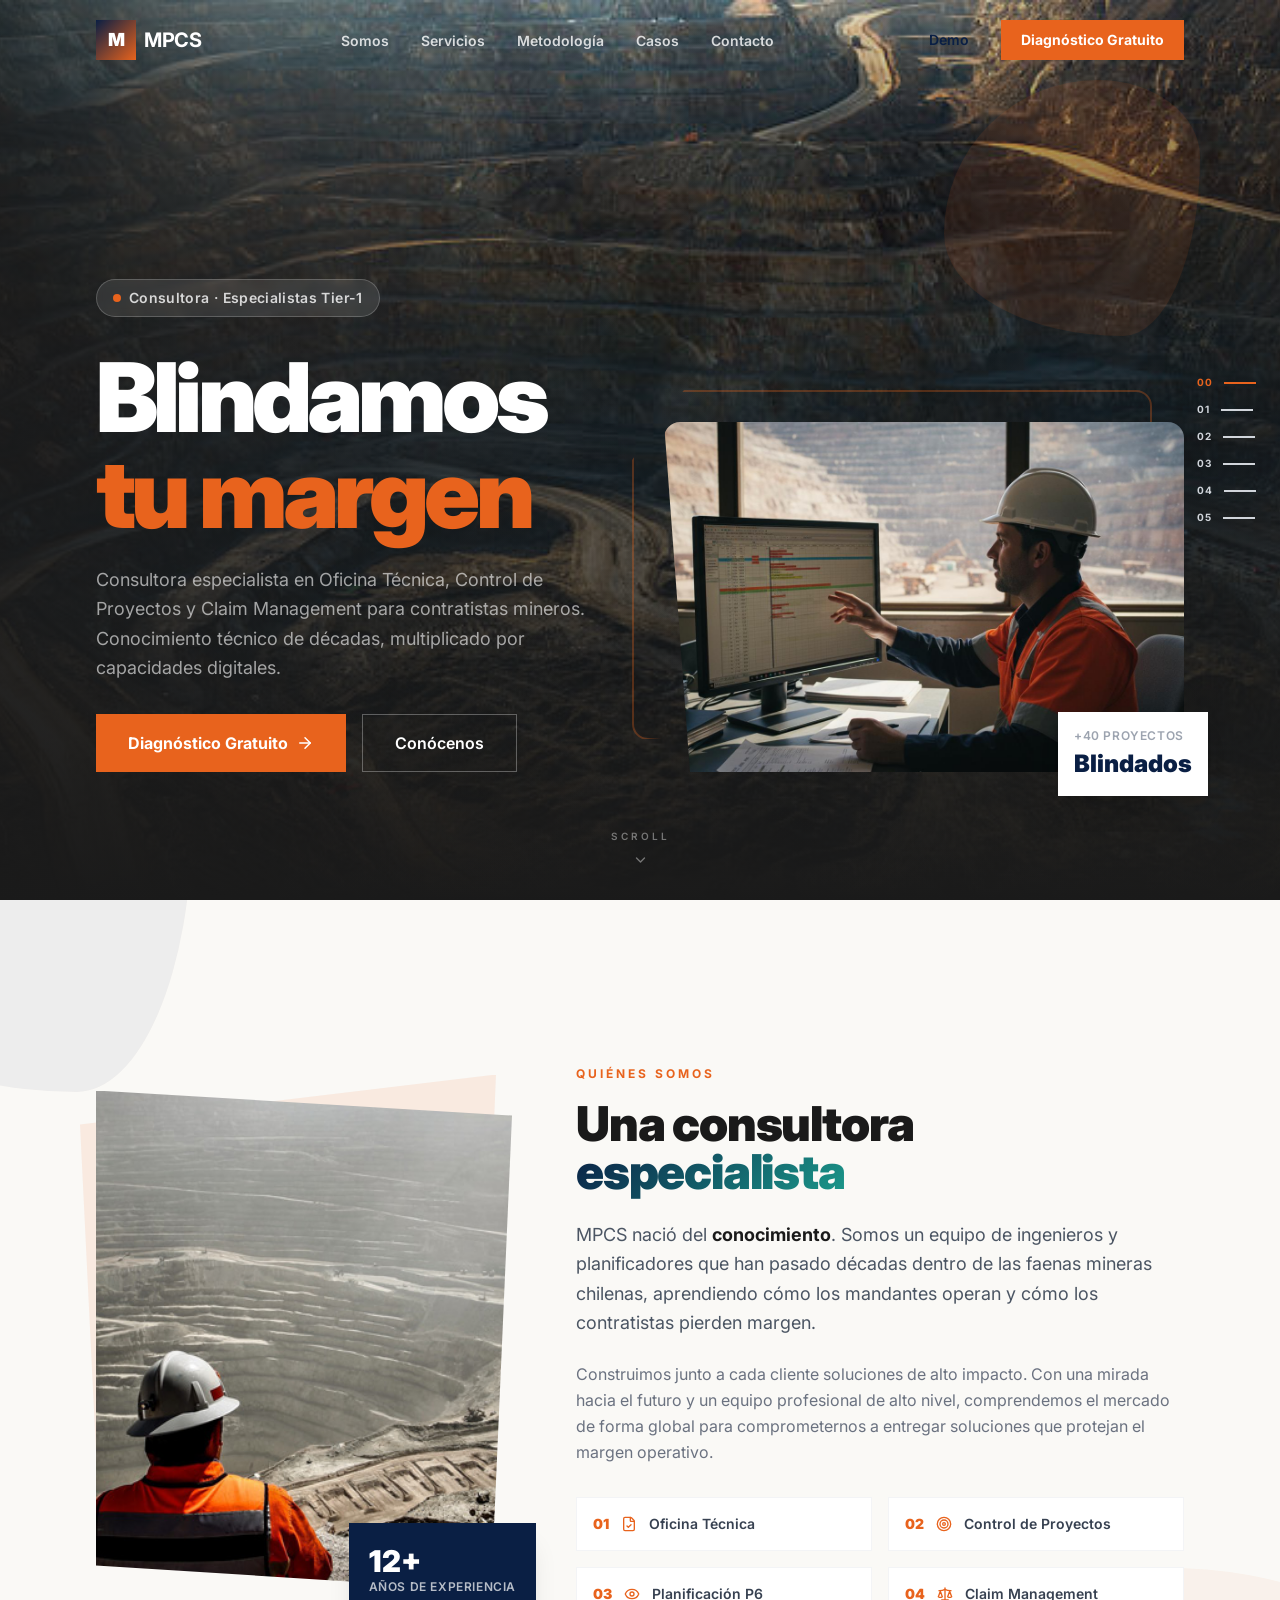
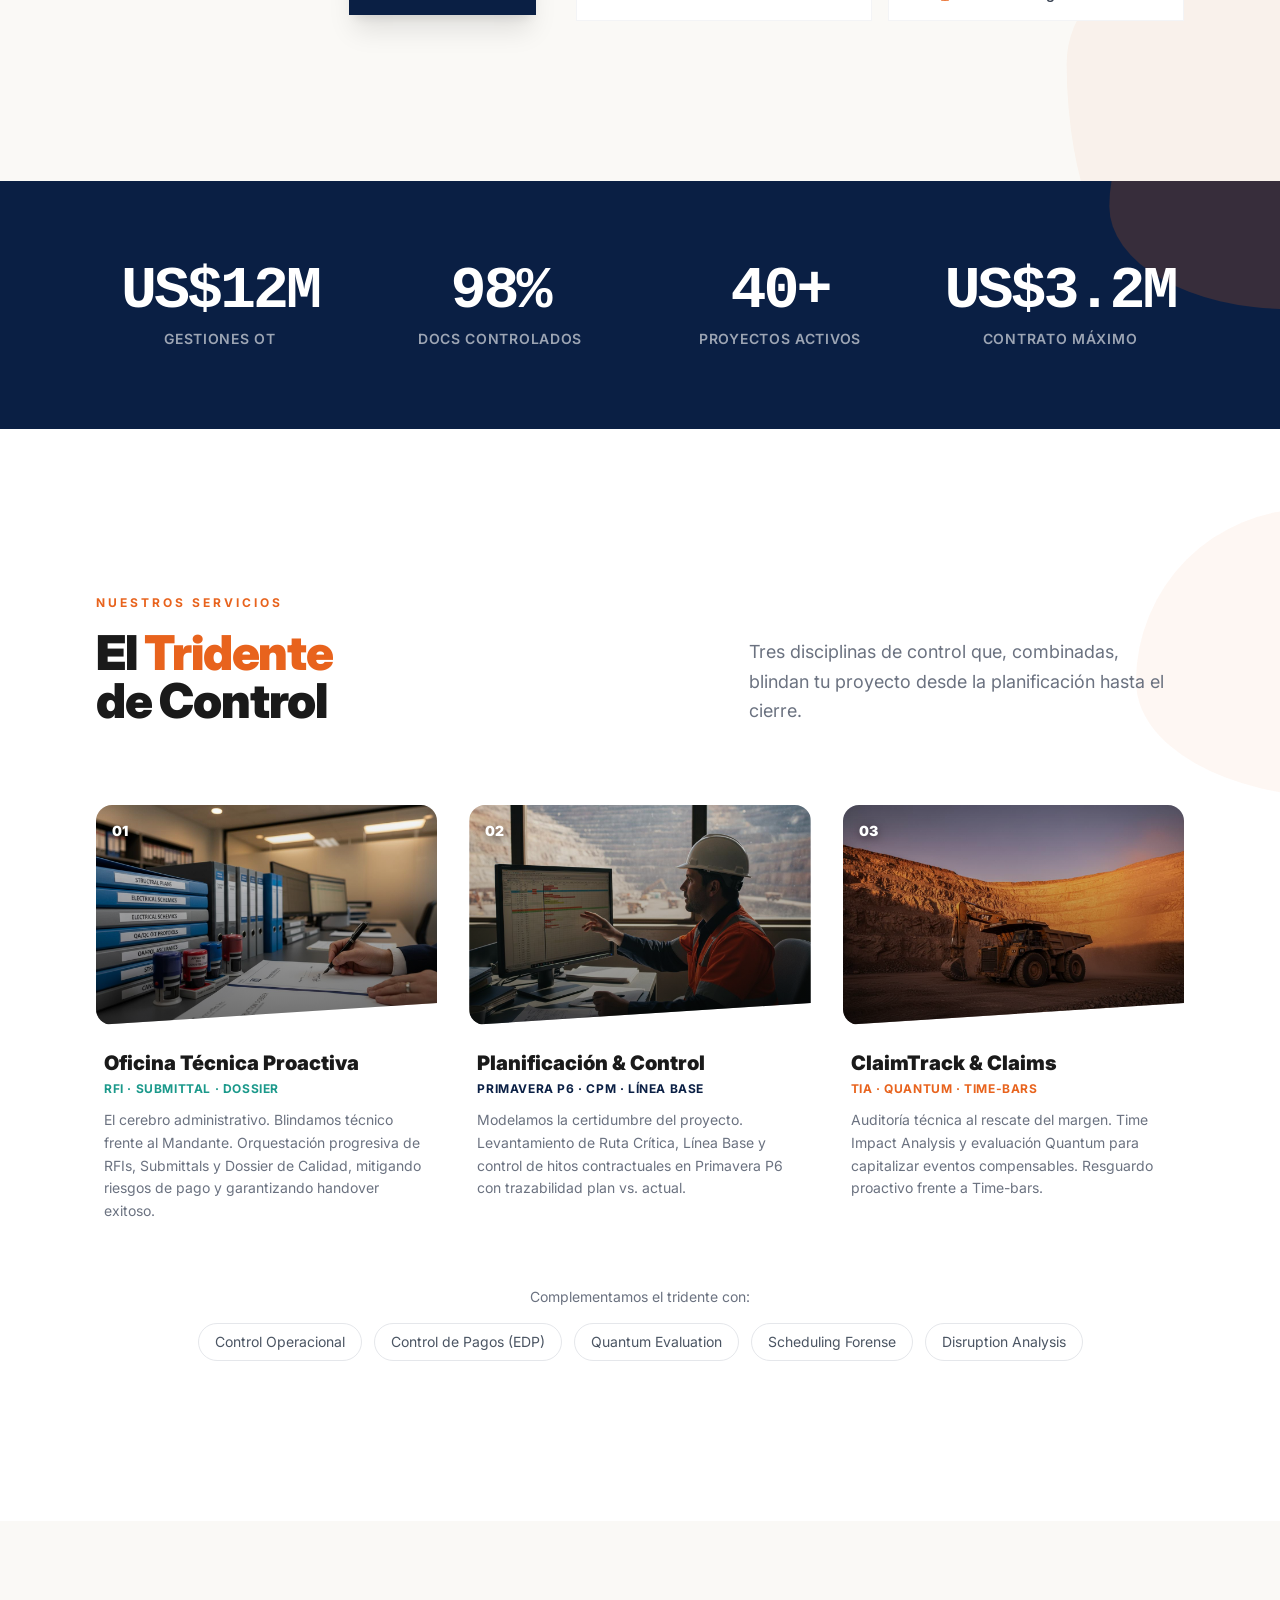
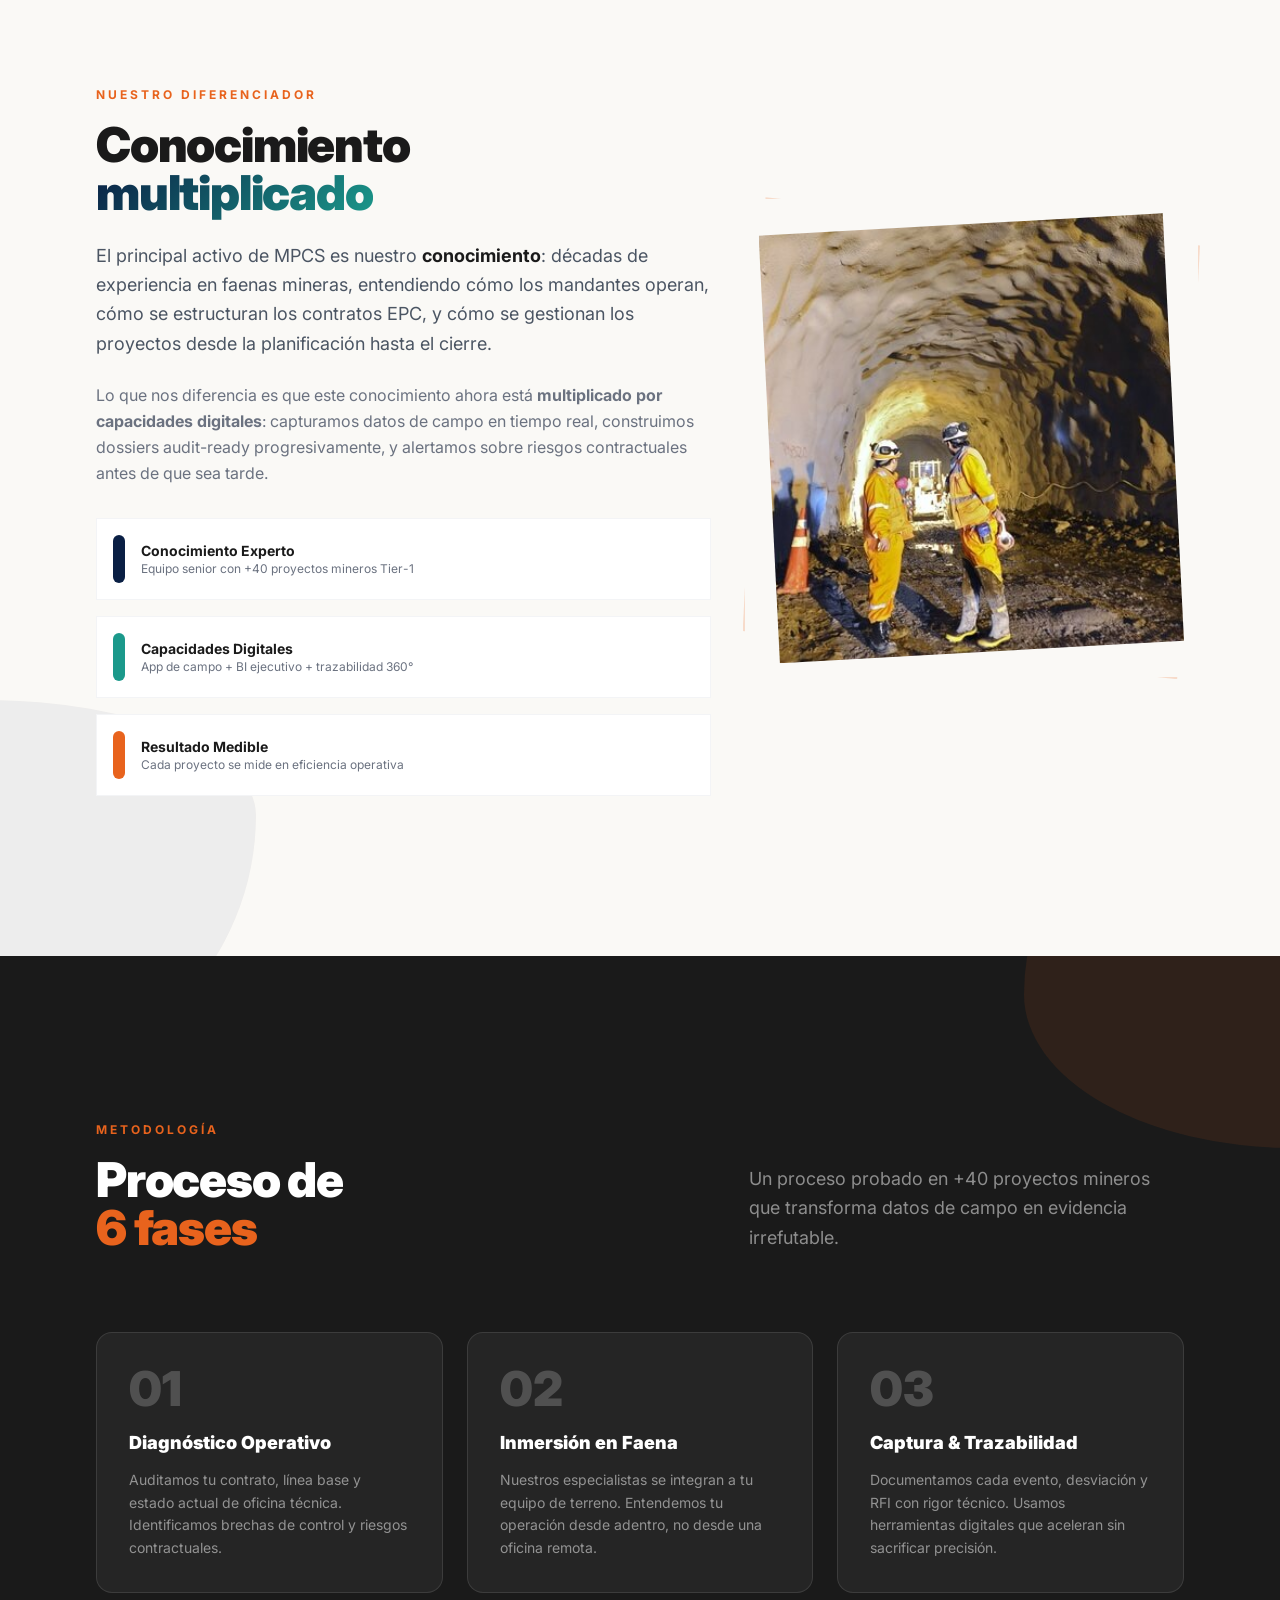
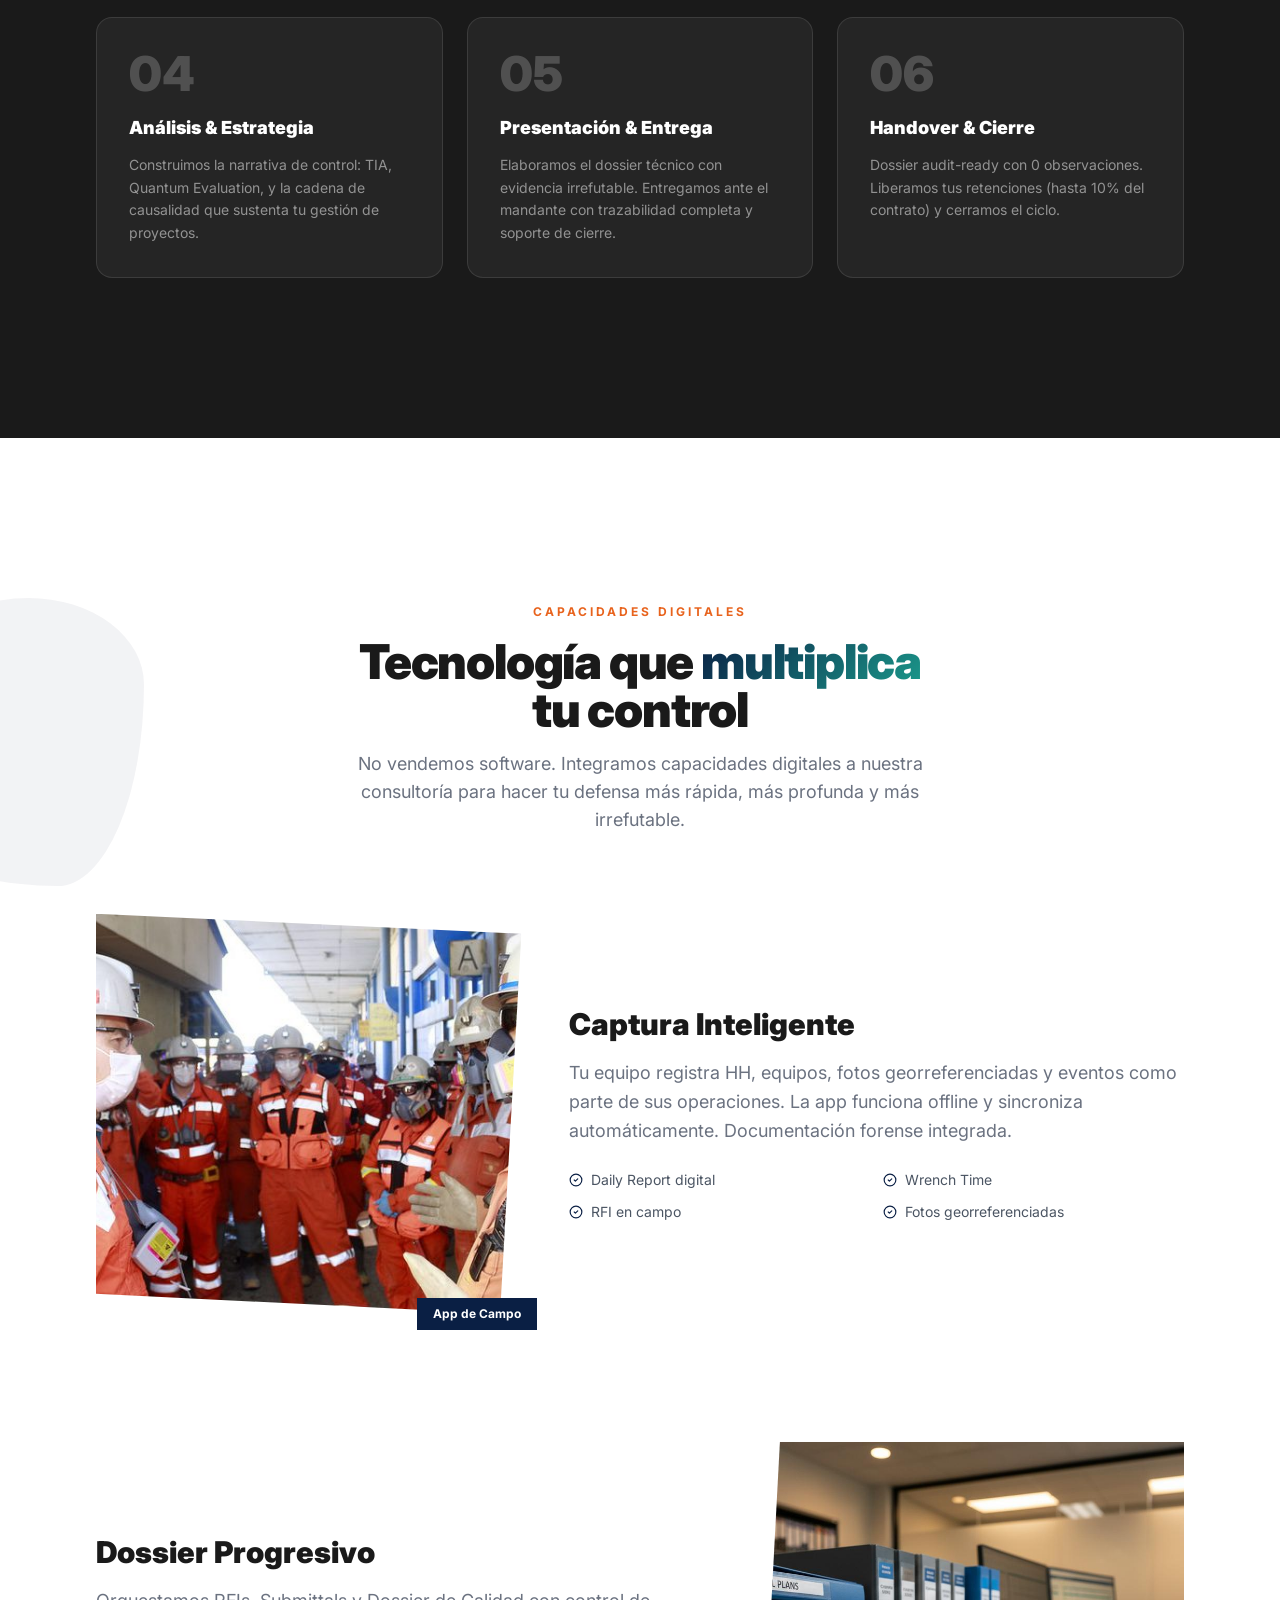
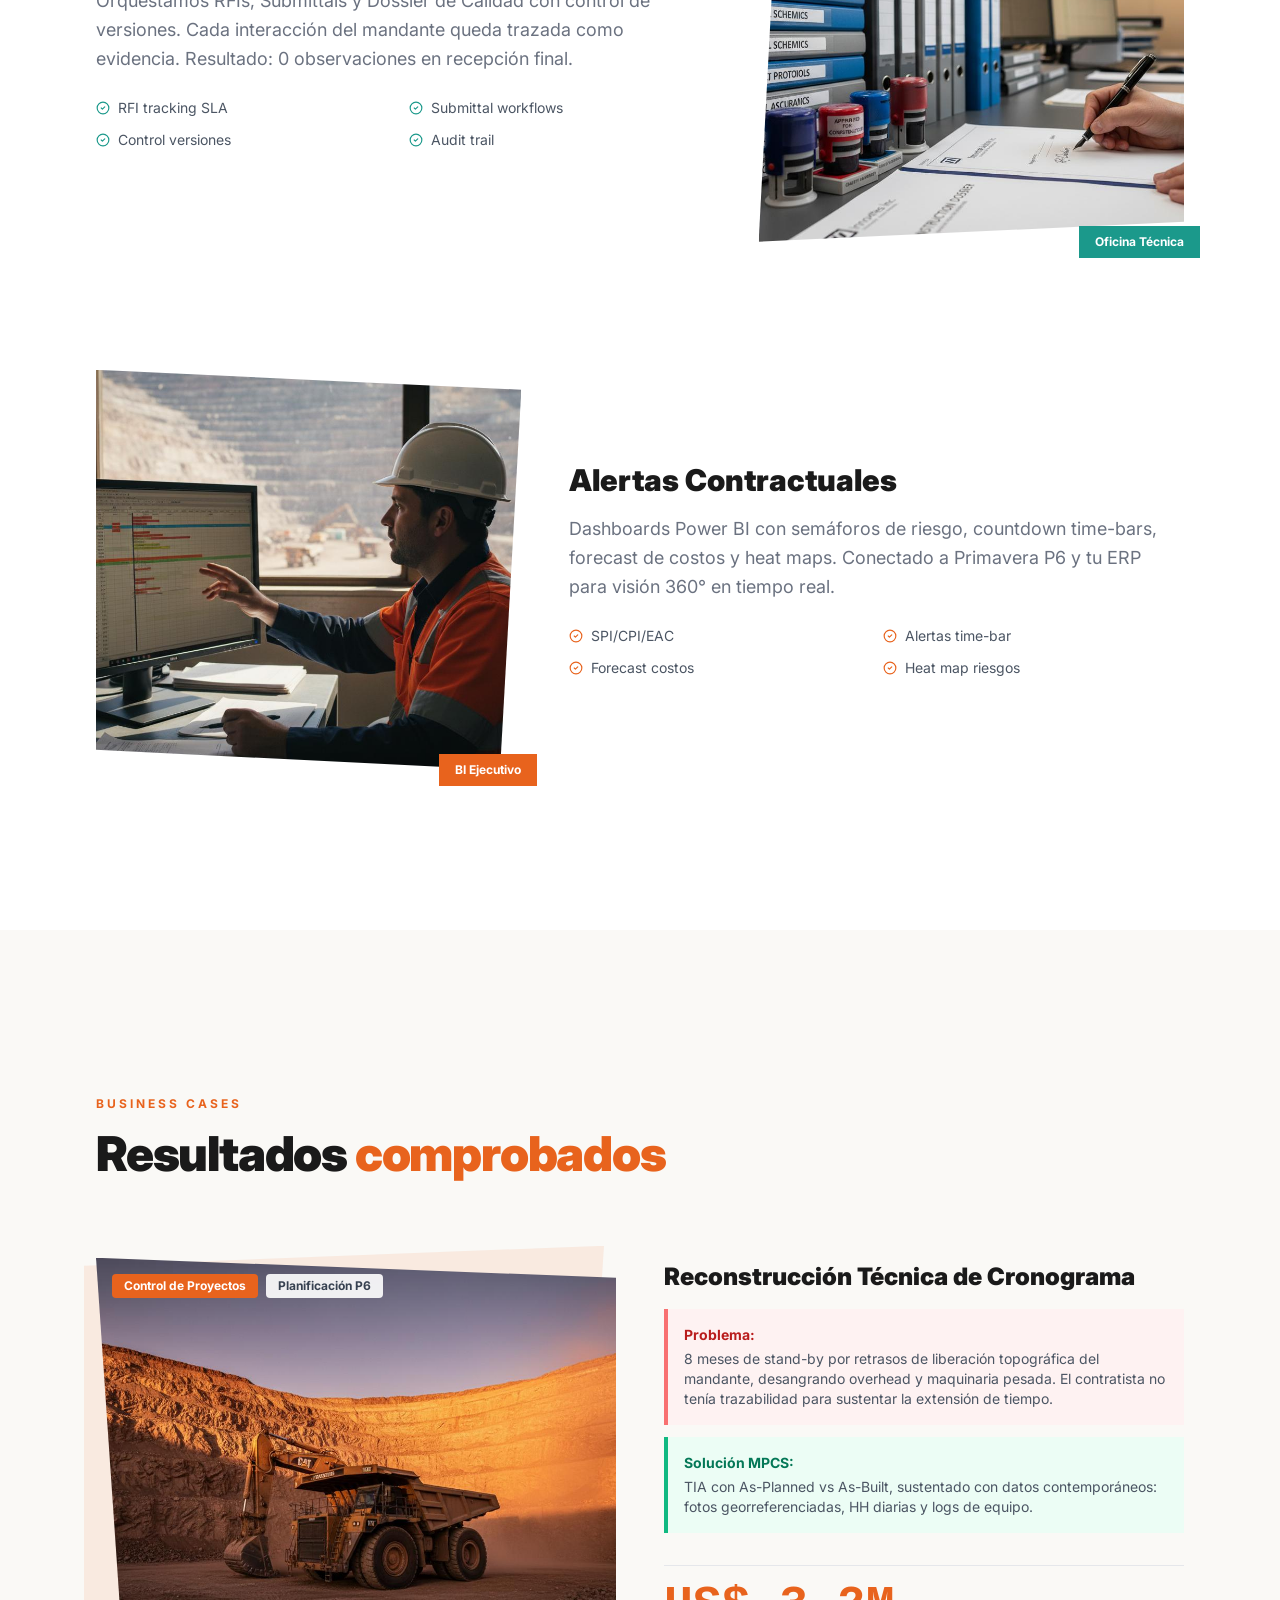
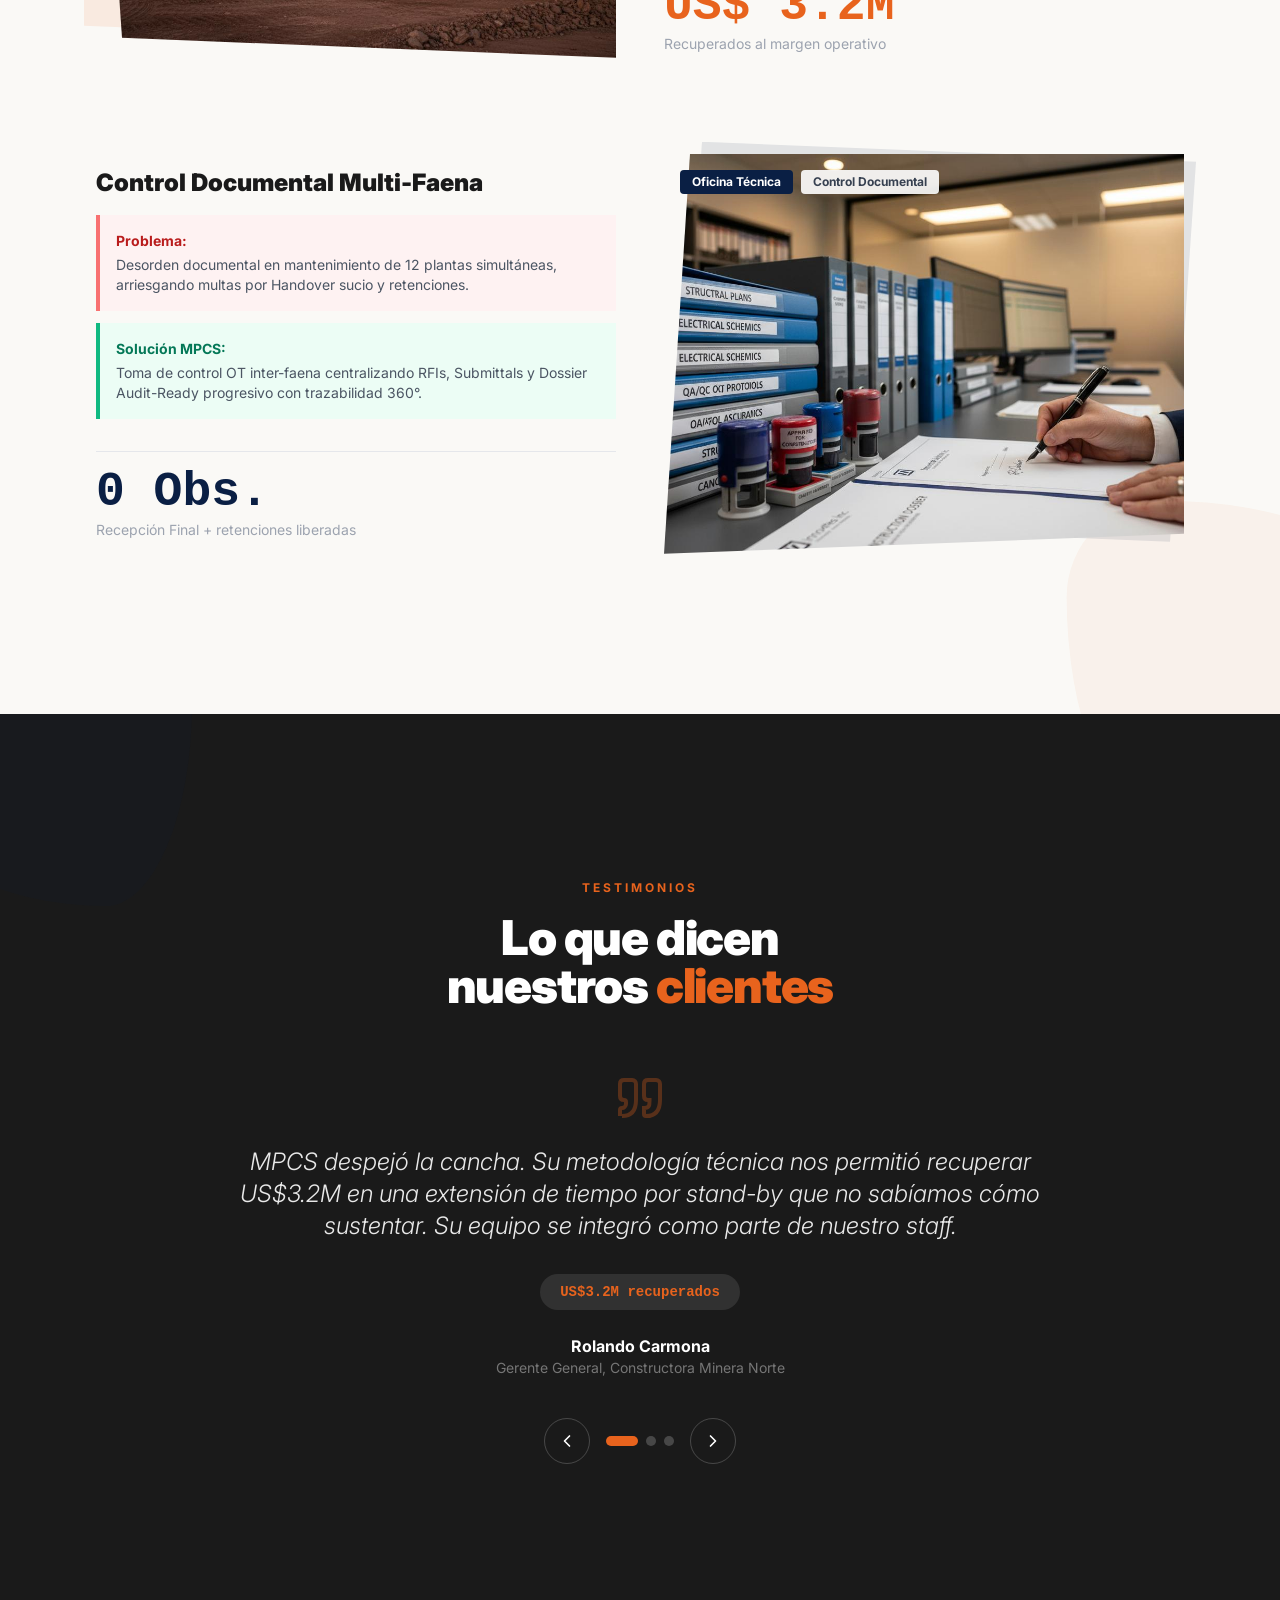
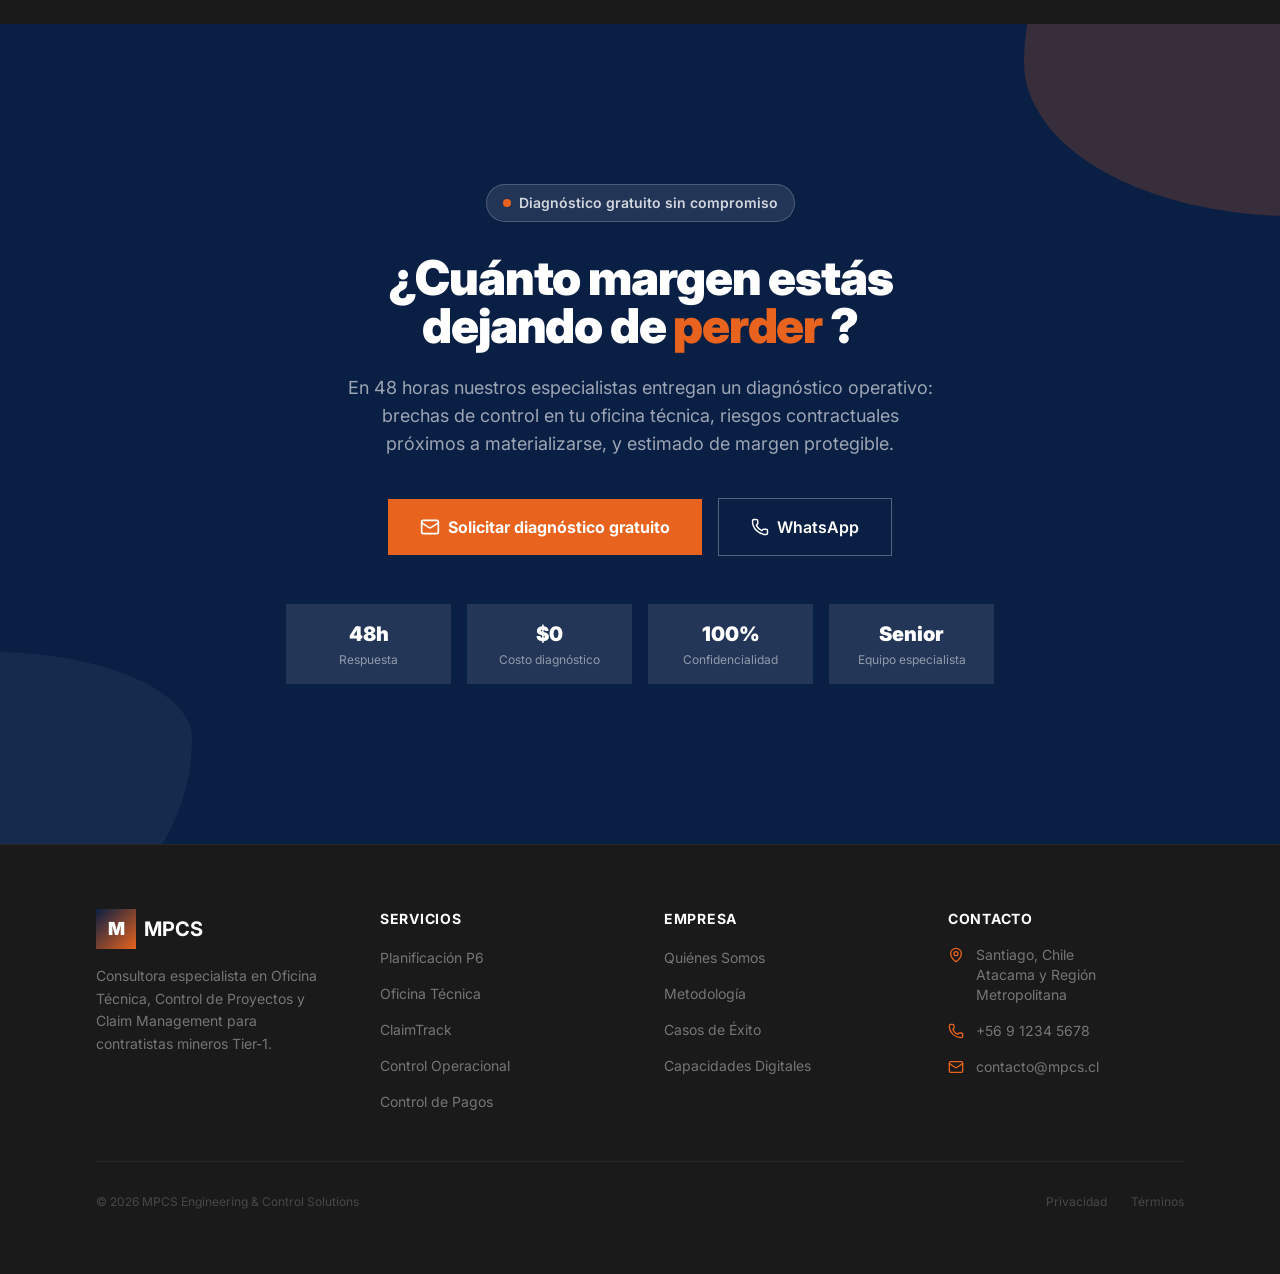
==== index.html @ 9ea853d4 "Add files via upload" ====
<!doctype html>
<html lang="es">
  <head>
    <meta charset="UTF-8" />
    <meta name="viewport" content="width=device-width, initial-scale=1.0" />
    <meta name="description" content="MPCS — Consultora especialista en Oficina Técnica, Control de Proyectos y Claim Management para contratistas mineros Tier-1 en Chile. Blindamos tu margen operacional con conocimiento técnico y capacidades digitales." />
    <meta name="keywords" content="oficina técnica, control de proyectos, planificación P6, claim management, minería, contratos, Chile, MPCS, gestión documental, SaaS minería" />
    <meta name="author" content="MPCS Engineering & Control Solutions" />
    <meta property="og:title" content="MPCS | Oficina Técnica & Control de Proyectos" />
    <meta property="og:description" content="La primera plataforma que combina app de campo + BI ejecutivo + consultoría técnica para blindar el margen operacional de contratistas mineros." />
    <meta property="og:type" content="website" />
    <title>MPCS | Oficina Técnica & Control de Proyectos — Claim Management</title>
    <link rel="preconnect" href="https://fonts.googleapis.com">
    <link rel="preconnect" href="https://fonts.gstatic.com" crossorigin>
    <link href="https://fonts.googleapis.com/css2?family=Inter:wght@300;400;500;600;700;800;900&family=JetBrains+Mono:wght@400;500;600&display=swap" rel="stylesheet">
    <script type="module" crossorigin src="/assets/index-BzCegVDy.js"></script>
    <link rel="stylesheet" crossorigin href="/assets/index-CCCATLmO.css">
  </head>
  <body>
    <div id="root"></div>
  </body>
</html>
---- assets/index-CCCATLmO.css ----
*,:before,:after{--tw-border-spacing-x: 0;--tw-border-spacing-y: 0;--tw-translate-x: 0;--tw-translate-y: 0;--tw-rotate: 0;--tw-skew-x: 0;--tw-skew-y: 0;--tw-scale-x: 1;--tw-scale-y: 1;--tw-pan-x: ;--tw-pan-y: ;--tw-pinch-zoom: ;--tw-scroll-snap-strictness: proximity;--tw-gradient-from-position: ;--tw-gradient-via-position: ;--tw-gradient-to-position: ;--tw-ordinal: ;--tw-slashed-zero: ;--tw-numeric-figure: ;--tw-numeric-spacing: ;--tw-numeric-fraction: ;--tw-ring-inset: ;--tw-ring-offset-width: 0px;--tw-ring-offset-color: #fff;--tw-ring-color: rgb(59 130 246 / .5);--tw-ring-offset-shadow: 0 0 #0000;--tw-ring-shadow: 0 0 #0000;--tw-shadow: 0 0 #0000;--tw-shadow-colored: 0 0 #0000;--tw-blur: ;--tw-brightness: ;--tw-contrast: ;--tw-grayscale: ;--tw-hue-rotate: ;--tw-invert: ;--tw-saturate: ;--tw-sepia: ;--tw-drop-shadow: ;--tw-backdrop-blur: ;--tw-backdrop-brightness: ;--tw-backdrop-contrast: ;--tw-backdrop-grayscale: ;--tw-backdrop-hue-rotate: ;--tw-backdrop-invert: ;--tw-backdrop-opacity: ;--tw-backdrop-saturate: ;--tw-backdrop-sepia: ;--tw-contain-size: ;--tw-contain-layout: ;--tw-contain-paint: ;--tw-contain-style: }::backdrop{--tw-border-spacing-x: 0;--tw-border-spacing-y: 0;--tw-translate-x: 0;--tw-translate-y: 0;--tw-rotate: 0;--tw-skew-x: 0;--tw-skew-y: 0;--tw-scale-x: 1;--tw-scale-y: 1;--tw-pan-x: ;--tw-pan-y: ;--tw-pinch-zoom: ;--tw-scroll-snap-strictness: proximity;--tw-gradient-from-position: ;--tw-gradient-via-position: ;--tw-gradient-to-position: ;--tw-ordinal: ;--tw-slashed-zero: ;--tw-numeric-figure: ;--tw-numeric-spacing: ;--tw-numeric-fraction: ;--tw-ring-inset: ;--tw-ring-offset-width: 0px;--tw-ring-offset-color: #fff;--tw-ring-color: rgb(59 130 246 / .5);--tw-ring-offset-shadow: 0 0 #0000;--tw-ring-shadow: 0 0 #0000;--tw-shadow: 0 0 #0000;--tw-shadow-colored: 0 0 #0000;--tw-blur: ;--tw-brightness: ;--tw-contrast: ;--tw-grayscale: ;--tw-hue-rotate: ;--tw-invert: ;--tw-saturate: ;--tw-sepia: ;--tw-drop-shadow: ;--tw-backdrop-blur: ;--tw-backdrop-brightness: ;--tw-backdrop-contrast: ;--tw-backdrop-grayscale: ;--tw-backdrop-hue-rotate: ;--tw-backdrop-invert: ;--tw-backdrop-opacity: ;--tw-backdrop-saturate: ;--tw-backdrop-sepia: ;--tw-contain-size: ;--tw-contain-layout: ;--tw-contain-paint: ;--tw-contain-style: }*,:before,:after{box-sizing:border-box;border-width:0;border-style:solid;border-color:#e5e7eb}:before,:after{--tw-content: ""}html,:host{line-height:1.5;-webkit-text-size-adjust:100%;-moz-tab-size:4;-o-tab-size:4;tab-size:4;font-family:ui-sans-serif,system-ui,sans-serif,"Apple Color Emoji","Segoe UI Emoji",Segoe UI Symbol,"Noto Color Emoji";font-feature-settings:normal;font-variation-settings:normal;-webkit-tap-highlight-color:transparent}body{margin:0;line-height:inherit}hr{height:0;color:inherit;border-top-width:1px}abbr:where([title]){-webkit-text-decoration:underline dotted;text-decoration:underline dotted}h1,h2,h3,h4,h5,h6{font-size:inherit;font-weight:inherit}a{color:inherit;text-decoration:inherit}b,strong{font-weight:bolder}code,kbd,samp,pre{font-family:ui-monospace,SFMono-Regular,Menlo,Monaco,Consolas,Liberation Mono,Courier New,monospace;font-feature-settings:normal;font-variation-settings:normal;font-size:1em}small{font-size:80%}sub,sup{font-size:75%;line-height:0;position:relative;vertical-align:baseline}sub{bottom:-.25em}sup{top:-.5em}table{text-indent:0;border-color:inherit;border-collapse:collapse}button,input,optgroup,select,textarea{font-family:inherit;font-feature-settings:inherit;font-variation-settings:inherit;font-size:100%;font-weight:inherit;line-height:inherit;letter-spacing:inherit;color:inherit;margin:0;padding:0}button,select{text-transform:none}button,input:where([type=button]),input:where([type=reset]),input:where([type=submit]){-webkit-appearance:button;background-color:transparent;background-image:none}:-moz-focusring{outline:auto}:-moz-ui-invalid{box-shadow:none}progress{vertical-align:baseline}::-webkit-inner-spin-button,::-webkit-outer-spin-button{height:auto}[type=search]{-webkit-appearance:textfield;outline-offset:-2px}::-webkit-search-decoration{-webkit-appearance:none}::-webkit-file-upload-button{-webkit-appearance:button;font:inherit}summary{display:list-item}blockquote,dl,dd,h1,h2,h3,h4,h5,h6,hr,figure,p,pre{margin:0}fieldset{margin:0;padding:0}legend{padding:0}ol,ul,menu{list-style:none;margin:0;padding:0}dialog{padding:0}textarea{resize:vertical}input::-moz-placeholder,textarea::-moz-placeholder{opacity:1;color:#9ca3af}input::placeholder,textarea::placeholder{opacity:1;color:#9ca3af}button,[role=button]{cursor:pointer}:disabled{cursor:default}img,svg,video,canvas,audio,iframe,embed,object{display:block;vertical-align:middle}img,video{max-width:100%;height:auto}[hidden]:where(:not([hidden=until-found])){display:none}:root{--mpcs-blue: #0A1F44;--mpcs-orange: #E8631D;--mpcs-teal: #1B998B;--mpcs-dark: #1a1a1a;--mpcs-gray: #F5F5F0;--mpcs-warm: #FAF9F6}html{scroll-behavior:smooth}body{font-family:Inter,system-ui,-apple-system,sans-serif;-webkit-font-smoothing:antialiased;-moz-osx-font-smoothing:grayscale;overflow-x:hidden;background:var(--mpcs-warm);color:var(--mpcs-dark)}::-moz-selection{background-color:var(--mpcs-orange);color:#fff}::selection{background-color:var(--mpcs-orange);color:#fff}.text-gradient-mpcs{background:linear-gradient(135deg,var(--mpcs-blue) 0%,var(--mpcs-teal) 100%);-webkit-background-clip:text;-webkit-text-fill-color:transparent;background-clip:text}.section-padding{padding-left:1.5rem;padding-right:1.5rem}@media(min-width:640px){.section-padding{padding-left:2.5rem;padding-right:2.5rem}}@media(min-width:1024px){.section-padding{padding-left:4rem;padding-right:4rem}}@media(min-width:1280px){.section-padding{padding-left:6rem;padding-right:6rem}}.heading-vantaz{font-size:3rem;font-weight:900;line-height:.9;letter-spacing:-.05em}@media(min-width:640px){.heading-vantaz{font-size:3.75rem;line-height:1}}@media(min-width:768px){.heading-vantaz{font-size:4.5rem;line-height:1}}@media(min-width:1024px){.heading-vantaz{font-size:6rem;line-height:1}}.heading-section{font-size:1.875rem;line-height:2.25rem;font-weight:900;line-height:1;letter-spacing:-.025em}@media(min-width:640px){.heading-section{font-size:2.25rem;line-height:2.5rem}}@media(min-width:768px){.heading-section{font-size:3rem;line-height:1}}.label-vantaz{font-size:.75rem;line-height:1rem;font-weight:700;text-transform:uppercase;letter-spacing:.25em}.shape-blob{border-radius:60% 40% 30% 70%/60% 30% 70% 40%}.shape-blob-2{border-radius:30% 70% 70% 30%/30% 30% 70% 70%}.sr-only{position:absolute;width:1px;height:1px;padding:0;margin:-1px;overflow:hidden;clip:rect(0,0,0,0);white-space:nowrap;border-width:0}.pointer-events-none{pointer-events:none}.visible{visibility:visible}.invisible{visibility:hidden}.fixed{position:fixed}.absolute{position:absolute}.relative{position:relative}.-inset-3{inset:-.75rem}.-inset-4{inset:-1rem}.inset-0{inset:0}.inset-x-0{left:0;right:0}.inset-y-0{top:0;bottom:0}.-bottom-12{bottom:-3rem}.-bottom-4{bottom:-1rem}.-bottom-6{bottom:-1.5rem}.-left-12{left:-3rem}.-left-3{left:-.75rem}.-left-4{left:-1rem}.-left-8{left:-2rem}.-right-12{right:-3rem}.-right-3{right:-.75rem}.-right-4{right:-1rem}.-right-6{right:-1.5rem}.-top-12{top:-3rem}.-top-3{top:-.75rem}.-top-4{top:-1rem}.-top-8{top:-2rem}.bottom-0{bottom:0}.bottom-40{bottom:10rem}.bottom-8{bottom:2rem}.left-0{left:0}.left-1\/2{left:50%}.left-2{left:.5rem}.left-4{left:1rem}.left-\[50\%\]{left:50%}.right-0{right:0}.right-1{right:.25rem}.right-2{right:.5rem}.right-20{right:5rem}.right-3{right:.75rem}.right-4{right:1rem}.right-40{right:10rem}.right-6{right:1.5rem}.right-8{right:2rem}.top-0{top:0}.top-1\.5{top:.375rem}.top-1\/2{top:50%}.top-20{top:5rem}.top-3\.5{top:.875rem}.top-4{top:1rem}.top-40{top:10rem}.top-\[1px\]{top:1px}.top-\[50\%\]{top:50%}.top-\[60\%\]{top:60%}.top-full{top:100%}.isolate{isolation:isolate}.z-0{z-index:0}.z-10{z-index:10}.z-20{z-index:20}.z-40{z-index:40}.z-50{z-index:50}.z-\[1\]{z-index:1}.order-1{order:1}.order-2{order:2}.order-first{order:-9999}.order-last{order:9999}.col-start-2{grid-column-start:2}.row-span-2{grid-row:span 2 / span 2}.row-start-1{grid-row-start:1}.\!m-0{margin:0!important}.-mx-1{margin-left:-.25rem;margin-right:-.25rem}.-my-2{margin-top:-.5rem;margin-bottom:-.5rem}.mx-2{margin-left:.5rem;margin-right:.5rem}.mx-3\.5{margin-left:.875rem;margin-right:.875rem}.mx-auto{margin-left:auto;margin-right:auto}.my-0{margin-top:0;margin-bottom:0}.my-0\.5{margin-top:.125rem;margin-bottom:.125rem}.my-1{margin-top:.25rem;margin-bottom:.25rem}.-ml-4{margin-left:-1rem}.-mt-4{margin-top:-1rem}.mb-1{margin-bottom:.25rem}.mb-10{margin-bottom:2.5rem}.mb-12{margin-bottom:3rem}.mb-16{margin-bottom:4rem}.mb-2{margin-bottom:.5rem}.mb-20{margin-bottom:5rem}.mb-3{margin-bottom:.75rem}.mb-4{margin-bottom:1rem}.mb-6{margin-bottom:1.5rem}.mb-8{margin-bottom:2rem}.ml-1{margin-left:.25rem}.ml-4{margin-left:1rem}.ml-auto{margin-left:auto}.mt-0\.5{margin-top:.125rem}.mt-1{margin-top:.25rem}.mt-1\.5{margin-top:.375rem}.mt-10{margin-top:2.5rem}.mt-16{margin-top:4rem}.mt-2{margin-top:.5rem}.mt-4{margin-top:1rem}.mt-auto{margin-top:auto}.line-clamp-1{overflow:hidden;display:-webkit-box;-webkit-box-orient:vertical;-webkit-line-clamp:1}.line-clamp-2{overflow:hidden;display:-webkit-box;-webkit-box-orient:vertical;-webkit-line-clamp:2}.block{display:block}.flex{display:flex}.inline-flex{display:inline-flex}.table{display:table}.table-caption{display:table-caption}.table-cell{display:table-cell}.table-row{display:table-row}.grid{display:grid}.hidden{display:none}.aspect-square{aspect-ratio:1 / 1}.aspect-video{aspect-ratio:16 / 9}.size-10{width:2.5rem;height:2.5rem}.size-2{width:.5rem;height:.5rem}.size-2\.5{width:.625rem;height:.625rem}.size-3{width:.75rem;height:.75rem}.size-3\.5{width:.875rem;height:.875rem}.size-4{width:1rem;height:1rem}.size-6{width:1.5rem;height:1.5rem}.size-7{width:1.75rem;height:1.75rem}.size-8{width:2rem;height:2rem}.size-9{width:2.25rem;height:2.25rem}.size-auto{width:auto;height:auto}.size-full{width:100%;height:100%}.h-1{height:.25rem}.h-1\.5{height:.375rem}.h-10{height:2.5rem}.h-12{height:3rem}.h-2{height:.5rem}.h-2\.5{height:.625rem}.h-4{height:1rem}.h-48{height:12rem}.h-5{height:1.25rem}.h-6{height:1.5rem}.h-64{height:16rem}.h-7{height:1.75rem}.h-72{height:18rem}.h-8{height:2rem}.h-80{height:20rem}.h-9{height:2.25rem}.h-96{height:24rem}.h-\[1\.15rem\]{height:1.15rem}.h-\[220px\]{height:220px}.h-\[2px\]{height:2px}.h-\[350px\]{height:350px}.h-\[400px\]{height:400px}.h-\[450px\]{height:450px}.h-\[500px\]{height:500px}.h-\[calc\(100\%-1px\)\]{height:calc(100% - 1px)}.h-\[var\(--radix-navigation-menu-viewport-height\)\]{height:var(--radix-navigation-menu-viewport-height)}.h-\[var\(--radix-select-trigger-height\)\]{height:var(--radix-select-trigger-height)}.h-auto{height:auto}.h-full{height:100%}.h-px{height:1px}.h-svh{height:100svh}.max-h-\[300px\]{max-height:300px}.min-h-0{min-height:0px}.min-h-16{min-height:4rem}.min-h-4{min-height:1rem}.min-h-screen{min-height:100vh}.min-h-svh{min-height:100svh}.w-0{width:0px}.w-1{width:.25rem}.w-1\/3{width:33.333333%}.w-10{width:2.5rem}.w-12{width:3rem}.w-2{width:.5rem}.w-2\.5{width:.625rem}.w-3{width:.75rem}.w-3\/4{width:75%}.w-4{width:1rem}.w-48{width:12rem}.w-5{width:1.25rem}.w-64{width:16rem}.w-72{width:18rem}.w-8{width:2rem}.w-80{width:20rem}.w-9{width:2.25rem}.w-96{width:24rem}.w-\[100px\]{width:100px}.w-auto{width:auto}.w-fit{width:-moz-fit-content;width:fit-content}.w-full{width:100%}.w-max{width:-moz-max-content;width:max-content}.w-px{width:1px}.min-w-0{min-width:0px}.min-w-10{min-width:2.5rem}.min-w-5{min-width:1.25rem}.min-w-8{min-width:2rem}.min-w-9{min-width:2.25rem}.min-w-\[12rem\]{min-width:12rem}.min-w-\[8rem\]{min-width:8rem}.min-w-\[var\(--radix-select-trigger-width\)\]{min-width:var(--radix-select-trigger-width)}.max-w-\[1000px\]{max-width:1000px}.max-w-\[1400px\]{max-width:1400px}.max-w-\[200px\]{max-width:200px}.max-w-\[500px\]{max-width:500px}.max-w-\[600px\]{max-width:600px}.max-w-\[800px\]{max-width:800px}.max-w-\[900px\]{max-width:900px}.max-w-\[calc\(100\%-2rem\)\]{max-width:calc(100% - 2rem)}.max-w-max{max-width:-moz-max-content;max-width:max-content}.max-w-sm{max-width:24rem}.flex-1{flex:1 1 0%}.shrink-0{flex-shrink:0}.grow{flex-grow:1}.grow-0{flex-grow:0}.basis-full{flex-basis:100%}.caption-bottom{caption-side:bottom}.border-collapse{border-collapse:collapse}.-translate-x-1\/2{--tw-translate-x: -50%;transform:translate(var(--tw-translate-x),var(--tw-translate-y)) rotate(var(--tw-rotate)) skew(var(--tw-skew-x)) skewY(var(--tw-skew-y)) scaleX(var(--tw-scale-x)) scaleY(var(--tw-scale-y))}.-translate-x-1\/3{--tw-translate-x: -33.333333%;transform:translate(var(--tw-translate-x),var(--tw-translate-y)) rotate(var(--tw-rotate)) skew(var(--tw-skew-x)) skewY(var(--tw-skew-y)) scaleX(var(--tw-scale-x)) scaleY(var(--tw-scale-y))}.-translate-x-px{--tw-translate-x: -1px;transform:translate(var(--tw-translate-x),var(--tw-translate-y)) rotate(var(--tw-rotate)) skew(var(--tw-skew-x)) skewY(var(--tw-skew-y)) scaleX(var(--tw-scale-x)) scaleY(var(--tw-scale-y))}.-translate-y-1\/2{--tw-translate-y: -50%;transform:translate(var(--tw-translate-x),var(--tw-translate-y)) rotate(var(--tw-rotate)) skew(var(--tw-skew-x)) skewY(var(--tw-skew-y)) scaleX(var(--tw-scale-x)) scaleY(var(--tw-scale-y))}.-translate-y-1\/3{--tw-translate-y: -33.333333%;transform:translate(var(--tw-translate-x),var(--tw-translate-y)) rotate(var(--tw-rotate)) skew(var(--tw-skew-x)) skewY(var(--tw-skew-y)) scaleX(var(--tw-scale-x)) scaleY(var(--tw-scale-y))}.translate-x-1\/2{--tw-translate-x: 50%;transform:translate(var(--tw-translate-x),var(--tw-translate-y)) rotate(var(--tw-rotate)) skew(var(--tw-skew-x)) skewY(var(--tw-skew-y)) scaleX(var(--tw-scale-x)) scaleY(var(--tw-scale-y))}.translate-x-1\/3{--tw-translate-x: 33.333333%;transform:translate(var(--tw-translate-x),var(--tw-translate-y)) rotate(var(--tw-rotate)) skew(var(--tw-skew-x)) skewY(var(--tw-skew-y)) scaleX(var(--tw-scale-x)) scaleY(var(--tw-scale-y))}.translate-x-\[-50\%\]{--tw-translate-x: -50%;transform:translate(var(--tw-translate-x),var(--tw-translate-y)) rotate(var(--tw-rotate)) skew(var(--tw-skew-x)) skewY(var(--tw-skew-y)) scaleX(var(--tw-scale-x)) scaleY(var(--tw-scale-y))}.translate-x-px{--tw-translate-x: 1px;transform:translate(var(--tw-translate-x),var(--tw-translate-y)) rotate(var(--tw-rotate)) skew(var(--tw-skew-x)) skewY(var(--tw-skew-y)) scaleX(var(--tw-scale-x)) scaleY(var(--tw-scale-y))}.translate-y-0\.5{--tw-translate-y: .125rem;transform:translate(var(--tw-translate-x),var(--tw-translate-y)) rotate(var(--tw-rotate)) skew(var(--tw-skew-x)) skewY(var(--tw-skew-y)) scaleX(var(--tw-scale-x)) scaleY(var(--tw-scale-y))}.translate-y-1\/3{--tw-translate-y: 33.333333%;transform:translate(var(--tw-translate-x),var(--tw-translate-y)) rotate(var(--tw-rotate)) skew(var(--tw-skew-x)) skewY(var(--tw-skew-y)) scaleX(var(--tw-scale-x)) scaleY(var(--tw-scale-y))}.translate-y-\[-50\%\]{--tw-translate-y: -50%;transform:translate(var(--tw-translate-x),var(--tw-translate-y)) rotate(var(--tw-rotate)) skew(var(--tw-skew-x)) skewY(var(--tw-skew-y)) scaleX(var(--tw-scale-x)) scaleY(var(--tw-scale-y))}.translate-y-\[calc\(-50\%_-_2px\)\]{--tw-translate-y: calc(-50% - 2px) ;transform:translate(var(--tw-translate-x),var(--tw-translate-y)) rotate(var(--tw-rotate)) skew(var(--tw-skew-x)) skewY(var(--tw-skew-y)) scaleX(var(--tw-scale-x)) scaleY(var(--tw-scale-y))}.rotate-45{--tw-rotate: 45deg;transform:translate(var(--tw-translate-x),var(--tw-translate-y)) rotate(var(--tw-rotate)) skew(var(--tw-skew-x)) skewY(var(--tw-skew-y)) scaleX(var(--tw-scale-x)) scaleY(var(--tw-scale-y))}.rotate-90{--tw-rotate: 90deg;transform:translate(var(--tw-translate-x),var(--tw-translate-y)) rotate(var(--tw-rotate)) skew(var(--tw-skew-x)) skewY(var(--tw-skew-y)) scaleX(var(--tw-scale-x)) scaleY(var(--tw-scale-y))}.transform{transform:translate(var(--tw-translate-x),var(--tw-translate-y)) rotate(var(--tw-rotate)) skew(var(--tw-skew-x)) skewY(var(--tw-skew-y)) scaleX(var(--tw-scale-x)) scaleY(var(--tw-scale-y))}@keyframes bounce{0%,to{transform:translateY(-25%);animation-timing-function:cubic-bezier(.8,0,1,1)}50%{transform:none;animation-timing-function:cubic-bezier(0,0,.2,1)}}.animate-bounce{animation:bounce 1s infinite}@keyframes caret-blink{0%,70%,to{opacity:1}20%,50%{opacity:0}}.animate-caret-blink{animation:caret-blink 1.25s ease-out infinite}@keyframes pulse{50%{opacity:.5}}.animate-pulse{animation:pulse 2s cubic-bezier(.4,0,.6,1) infinite}@keyframes spin{to{transform:rotate(360deg)}}.animate-spin{animation:spin 1s linear infinite}.cursor-default{cursor:default}.cursor-text{cursor:text}.touch-none{touch-action:none}.select-none{-webkit-user-select:none;-moz-user-select:none;user-select:none}.resize-none{resize:none}.scroll-my-1{scroll-margin-top:.25rem;scroll-margin-bottom:.25rem}.scroll-py-1{scroll-padding-top:.25rem;scroll-padding-bottom:.25rem}.list-disc{list-style-type:disc}.list-none{list-style-type:none}.auto-rows-min{grid-auto-rows:min-content}.grid-cols-2{grid-template-columns:repeat(2,minmax(0,1fr))}.grid-cols-\[0_1fr\]{grid-template-columns:0 1fr}.grid-rows-\[auto_auto\]{grid-template-rows:auto auto}.flex-row{flex-direction:row}.flex-col{flex-direction:column}.flex-col-reverse{flex-direction:column-reverse}.flex-wrap{flex-wrap:wrap}.place-content-center{place-content:center}.items-start{align-items:flex-start}.items-end{align-items:flex-end}.items-center{align-items:center}.items-stretch{align-items:stretch}.justify-start{justify-content:flex-start}.justify-center{justify-content:center}.justify-between{justify-content:space-between}.justify-items-start{justify-items:start}.gap-0\.5{gap:.125rem}.gap-1{gap:.25rem}.gap-1\.5{gap:.375rem}.gap-12{gap:3rem}.gap-2{gap:.5rem}.gap-2\.5{gap:.625rem}.gap-3{gap:.75rem}.gap-4{gap:1rem}.gap-6{gap:1.5rem}.gap-7{gap:1.75rem}.gap-8{gap:2rem}.gap-\[--spacing\(var\(--gap\)\)\]{gap:var(--spacing(var(--gap)))}.gap-y-0\.5{row-gap:.125rem}.space-y-24>:not([hidden])~:not([hidden]){--tw-space-y-reverse: 0;margin-top:calc(6rem * calc(1 - var(--tw-space-y-reverse)));margin-bottom:calc(6rem * var(--tw-space-y-reverse))}.space-y-3>:not([hidden])~:not([hidden]){--tw-space-y-reverse: 0;margin-top:calc(.75rem * calc(1 - var(--tw-space-y-reverse)));margin-bottom:calc(.75rem * var(--tw-space-y-reverse))}.space-y-32>:not([hidden])~:not([hidden]){--tw-space-y-reverse: 0;margin-top:calc(8rem * calc(1 - var(--tw-space-y-reverse)));margin-bottom:calc(8rem * var(--tw-space-y-reverse))}.space-y-4>:not([hidden])~:not([hidden]){--tw-space-y-reverse: 0;margin-top:calc(1rem * calc(1 - var(--tw-space-y-reverse)));margin-bottom:calc(1rem * var(--tw-space-y-reverse))}.self-start{align-self:flex-start}.self-stretch{align-self:stretch}.justify-self-end{justify-self:end}.overflow-auto{overflow:auto}.overflow-hidden{overflow:hidden}.overflow-x-auto{overflow-x:auto}.overflow-y-auto{overflow-y:auto}.overflow-x-hidden{overflow-x:hidden}.whitespace-nowrap{white-space:nowrap}.text-balance{text-wrap:balance}.break-words{overflow-wrap:break-word}.rounded{border-radius:.25rem}.rounded-2xl{border-radius:1rem}.rounded-\[2px\]{border-radius:2px}.rounded-\[4px\]{border-radius:4px}.rounded-\[calc\(var\(--radius\)-5px\)\]{border-radius:calc(var(--radius) - 5px)}.rounded-\[inherit\]{border-radius:inherit}.rounded-full{border-radius:9999px}.rounded-lg{border-radius:var(--radius)}.rounded-md{border-radius:calc(var(--radius) - 2px)}.rounded-none{border-radius:0}.rounded-sm{border-radius:calc(var(--radius) - 4px)}.rounded-xl{border-radius:calc(var(--radius) + 4px)}.rounded-xs{border-radius:calc(var(--radius) - 6px)}.rounded-l-md{border-top-left-radius:calc(var(--radius) - 2px);border-bottom-left-radius:calc(var(--radius) - 2px)}.rounded-r-md{border-top-right-radius:calc(var(--radius) - 2px);border-bottom-right-radius:calc(var(--radius) - 2px)}.rounded-t-2xl{border-top-left-radius:1rem;border-top-right-radius:1rem}.rounded-tl-sm{border-top-left-radius:calc(var(--radius) - 4px)}.border{border-width:1px}.border-0{border-width:0px}.border-2{border-width:2px}.border-\[1\.5px\]{border-width:1.5px}.border-y{border-top-width:1px;border-bottom-width:1px}.border-b{border-bottom-width:1px}.border-l{border-left-width:1px}.border-l-4{border-left-width:4px}.border-r{border-right-width:1px}.border-t{border-top-width:1px}.border-dashed{border-style:dashed}.border-\[\#E8631D\]\/20{border-color:#e8631d33}.border-\[\#E8631D\]\/30{border-color:#e8631d4d}.border-border{border-color:hsl(var(--border))}.border-border\/50{border-color:hsl(var(--border) / .5)}.border-emerald-500{--tw-border-opacity: 1;border-color:rgb(16 185 129 / var(--tw-border-opacity, 1))}.border-gray-100{--tw-border-opacity: 1;border-color:rgb(243 244 246 / var(--tw-border-opacity, 1))}.border-gray-200{--tw-border-opacity: 1;border-color:rgb(229 231 235 / var(--tw-border-opacity, 1))}.border-input{border-color:hsl(var(--input))}.border-primary{border-color:hsl(var(--primary))}.border-red-400{--tw-border-opacity: 1;border-color:rgb(248 113 113 / var(--tw-border-opacity, 1))}.border-sidebar-border{border-color:hsl(var(--sidebar-border))}.border-transparent{border-color:transparent}.border-white\/10{border-color:#ffffff1a}.border-white\/20{border-color:#fff3}.border-white\/30{border-color:#ffffff4d}.border-white\/5{border-color:#ffffff0d}.border-l-transparent{border-left-color:transparent}.border-t-transparent{border-top-color:transparent}.bg-\[\#0A1F44\]{--tw-bg-opacity: 1;background-color:rgb(10 31 68 / var(--tw-bg-opacity, 1))}.bg-\[\#0A1F44\]\/10{background-color:#0a1f441a}.bg-\[\#0A1F44\]\/5{background-color:#0a1f440d}.bg-\[\#1a1a1a\]{--tw-bg-opacity: 1;background-color:rgb(26 26 26 / var(--tw-bg-opacity, 1))}.bg-\[\#E8631D\]{--tw-bg-opacity: 1;background-color:rgb(232 99 29 / var(--tw-bg-opacity, 1))}.bg-\[\#E8631D\]\/10{background-color:#e8631d1a}.bg-\[\#E8631D\]\/20{background-color:#e8631d33}.bg-\[\#E8631D\]\/5{background-color:#e8631d0d}.bg-\[\#FAF9F6\]{--tw-bg-opacity: 1;background-color:rgb(250 249 246 / var(--tw-bg-opacity, 1))}.bg-accent{background-color:hsl(var(--accent))}.bg-background{background-color:hsl(var(--background))}.bg-black\/50{background-color:#00000080}.bg-border{background-color:hsl(var(--border))}.bg-card{background-color:hsl(var(--card))}.bg-destructive{--tw-bg-opacity: 1;background-color:hsl(var(--destructive) / var(--tw-bg-opacity, 1))}.bg-emerald-50{--tw-bg-opacity: 1;background-color:rgb(236 253 245 / var(--tw-bg-opacity, 1))}.bg-foreground{background-color:hsl(var(--foreground))}.bg-gray-300{--tw-bg-opacity: 1;background-color:rgb(209 213 219 / var(--tw-bg-opacity, 1))}.bg-input{background-color:hsl(var(--input))}.bg-muted{background-color:hsl(var(--muted))}.bg-muted\/50{background-color:hsl(var(--muted) / .5)}.bg-popover{background-color:hsl(var(--popover))}.bg-primary{background-color:hsl(var(--primary))}.bg-primary\/20{background-color:hsl(var(--primary) / .2)}.bg-red-50{--tw-bg-opacity: 1;background-color:rgb(254 242 242 / var(--tw-bg-opacity, 1))}.bg-secondary{background-color:hsl(var(--secondary))}.bg-sidebar{background-color:hsl(var(--sidebar-background))}.bg-sidebar-border{background-color:hsl(var(--sidebar-border))}.bg-transparent{background-color:transparent}.bg-white{--tw-bg-opacity: 1;background-color:rgb(255 255 255 / var(--tw-bg-opacity, 1))}.bg-white\/10{background-color:#ffffff1a}.bg-white\/20{background-color:#fff3}.bg-white\/5{background-color:#ffffff0d}.bg-white\/90{background-color:#ffffffe6}.bg-white\/95{background-color:#fffffff2}.bg-gradient-to-r{background-image:linear-gradient(to right,var(--tw-gradient-stops))}.bg-gradient-to-t{background-image:linear-gradient(to top,var(--tw-gradient-stops))}.from-\[\#1a1a1a\]{--tw-gradient-from: #1a1a1a var(--tw-gradient-from-position);--tw-gradient-to: rgb(26 26 26 / 0) var(--tw-gradient-to-position);--tw-gradient-stops: var(--tw-gradient-from), var(--tw-gradient-to)}.from-\[\#1a1a1a\]\/80{--tw-gradient-from: rgb(26 26 26 / .8) var(--tw-gradient-from-position);--tw-gradient-to: rgb(26 26 26 / 0) var(--tw-gradient-to-position);--tw-gradient-stops: var(--tw-gradient-from), var(--tw-gradient-to)}.from-black\/50{--tw-gradient-from: rgb(0 0 0 / .5) var(--tw-gradient-from-position);--tw-gradient-to: rgb(0 0 0 / 0) var(--tw-gradient-to-position);--tw-gradient-stops: var(--tw-gradient-from), var(--tw-gradient-to)}.via-\[\#1a1a1a\]\/60{--tw-gradient-to: rgb(26 26 26 / 0) var(--tw-gradient-to-position);--tw-gradient-stops: var(--tw-gradient-from), rgb(26 26 26 / .6) var(--tw-gradient-via-position), var(--tw-gradient-to)}.via-transparent{--tw-gradient-to: rgb(0 0 0 / 0) var(--tw-gradient-to-position);--tw-gradient-stops: var(--tw-gradient-from), transparent var(--tw-gradient-via-position), var(--tw-gradient-to)}.to-\[\#1a1a1a\]\/40{--tw-gradient-to: rgb(26 26 26 / .4) var(--tw-gradient-to-position)}.to-transparent{--tw-gradient-to: transparent var(--tw-gradient-to-position)}.fill-current{fill:currentColor}.fill-foreground{fill:hsl(var(--foreground))}.fill-primary{fill:hsl(var(--primary))}.object-cover{-o-object-fit:cover;object-fit:cover}.p-0{padding:0}.p-1{padding:.25rem}.p-2{padding:.5rem}.p-3{padding:.75rem}.p-4{padding:1rem}.p-5{padding:1.25rem}.p-6{padding:1.5rem}.p-8{padding:2rem}.p-\[3px\]{padding:3px}.p-px{padding:1px}.px-1{padding-left:.25rem;padding-right:.25rem}.px-1\.5{padding-left:.375rem;padding-right:.375rem}.px-2{padding-left:.5rem;padding-right:.5rem}.px-2\.5{padding-left:.625rem;padding-right:.625rem}.px-3{padding-left:.75rem;padding-right:.75rem}.px-4{padding-left:1rem;padding-right:1rem}.px-5{padding-left:1.25rem;padding-right:1.25rem}.px-6{padding-left:1.5rem;padding-right:1.5rem}.px-8{padding-left:2rem;padding-right:2rem}.py-0\.5{padding-top:.125rem;padding-bottom:.125rem}.py-1{padding-top:.25rem;padding-bottom:.25rem}.py-1\.5{padding-top:.375rem;padding-bottom:.375rem}.py-16{padding-top:4rem;padding-bottom:4rem}.py-2{padding-top:.5rem;padding-bottom:.5rem}.py-2\.5{padding-top:.625rem;padding-bottom:.625rem}.py-20{padding-top:5rem;padding-bottom:5rem}.py-24{padding-top:6rem;padding-bottom:6rem}.py-3{padding-top:.75rem;padding-bottom:.75rem}.py-4{padding-top:1rem;padding-bottom:1rem}.py-5{padding-top:1.25rem;padding-bottom:1.25rem}.py-6{padding-top:1.5rem;padding-bottom:1.5rem}.pb-24{padding-bottom:6rem}.pb-3{padding-bottom:.75rem}.pb-4{padding-bottom:1rem}.pl-2{padding-left:.5rem}.pl-3{padding-left:.75rem}.pl-4{padding-left:1rem}.pl-8{padding-left:2rem}.pr-1{padding-right:.25rem}.pr-2{padding-right:.5rem}.pr-2\.5{padding-right:.625rem}.pr-3{padding-right:.75rem}.pr-8{padding-right:2rem}.pt-0{padding-top:0}.pt-3{padding-top:.75rem}.pt-4{padding-top:1rem}.pt-8{padding-top:2rem}.text-left{text-align:left}.text-center{text-align:center}.align-middle{vertical-align:middle}.font-mono{font-family:ui-monospace,SFMono-Regular,Menlo,Monaco,Consolas,Liberation Mono,Courier New,monospace}.font-sans{font-family:ui-sans-serif,system-ui,sans-serif,"Apple Color Emoji","Segoe UI Emoji",Segoe UI Symbol,"Noto Color Emoji"}.text-2xl{font-size:1.5rem;line-height:2rem}.text-3xl{font-size:1.875rem;line-height:2.25rem}.text-4xl{font-size:2.25rem;line-height:2.5rem}.text-5xl{font-size:3rem;line-height:1}.text-\[0\.8rem\]{font-size:.8rem}.text-\[10px\]{font-size:10px}.text-base{font-size:1rem;line-height:1.5rem}.text-lg{font-size:1.125rem;line-height:1.75rem}.text-sm{font-size:.875rem;line-height:1.25rem}.text-sm\/relaxed{font-size:.875rem;line-height:1.625}.text-xl{font-size:1.25rem;line-height:1.75rem}.text-xs{font-size:.75rem;line-height:1rem}.font-black{font-weight:900}.font-bold{font-weight:700}.font-light{font-weight:300}.font-medium{font-weight:500}.font-normal{font-weight:400}.font-semibold{font-weight:600}.uppercase{text-transform:uppercase}.italic{font-style:italic}.tabular-nums{--tw-numeric-spacing: tabular-nums;font-variant-numeric:var(--tw-ordinal) var(--tw-slashed-zero) var(--tw-numeric-figure) var(--tw-numeric-spacing) var(--tw-numeric-fraction)}.leading-none{line-height:1}.leading-normal{line-height:1.5}.leading-relaxed{line-height:1.625}.leading-snug{line-height:1.375}.tracking-\[0\.3em\]{letter-spacing:.3em}.tracking-tight{letter-spacing:-.025em}.tracking-tighter{letter-spacing:-.05em}.tracking-wide{letter-spacing:.025em}.tracking-wider{letter-spacing:.05em}.tracking-widest{letter-spacing:.1em}.text-\[\#0A1F44\]{--tw-text-opacity: 1;color:rgb(10 31 68 / var(--tw-text-opacity, 1))}.text-\[\#1a1a1a\]{--tw-text-opacity: 1;color:rgb(26 26 26 / var(--tw-text-opacity, 1))}.text-\[\#E8631D\]{--tw-text-opacity: 1;color:rgb(232 99 29 / var(--tw-text-opacity, 1))}.text-\[\#E8631D\]\/30{color:#e8631d4d}.text-accent-foreground{color:hsl(var(--accent-foreground))}.text-background{color:hsl(var(--background))}.text-card-foreground{color:hsl(var(--card-foreground))}.text-current{color:currentColor}.text-destructive{--tw-text-opacity: 1;color:hsl(var(--destructive) / var(--tw-text-opacity, 1))}.text-emerald-700{--tw-text-opacity: 1;color:rgb(4 120 87 / var(--tw-text-opacity, 1))}.text-foreground{color:hsl(var(--foreground))}.text-gray-300{--tw-text-opacity: 1;color:rgb(209 213 219 / var(--tw-text-opacity, 1))}.text-gray-400{--tw-text-opacity: 1;color:rgb(156 163 175 / var(--tw-text-opacity, 1))}.text-gray-500{--tw-text-opacity: 1;color:rgb(107 114 128 / var(--tw-text-opacity, 1))}.text-gray-600{--tw-text-opacity: 1;color:rgb(75 85 99 / var(--tw-text-opacity, 1))}.text-gray-700{--tw-text-opacity: 1;color:rgb(55 65 81 / var(--tw-text-opacity, 1))}.text-gray-800{--tw-text-opacity: 1;color:rgb(31 41 55 / var(--tw-text-opacity, 1))}.text-muted-foreground{color:hsl(var(--muted-foreground))}.text-popover-foreground{color:hsl(var(--popover-foreground))}.text-primary{color:hsl(var(--primary))}.text-primary-foreground{color:hsl(var(--primary-foreground))}.text-red-700{--tw-text-opacity: 1;color:rgb(185 28 28 / var(--tw-text-opacity, 1))}.text-secondary-foreground{color:hsl(var(--secondary-foreground))}.text-sidebar-foreground{color:hsl(var(--sidebar-foreground))}.text-sidebar-foreground\/70{color:hsl(var(--sidebar-foreground) / .7)}.text-white{--tw-text-opacity: 1;color:rgb(255 255 255 / var(--tw-text-opacity, 1))}.text-white\/20{color:#fff3}.text-white\/40{color:#fff6}.text-white\/50{color:#ffffff80}.text-white\/60{color:#fff9}.text-white\/80{color:#fffc}.text-white\/90{color:#ffffffe6}.underline-offset-4{text-underline-offset:4px}.opacity-0{opacity:0}.opacity-50{opacity:.5}.opacity-70{opacity:.7}.shadow{--tw-shadow: 0 1px 3px 0 rgb(0 0 0 / .1), 0 1px 2px -1px rgb(0 0 0 / .1);--tw-shadow-colored: 0 1px 3px 0 var(--tw-shadow-color), 0 1px 2px -1px var(--tw-shadow-color);box-shadow:var(--tw-ring-offset-shadow, 0 0 #0000),var(--tw-ring-shadow, 0 0 #0000),var(--tw-shadow)}.shadow-2xl{--tw-shadow: 0 25px 50px -12px rgb(0 0 0 / .25);--tw-shadow-colored: 0 25px 50px -12px var(--tw-shadow-color);box-shadow:var(--tw-ring-offset-shadow, 0 0 #0000),var(--tw-ring-shadow, 0 0 #0000),var(--tw-shadow)}.shadow-\[0_0_0_1px_hsl\(var\(--sidebar-border\)\)\]{--tw-shadow: 0 0 0 1px hsl(var(--sidebar-border));--tw-shadow-colored: 0 0 0 1px var(--tw-shadow-color);box-shadow:var(--tw-ring-offset-shadow, 0 0 #0000),var(--tw-ring-shadow, 0 0 #0000),var(--tw-shadow)}.shadow-lg{--tw-shadow: 0 10px 15px -3px rgb(0 0 0 / .1), 0 4px 6px -4px rgb(0 0 0 / .1);--tw-shadow-colored: 0 10px 15px -3px var(--tw-shadow-color), 0 4px 6px -4px var(--tw-shadow-color);box-shadow:var(--tw-ring-offset-shadow, 0 0 #0000),var(--tw-ring-shadow, 0 0 #0000),var(--tw-shadow)}.shadow-md{--tw-shadow: 0 4px 6px -1px rgb(0 0 0 / .1), 0 2px 4px -2px rgb(0 0 0 / .1);--tw-shadow-colored: 0 4px 6px -1px var(--tw-shadow-color), 0 2px 4px -2px var(--tw-shadow-color);box-shadow:var(--tw-ring-offset-shadow, 0 0 #0000),var(--tw-ring-shadow, 0 0 #0000),var(--tw-shadow)}.shadow-none{--tw-shadow: 0 0 #0000;--tw-shadow-colored: 0 0 #0000;box-shadow:var(--tw-ring-offset-shadow, 0 0 #0000),var(--tw-ring-shadow, 0 0 #0000),var(--tw-shadow)}.shadow-sm{--tw-shadow: 0 1px 2px 0 rgb(0 0 0 / .05);--tw-shadow-colored: 0 1px 2px 0 var(--tw-shadow-color);box-shadow:var(--tw-ring-offset-shadow, 0 0 #0000),var(--tw-ring-shadow, 0 0 #0000),var(--tw-shadow)}.shadow-xl{--tw-shadow: 0 20px 25px -5px rgb(0 0 0 / .1), 0 8px 10px -6px rgb(0 0 0 / .1);--tw-shadow-colored: 0 20px 25px -5px var(--tw-shadow-color), 0 8px 10px -6px var(--tw-shadow-color);box-shadow:var(--tw-ring-offset-shadow, 0 0 #0000),var(--tw-ring-shadow, 0 0 #0000),var(--tw-shadow)}.shadow-xs{--tw-shadow: 0 1px 2px 0 rgb(0 0 0 / .05);--tw-shadow-colored: 0 1px 2px 0 var(--tw-shadow-color);box-shadow:var(--tw-ring-offset-shadow, 0 0 #0000),var(--tw-ring-shadow, 0 0 #0000),var(--tw-shadow)}.outline-none{outline:2px solid transparent;outline-offset:2px}.outline{outline-style:solid}.ring-0{--tw-ring-offset-shadow: var(--tw-ring-inset) 0 0 0 var(--tw-ring-offset-width) var(--tw-ring-offset-color);--tw-ring-shadow: var(--tw-ring-inset) 0 0 0 calc(0px + var(--tw-ring-offset-width)) var(--tw-ring-color);box-shadow:var(--tw-ring-offset-shadow),var(--tw-ring-shadow),var(--tw-shadow, 0 0 #0000)}.ring-ring\/50{--tw-ring-color: hsl(var(--ring) / .5)}.ring-sidebar-ring{--tw-ring-color: hsl(var(--sidebar-ring))}.ring-offset-background{--tw-ring-offset-color: hsl(var(--background))}.filter{filter:var(--tw-blur) var(--tw-brightness) var(--tw-contrast) var(--tw-grayscale) var(--tw-hue-rotate) var(--tw-invert) var(--tw-saturate) var(--tw-sepia) var(--tw-drop-shadow)}.backdrop-blur{--tw-backdrop-blur: blur(8px);-webkit-backdrop-filter:var(--tw-backdrop-blur) var(--tw-backdrop-brightness) var(--tw-backdrop-contrast) var(--tw-backdrop-grayscale) var(--tw-backdrop-hue-rotate) var(--tw-backdrop-invert) var(--tw-backdrop-opacity) var(--tw-backdrop-saturate) var(--tw-backdrop-sepia);backdrop-filter:var(--tw-backdrop-blur) var(--tw-backdrop-brightness) var(--tw-backdrop-contrast) var(--tw-backdrop-grayscale) var(--tw-backdrop-hue-rotate) var(--tw-backdrop-invert) var(--tw-backdrop-opacity) var(--tw-backdrop-saturate) var(--tw-backdrop-sepia)}.backdrop-blur-md{--tw-backdrop-blur: blur(12px);-webkit-backdrop-filter:var(--tw-backdrop-blur) var(--tw-backdrop-brightness) var(--tw-backdrop-contrast) var(--tw-backdrop-grayscale) var(--tw-backdrop-hue-rotate) var(--tw-backdrop-invert) var(--tw-backdrop-opacity) var(--tw-backdrop-saturate) var(--tw-backdrop-sepia);backdrop-filter:var(--tw-backdrop-blur) var(--tw-backdrop-brightness) var(--tw-backdrop-contrast) var(--tw-backdrop-grayscale) var(--tw-backdrop-hue-rotate) var(--tw-backdrop-invert) var(--tw-backdrop-opacity) var(--tw-backdrop-saturate) var(--tw-backdrop-sepia)}.backdrop-blur-sm{--tw-backdrop-blur: blur(4px);-webkit-backdrop-filter:var(--tw-backdrop-blur) var(--tw-backdrop-brightness) var(--tw-backdrop-contrast) var(--tw-backdrop-grayscale) var(--tw-backdrop-hue-rotate) var(--tw-backdrop-invert) var(--tw-backdrop-opacity) var(--tw-backdrop-saturate) var(--tw-backdrop-sepia);backdrop-filter:var(--tw-backdrop-blur) var(--tw-backdrop-brightness) var(--tw-backdrop-contrast) var(--tw-backdrop-grayscale) var(--tw-backdrop-hue-rotate) var(--tw-backdrop-invert) var(--tw-backdrop-opacity) var(--tw-backdrop-saturate) var(--tw-backdrop-sepia)}.transition{transition-property:color,background-color,border-color,text-decoration-color,fill,stroke,opacity,box-shadow,transform,filter,backdrop-filter;transition-timing-function:cubic-bezier(.4,0,.2,1);transition-duration:.15s}.transition-\[color\,box-shadow\]{transition-property:color,box-shadow;transition-timing-function:cubic-bezier(.4,0,.2,1);transition-duration:.15s}.transition-\[left\,right\,width\]{transition-property:left,right,width;transition-timing-function:cubic-bezier(.4,0,.2,1);transition-duration:.15s}.transition-\[margin\,opacity\]{transition-property:margin,opacity;transition-timing-function:cubic-bezier(.4,0,.2,1);transition-duration:.15s}.transition-\[width\,height\,padding\]{transition-property:width,height,padding;transition-timing-function:cubic-bezier(.4,0,.2,1);transition-duration:.15s}.transition-\[width\]{transition-property:width;transition-timing-function:cubic-bezier(.4,0,.2,1);transition-duration:.15s}.transition-all{transition-property:all;transition-timing-function:cubic-bezier(.4,0,.2,1);transition-duration:.15s}.transition-colors{transition-property:color,background-color,border-color,text-decoration-color,fill,stroke;transition-timing-function:cubic-bezier(.4,0,.2,1);transition-duration:.15s}.transition-none{transition-property:none}.transition-opacity{transition-property:opacity;transition-timing-function:cubic-bezier(.4,0,.2,1);transition-duration:.15s}.transition-shadow{transition-property:box-shadow;transition-timing-function:cubic-bezier(.4,0,.2,1);transition-duration:.15s}.transition-transform{transition-property:transform;transition-timing-function:cubic-bezier(.4,0,.2,1);transition-duration:.15s}.duration-100{transition-duration:.1s}.duration-1000{transition-duration:1s}.duration-200{transition-duration:.2s}.duration-300{transition-duration:.3s}.duration-500{transition-duration:.5s}.duration-700{transition-duration:.7s}.ease-in-out{transition-timing-function:cubic-bezier(.4,0,.2,1)}.ease-linear{transition-timing-function:linear}@keyframes enter{0%{opacity:var(--tw-enter-opacity, 1);transform:translate3d(var(--tw-enter-translate-x, 0),var(--tw-enter-translate-y, 0),0) scale3d(var(--tw-enter-scale, 1),var(--tw-enter-scale, 1),var(--tw-enter-scale, 1)) rotate(var(--tw-enter-rotate, 0))}}@keyframes exit{to{opacity:var(--tw-exit-opacity, 1);transform:translate3d(var(--tw-exit-translate-x, 0),var(--tw-exit-translate-y, 0),0) scale3d(var(--tw-exit-scale, 1),var(--tw-exit-scale, 1),var(--tw-exit-scale, 1)) rotate(var(--tw-exit-rotate, 0))}}.animate-in{animation-name:enter;animation-duration:.15s;--tw-enter-opacity: initial;--tw-enter-scale: initial;--tw-enter-rotate: initial;--tw-enter-translate-x: initial;--tw-enter-translate-y: initial}.fade-in-0{--tw-enter-opacity: 0}.zoom-in-95{--tw-enter-scale: .95}.duration-100{animation-duration:.1s}.duration-1000{animation-duration:1s}.duration-200{animation-duration:.2s}.duration-300{animation-duration:.3s}.duration-500{animation-duration:.5s}.duration-700{animation-duration:.7s}.ease-in-out{animation-timing-function:cubic-bezier(.4,0,.2,1)}.ease-linear{animation-timing-function:linear}.\[--cell-size\:--spacing\(8\)\]{--cell-size: var(--spacing(8))}.selection\:bg-primary *::-moz-selection{background-color:hsl(var(--primary))}.selection\:bg-primary *::selection{background-color:hsl(var(--primary))}.selection\:text-primary-foreground *::-moz-selection{color:hsl(var(--primary-foreground))}.selection\:text-primary-foreground *::selection{color:hsl(var(--primary-foreground))}.selection\:bg-primary::-moz-selection{background-color:hsl(var(--primary))}.selection\:bg-primary::selection{background-color:hsl(var(--primary))}.selection\:text-primary-foreground::-moz-selection{color:hsl(var(--primary-foreground))}.selection\:text-primary-foreground::selection{color:hsl(var(--primary-foreground))}.file\:inline-flex::file-selector-button{display:inline-flex}.file\:h-7::file-selector-button{height:1.75rem}.file\:border-0::file-selector-button{border-width:0px}.file\:bg-transparent::file-selector-button{background-color:transparent}.file\:text-sm::file-selector-button{font-size:.875rem;line-height:1.25rem}.file\:font-medium::file-selector-button{font-weight:500}.file\:text-foreground::file-selector-button{color:hsl(var(--foreground))}.placeholder\:text-muted-foreground::-moz-placeholder{color:hsl(var(--muted-foreground))}.placeholder\:text-muted-foreground::placeholder{color:hsl(var(--muted-foreground))}.after\:absolute:after{content:var(--tw-content);position:absolute}.after\:-inset-2:after{content:var(--tw-content);inset:-.5rem}.after\:inset-y-0:after{content:var(--tw-content);top:0;bottom:0}.after\:left-1\/2:after{content:var(--tw-content);left:50%}.after\:w-1:after{content:var(--tw-content);width:.25rem}.after\:w-\[2px\]:after{content:var(--tw-content);width:2px}.after\:-translate-x-1\/2:after{content:var(--tw-content);--tw-translate-x: -50%;transform:translate(var(--tw-translate-x),var(--tw-translate-y)) rotate(var(--tw-rotate)) skew(var(--tw-skew-x)) skewY(var(--tw-skew-y)) scaleX(var(--tw-scale-x)) scaleY(var(--tw-scale-y))}.first\:rounded-l-md:first-child{border-top-left-radius:calc(var(--radius) - 2px);border-bottom-left-radius:calc(var(--radius) - 2px)}.first\:border-l:first-child{border-left-width:1px}.last\:mt-0:last-child{margin-top:0}.last\:rounded-r-md:last-child{border-top-right-radius:calc(var(--radius) - 2px);border-bottom-right-radius:calc(var(--radius) - 2px)}.last\:border-b-0:last-child{border-bottom-width:0px}.hover\:scale-105:hover{--tw-scale-x: 1.05;--tw-scale-y: 1.05;transform:translate(var(--tw-translate-x),var(--tw-translate-y)) rotate(var(--tw-rotate)) skew(var(--tw-skew-x)) skewY(var(--tw-skew-y)) scaleX(var(--tw-scale-x)) scaleY(var(--tw-scale-y))}.hover\:border-\[\#0A1F44\]:hover{--tw-border-opacity: 1;border-color:rgb(10 31 68 / var(--tw-border-opacity, 1))}.hover\:border-\[\#E8631D\]\/30:hover{border-color:#e8631d4d}.hover\:bg-\[\#E8631D\]:hover{--tw-bg-opacity: 1;background-color:rgb(232 99 29 / var(--tw-bg-opacity, 1))}.hover\:bg-\[\#d45516\]:hover{--tw-bg-opacity: 1;background-color:rgb(212 85 22 / var(--tw-bg-opacity, 1))}.hover\:bg-accent:hover{background-color:hsl(var(--accent))}.hover\:bg-destructive\/90:hover{background-color:hsl(var(--destructive) / .9)}.hover\:bg-muted:hover{background-color:hsl(var(--muted))}.hover\:bg-muted\/50:hover{background-color:hsl(var(--muted) / .5)}.hover\:bg-primary\/90:hover{background-color:hsl(var(--primary) / .9)}.hover\:bg-secondary\/80:hover{background-color:hsl(var(--secondary) / .8)}.hover\:bg-sidebar-accent:hover{background-color:hsl(var(--sidebar-accent))}.hover\:bg-white\/10:hover{background-color:#ffffff1a}.hover\:bg-white\/40:hover{background-color:#fff6}.hover\:text-\[\#0A1F44\]:hover{--tw-text-opacity: 1;color:rgb(10 31 68 / var(--tw-text-opacity, 1))}.hover\:text-\[\#E8631D\]:hover{--tw-text-opacity: 1;color:rgb(232 99 29 / var(--tw-text-opacity, 1))}.hover\:text-accent-foreground:hover{color:hsl(var(--accent-foreground))}.hover\:text-foreground:hover{color:hsl(var(--foreground))}.hover\:text-muted-foreground:hover{color:hsl(var(--muted-foreground))}.hover\:text-sidebar-accent-foreground:hover{color:hsl(var(--sidebar-accent-foreground))}.hover\:text-white:hover{--tw-text-opacity: 1;color:rgb(255 255 255 / var(--tw-text-opacity, 1))}.hover\:text-white\/50:hover{color:#ffffff80}.hover\:underline:hover{text-decoration-line:underline}.hover\:opacity-100:hover{opacity:1}.hover\:shadow-\[0_0_0_1px_hsl\(var\(--sidebar-accent\)\)\]:hover{--tw-shadow: 0 0 0 1px hsl(var(--sidebar-accent));--tw-shadow-colored: 0 0 0 1px var(--tw-shadow-color);box-shadow:var(--tw-ring-offset-shadow, 0 0 #0000),var(--tw-ring-shadow, 0 0 #0000),var(--tw-shadow)}.hover\:shadow-lg:hover{--tw-shadow: 0 10px 15px -3px rgb(0 0 0 / .1), 0 4px 6px -4px rgb(0 0 0 / .1);--tw-shadow-colored: 0 10px 15px -3px var(--tw-shadow-color), 0 4px 6px -4px var(--tw-shadow-color);box-shadow:var(--tw-ring-offset-shadow, 0 0 #0000),var(--tw-ring-shadow, 0 0 #0000),var(--tw-shadow)}.hover\:shadow-md:hover{--tw-shadow: 0 4px 6px -1px rgb(0 0 0 / .1), 0 2px 4px -2px rgb(0 0 0 / .1);--tw-shadow-colored: 0 4px 6px -1px var(--tw-shadow-color), 0 2px 4px -2px var(--tw-shadow-color);box-shadow:var(--tw-ring-offset-shadow, 0 0 #0000),var(--tw-ring-shadow, 0 0 #0000),var(--tw-shadow)}.hover\:ring-4:hover{--tw-ring-offset-shadow: var(--tw-ring-inset) 0 0 0 var(--tw-ring-offset-width) var(--tw-ring-offset-color);--tw-ring-shadow: var(--tw-ring-inset) 0 0 0 calc(4px + var(--tw-ring-offset-width)) var(--tw-ring-color);box-shadow:var(--tw-ring-offset-shadow),var(--tw-ring-shadow),var(--tw-shadow, 0 0 #0000)}.hover\:after\:bg-sidebar-border:hover:after{content:var(--tw-content);background-color:hsl(var(--sidebar-border))}.focus\:z-10:focus{z-index:10}.focus\:bg-accent:focus{background-color:hsl(var(--accent))}.focus\:text-accent-foreground:focus{color:hsl(var(--accent-foreground))}.focus\:ring-2:focus{--tw-ring-offset-shadow: var(--tw-ring-inset) 0 0 0 var(--tw-ring-offset-width) var(--tw-ring-offset-color);--tw-ring-shadow: var(--tw-ring-inset) 0 0 0 calc(2px + var(--tw-ring-offset-width)) var(--tw-ring-color);box-shadow:var(--tw-ring-offset-shadow),var(--tw-ring-shadow),var(--tw-shadow, 0 0 #0000)}.focus\:ring-ring:focus{--tw-ring-color: hsl(var(--ring))}.focus\:ring-offset-2:focus{--tw-ring-offset-width: 2px}.focus-visible\:z-10:focus-visible{z-index:10}.focus-visible\:border-ring:focus-visible{border-color:hsl(var(--ring))}.focus-visible\:outline-1:focus-visible{outline-width:1px}.focus-visible\:outline-ring:focus-visible{outline-color:hsl(var(--ring))}.focus-visible\:ring-0:focus-visible{--tw-ring-offset-shadow: var(--tw-ring-inset) 0 0 0 var(--tw-ring-offset-width) var(--tw-ring-offset-color);--tw-ring-shadow: var(--tw-ring-inset) 0 0 0 calc(0px + var(--tw-ring-offset-width)) var(--tw-ring-color);box-shadow:var(--tw-ring-offset-shadow),var(--tw-ring-shadow),var(--tw-shadow, 0 0 #0000)}.focus-visible\:ring-1:focus-visible{--tw-ring-offset-shadow: var(--tw-ring-inset) 0 0 0 var(--tw-ring-offset-width) var(--tw-ring-offset-color);--tw-ring-shadow: var(--tw-ring-inset) 0 0 0 calc(1px + var(--tw-ring-offset-width)) var(--tw-ring-color);box-shadow:var(--tw-ring-offset-shadow),var(--tw-ring-shadow),var(--tw-shadow, 0 0 #0000)}.focus-visible\:ring-2:focus-visible{--tw-ring-offset-shadow: var(--tw-ring-inset) 0 0 0 var(--tw-ring-offset-width) var(--tw-ring-offset-color);--tw-ring-shadow: var(--tw-ring-inset) 0 0 0 calc(2px + var(--tw-ring-offset-width)) var(--tw-ring-color);box-shadow:var(--tw-ring-offset-shadow),var(--tw-ring-shadow),var(--tw-shadow, 0 0 #0000)}.focus-visible\:ring-4:focus-visible{--tw-ring-offset-shadow: var(--tw-ring-inset) 0 0 0 var(--tw-ring-offset-width) var(--tw-ring-offset-color);--tw-ring-shadow: var(--tw-ring-inset) 0 0 0 calc(4px + var(--tw-ring-offset-width)) var(--tw-ring-color);box-shadow:var(--tw-ring-offset-shadow),var(--tw-ring-shadow),var(--tw-shadow, 0 0 #0000)}.focus-visible\:ring-\[3px\]:focus-visible{--tw-ring-offset-shadow: var(--tw-ring-inset) 0 0 0 var(--tw-ring-offset-width) var(--tw-ring-offset-color);--tw-ring-shadow: var(--tw-ring-inset) 0 0 0 calc(3px + var(--tw-ring-offset-width)) var(--tw-ring-color);box-shadow:var(--tw-ring-offset-shadow),var(--tw-ring-shadow),var(--tw-shadow, 0 0 #0000)}.focus-visible\:ring-destructive\/20:focus-visible{--tw-ring-color: hsl(var(--destructive) / .2)}.focus-visible\:ring-ring:focus-visible{--tw-ring-color: hsl(var(--ring))}.focus-visible\:ring-ring\/50:focus-visible{--tw-ring-color: hsl(var(--ring) / .5)}.focus-visible\:ring-offset-1:focus-visible{--tw-ring-offset-width: 1px}.active\:bg-sidebar-accent:active{background-color:hsl(var(--sidebar-accent))}.active\:text-sidebar-accent-foreground:active{color:hsl(var(--sidebar-accent-foreground))}.disabled\:pointer-events-none:disabled{pointer-events:none}.disabled\:cursor-not-allowed:disabled{cursor:not-allowed}.disabled\:opacity-50:disabled{opacity:.5}.group\/menu-item:focus-within .group-focus-within\/menu-item\:opacity-100{opacity:1}.group:hover .group-hover\:scale-105{--tw-scale-x: 1.05;--tw-scale-y: 1.05;transform:translate(var(--tw-translate-x),var(--tw-translate-y)) rotate(var(--tw-rotate)) skew(var(--tw-skew-x)) skewY(var(--tw-skew-y)) scaleX(var(--tw-scale-x)) scaleY(var(--tw-scale-y))}.group:hover .group-hover\:bg-gray-500{--tw-bg-opacity: 1;background-color:rgb(107 114 128 / var(--tw-bg-opacity, 1))}.group:hover .group-hover\:text-\[\#1a1a1a\]{--tw-text-opacity: 1;color:rgb(26 26 26 / var(--tw-text-opacity, 1))}.group:hover .group-hover\:text-\[\#1a1a1a\]\/70{color:#1a1a1ab3}.group:hover .group-hover\:text-gray-500{--tw-text-opacity: 1;color:rgb(107 114 128 / var(--tw-text-opacity, 1))}.group:hover .group-hover\:text-white\/40{color:#fff6}.group\/menu-item:hover .group-hover\/menu-item\:opacity-100,.group:hover .group-hover\:opacity-100{opacity:1}.peer\/menu-button:hover~.peer-hover\/menu-button\:text-sidebar-accent-foreground{color:hsl(var(--sidebar-accent-foreground))}.peer:disabled~.peer-disabled\:cursor-not-allowed{cursor:not-allowed}.peer:disabled~.peer-disabled\:opacity-50{opacity:.5}.has-\[\>button\]\:ml-\[-0\.45rem\]:has(>button){margin-left:-.45rem}.has-\[\>button\]\:mr-\[-0\.45rem\]:has(>button){margin-right:-.45rem}.has-\[\>kbd\]\:ml-\[-0\.35rem\]:has(>kbd){margin-left:-.35rem}.has-\[\>kbd\]\:mr-\[-0\.35rem\]:has(>kbd){margin-right:-.35rem}.has-\[\>\[data-align\=block-end\]\]\:h-auto:has(>[data-align=block-end]){height:auto}.has-\[\>\[data-align\=block-start\]\]\:h-auto:has(>[data-align=block-start]){height:auto}.has-\[\>textarea\]\:h-auto:has(>textarea){height:auto}.has-\[\>\[data-slot\=field\]\]\:w-full:has(>[data-slot=field]){width:100%}.has-\[\>svg\]\:grid-cols-\[calc\(var\(--spacing\)\*4\)_1fr\]:has(>svg){grid-template-columns:calc(var(--spacing) * 4) 1fr}.has-\[\>\[data-align\=block-end\]\]\:flex-col:has(>[data-align=block-end]){flex-direction:column}.has-\[\>\[data-align\=block-start\]\]\:flex-col:has(>[data-align=block-start]){flex-direction:column}.has-\[\>\[data-slot\=field\]\]\:flex-col:has(>[data-slot=field]){flex-direction:column}.has-\[\>\[data-slot\=field-content\]\]\:items-start:has(>[data-slot=field-content]){align-items:flex-start}.has-\[\>\[data-slot\=button-group\]\]\:gap-2:has(>[data-slot=button-group]){gap:.5rem}.has-\[\>\[data-slot\=checkbox-group\]\]\:gap-3:has(>[data-slot=checkbox-group]){gap:.75rem}.has-\[\>\[data-slot\=radio-group\]\]\:gap-3:has(>[data-slot=radio-group]){gap:.75rem}.has-\[\>svg\]\:gap-x-3:has(>svg){-moz-column-gap:.75rem;column-gap:.75rem}.has-\[\>\[data-slot\=field\]\]\:rounded-md:has(>[data-slot=field]){border-radius:calc(var(--radius) - 2px)}.has-\[\>\[data-slot\=field\]\]\:border:has(>[data-slot=field]){border-width:1px}.has-\[\[data-slot\=input-group-control\]\:focus-visible\]\:border-ring:has([data-slot=input-group-control]:focus-visible){border-color:hsl(var(--ring))}.has-\[\[data-slot\]\[aria-invalid\=true\]\]\:border-destructive:has([data-slot][aria-invalid=true]){--tw-border-opacity: 1;border-color:hsl(var(--destructive) / var(--tw-border-opacity, 1))}.has-\[\>svg\]\:p-0:has(>svg){padding:0}.has-\[\>svg\]\:px-2:has(>svg){padding-left:.5rem;padding-right:.5rem}.has-\[\>svg\]\:px-2\.5:has(>svg){padding-left:.625rem;padding-right:.625rem}.has-\[\>svg\]\:px-3:has(>svg){padding-left:.75rem;padding-right:.75rem}.has-\[\>svg\]\:px-4:has(>svg){padding-left:1rem;padding-right:1rem}.has-\[\[data-slot\=input-group-control\]\:focus-visible\]\:ring-\[3px\]:has([data-slot=input-group-control]:focus-visible){--tw-ring-offset-shadow: var(--tw-ring-inset) 0 0 0 var(--tw-ring-offset-width) var(--tw-ring-offset-color);--tw-ring-shadow: var(--tw-ring-inset) 0 0 0 calc(3px + var(--tw-ring-offset-width)) var(--tw-ring-color);box-shadow:var(--tw-ring-offset-shadow),var(--tw-ring-shadow),var(--tw-shadow, 0 0 #0000)}.has-\[\[data-slot\=input-group-control\]\:focus-visible\]\:ring-ring\/50:has([data-slot=input-group-control]:focus-visible){--tw-ring-color: hsl(var(--ring) / .5)}.has-\[\[data-slot\]\[aria-invalid\=true\]\]\:ring-destructive\/20:has([data-slot][aria-invalid=true]){--tw-ring-color: hsl(var(--destructive) / .2)}.group\/item:has([data-slot=item-description]) .group-has-\[\[data-slot\=item-description\]\]\/item\:translate-y-0\.5{--tw-translate-y: .125rem;transform:translate(var(--tw-translate-x),var(--tw-translate-y)) rotate(var(--tw-rotate)) skew(var(--tw-skew-x)) skewY(var(--tw-skew-y)) scaleX(var(--tw-scale-x)) scaleY(var(--tw-scale-y))}.group\/item:has([data-slot=item-description]) .group-has-\[\[data-slot\=item-description\]\]\/item\:self-start{align-self:flex-start}.group\/field:has([data-orientation=horizontal]) .group-has-\[\[data-orientation\=horizontal\]\]\/field\:text-balance{text-wrap:balance}.group\/input-group:has(>input) .group-has-\[\>input\]\/input-group\:pb-2\.5{padding-bottom:.625rem}.group\/input-group:has(>input) .group-has-\[\>input\]\/input-group\:pt-2\.5{padding-top:.625rem}.aria-disabled\:pointer-events-none[aria-disabled=true]{pointer-events:none}.aria-disabled\:opacity-50[aria-disabled=true]{opacity:.5}.aria-selected\:text-muted-foreground[aria-selected=true]{color:hsl(var(--muted-foreground))}.data-\[disabled\=true\]\:pointer-events-none[data-disabled=true],.data-\[disabled\]\:pointer-events-none[data-disabled]{pointer-events:none}.data-\[vaul-drawer-direction\=bottom\]\:inset-x-0[data-vaul-drawer-direction=bottom]{left:0;right:0}.data-\[vaul-drawer-direction\=left\]\:inset-y-0[data-vaul-drawer-direction=left],.data-\[vaul-drawer-direction\=right\]\:inset-y-0[data-vaul-drawer-direction=right]{top:0;bottom:0}.data-\[vaul-drawer-direction\=top\]\:inset-x-0[data-vaul-drawer-direction=top]{left:0;right:0}.data-\[vaul-drawer-direction\=bottom\]\:bottom-0[data-vaul-drawer-direction=bottom]{bottom:0}.data-\[vaul-drawer-direction\=left\]\:left-0[data-vaul-drawer-direction=left]{left:0}.data-\[vaul-drawer-direction\=right\]\:right-0[data-vaul-drawer-direction=right]{right:0}.data-\[vaul-drawer-direction\=top\]\:top-0[data-vaul-drawer-direction=top]{top:0}.data-\[active\=true\]\:z-10[data-active=true]{z-index:10}.data-\[vaul-drawer-direction\=bottom\]\:mt-24[data-vaul-drawer-direction=bottom]{margin-top:6rem}.data-\[vaul-drawer-direction\=top\]\:mb-24[data-vaul-drawer-direction=top]{margin-bottom:6rem}.data-\[orientation\=horizontal\]\:h-1\.5[data-orientation=horizontal]{height:.375rem}.data-\[orientation\=horizontal\]\:h-full[data-orientation=horizontal]{height:100%}.data-\[orientation\=horizontal\]\:h-px[data-orientation=horizontal]{height:1px}.data-\[orientation\=vertical\]\:h-auto[data-orientation=vertical]{height:auto}.data-\[orientation\=vertical\]\:h-full[data-orientation=vertical]{height:100%}.data-\[panel-group-direction\=vertical\]\:h-px[data-panel-group-direction=vertical]{height:1px}.data-\[size\=default\]\:h-9[data-size=default]{height:2.25rem}.data-\[size\=sm\]\:h-8[data-size=sm]{height:2rem}.data-\[vaul-drawer-direction\=bottom\]\:max-h-\[80vh\][data-vaul-drawer-direction=bottom],.data-\[vaul-drawer-direction\=top\]\:max-h-\[80vh\][data-vaul-drawer-direction=top]{max-height:80vh}.data-\[orientation\=vertical\]\:min-h-44[data-orientation=vertical]{min-height:11rem}.data-\[orientation\=horizontal\]\:w-full[data-orientation=horizontal]{width:100%}.data-\[orientation\=vertical\]\:w-1\.5[data-orientation=vertical]{width:.375rem}.data-\[orientation\=vertical\]\:w-auto[data-orientation=vertical]{width:auto}.data-\[orientation\=vertical\]\:w-full[data-orientation=vertical]{width:100%}.data-\[orientation\=vertical\]\:w-px[data-orientation=vertical]{width:1px}.data-\[panel-group-direction\=vertical\]\:w-full[data-panel-group-direction=vertical]{width:100%}.data-\[vaul-drawer-direction\=left\]\:w-3\/4[data-vaul-drawer-direction=left],.data-\[vaul-drawer-direction\=right\]\:w-3\/4[data-vaul-drawer-direction=right]{width:75%}.data-\[side\=bottom\]\:translate-y-1[data-side=bottom]{--tw-translate-y: .25rem;transform:translate(var(--tw-translate-x),var(--tw-translate-y)) rotate(var(--tw-rotate)) skew(var(--tw-skew-x)) skewY(var(--tw-skew-y)) scaleX(var(--tw-scale-x)) scaleY(var(--tw-scale-y))}.data-\[side\=left\]\:-translate-x-1[data-side=left]{--tw-translate-x: -.25rem;transform:translate(var(--tw-translate-x),var(--tw-translate-y)) rotate(var(--tw-rotate)) skew(var(--tw-skew-x)) skewY(var(--tw-skew-y)) scaleX(var(--tw-scale-x)) scaleY(var(--tw-scale-y))}.data-\[side\=right\]\:translate-x-1[data-side=right]{--tw-translate-x: .25rem;transform:translate(var(--tw-translate-x),var(--tw-translate-y)) rotate(var(--tw-rotate)) skew(var(--tw-skew-x)) skewY(var(--tw-skew-y)) scaleX(var(--tw-scale-x)) scaleY(var(--tw-scale-y))}.data-\[side\=top\]\:-translate-y-1[data-side=top]{--tw-translate-y: -.25rem;transform:translate(var(--tw-translate-x),var(--tw-translate-y)) rotate(var(--tw-rotate)) skew(var(--tw-skew-x)) skewY(var(--tw-skew-y)) scaleX(var(--tw-scale-x)) scaleY(var(--tw-scale-y))}.data-\[state\=checked\]\:translate-x-\[calc\(100\%-2px\)\][data-state=checked]{--tw-translate-x: calc(100% - 2px) ;transform:translate(var(--tw-translate-x),var(--tw-translate-y)) rotate(var(--tw-rotate)) skew(var(--tw-skew-x)) skewY(var(--tw-skew-y)) scaleX(var(--tw-scale-x)) scaleY(var(--tw-scale-y))}.data-\[state\=unchecked\]\:translate-x-0[data-state=unchecked]{--tw-translate-x: 0px;transform:translate(var(--tw-translate-x),var(--tw-translate-y)) rotate(var(--tw-rotate)) skew(var(--tw-skew-x)) skewY(var(--tw-skew-y)) scaleX(var(--tw-scale-x)) scaleY(var(--tw-scale-y))}@keyframes accordion-up{0%{height:var(--radix-accordion-content-height)}to{height:0}}.data-\[state\=closed\]\:animate-accordion-up[data-state=closed]{animation:accordion-up .2s ease-out}@keyframes accordion-down{0%{height:0}to{height:var(--radix-accordion-content-height)}}.data-\[state\=open\]\:animate-accordion-down[data-state=open]{animation:accordion-down .2s ease-out}.data-\[orientation\=vertical\]\:flex-col[data-orientation=vertical],.data-\[panel-group-direction\=vertical\]\:flex-col[data-panel-group-direction=vertical]{flex-direction:column}.data-\[slot\=checkbox-group\]\:gap-3[data-slot=checkbox-group]{gap:.75rem}.data-\[range-end\=true\]\:rounded-md[data-range-end=true]{border-radius:calc(var(--radius) - 2px)}.data-\[range-middle\=true\]\:rounded-none[data-range-middle=true]{border-radius:0}.data-\[range-start\=true\]\:rounded-md[data-range-start=true]{border-radius:calc(var(--radius) - 2px)}.data-\[selected\=true\]\:rounded-none[data-selected=true],.data-\[spacing\=0\]\:rounded-none[data-spacing="0"]{border-radius:0}.data-\[range-end\=true\]\:rounded-r-md[data-range-end=true]{border-top-right-radius:calc(var(--radius) - 2px);border-bottom-right-radius:calc(var(--radius) - 2px)}.data-\[range-start\=true\]\:rounded-l-md[data-range-start=true]{border-top-left-radius:calc(var(--radius) - 2px);border-bottom-left-radius:calc(var(--radius) - 2px)}.data-\[vaul-drawer-direction\=bottom\]\:rounded-t-lg[data-vaul-drawer-direction=bottom]{border-top-left-radius:var(--radius);border-top-right-radius:var(--radius)}.data-\[vaul-drawer-direction\=top\]\:rounded-b-lg[data-vaul-drawer-direction=top]{border-bottom-right-radius:var(--radius);border-bottom-left-radius:var(--radius)}.data-\[spacing\=0\]\:data-\[variant\=outline\]\:border-l-0[data-variant=outline][data-spacing="0"]{border-left-width:0px}.data-\[vaul-drawer-direction\=bottom\]\:border-t[data-vaul-drawer-direction=bottom]{border-top-width:1px}.data-\[vaul-drawer-direction\=left\]\:border-r[data-vaul-drawer-direction=left]{border-right-width:1px}.data-\[vaul-drawer-direction\=right\]\:border-l[data-vaul-drawer-direction=right]{border-left-width:1px}.data-\[vaul-drawer-direction\=top\]\:border-b[data-vaul-drawer-direction=top]{border-bottom-width:1px}.data-\[active\=true\]\:border-ring[data-active=true]{border-color:hsl(var(--ring))}.data-\[state\=checked\]\:border-primary[data-state=checked]{border-color:hsl(var(--primary))}.data-\[active\=true\]\:bg-accent\/50[data-active=true]{background-color:hsl(var(--accent) / .5)}.data-\[active\=true\]\:bg-sidebar-accent[data-active=true]{background-color:hsl(var(--sidebar-accent))}.data-\[range-end\=true\]\:bg-primary[data-range-end=true]{background-color:hsl(var(--primary))}.data-\[range-middle\=true\]\:bg-accent[data-range-middle=true]{background-color:hsl(var(--accent))}.data-\[range-start\=true\]\:bg-primary[data-range-start=true],.data-\[selected-single\=true\]\:bg-primary[data-selected-single=true]{background-color:hsl(var(--primary))}.data-\[selected\=true\]\:bg-accent[data-selected=true]{background-color:hsl(var(--accent))}.data-\[state\=active\]\:bg-background[data-state=active]{background-color:hsl(var(--background))}.data-\[state\=checked\]\:bg-primary[data-state=checked]{background-color:hsl(var(--primary))}.data-\[state\=on\]\:bg-accent[data-state=on],.data-\[state\=open\]\:bg-accent[data-state=open]{background-color:hsl(var(--accent))}.data-\[state\=open\]\:bg-accent\/50[data-state=open]{background-color:hsl(var(--accent) / .5)}.data-\[state\=open\]\:bg-secondary[data-state=open]{background-color:hsl(var(--secondary))}.data-\[state\=selected\]\:bg-muted[data-state=selected]{background-color:hsl(var(--muted))}.data-\[state\=unchecked\]\:bg-input[data-state=unchecked]{background-color:hsl(var(--input))}.data-\[inset\]\:pl-8[data-inset]{padding-left:2rem}.data-\[variant\=label\]\:text-sm[data-variant=label]{font-size:.875rem;line-height:1.25rem}.data-\[variant\=legend\]\:text-base[data-variant=legend]{font-size:1rem;line-height:1.5rem}.data-\[active\=true\]\:font-medium[data-active=true]{font-weight:500}.data-\[active\=true\]\:text-accent-foreground[data-active=true]{color:hsl(var(--accent-foreground))}.data-\[active\=true\]\:text-sidebar-accent-foreground[data-active=true]{color:hsl(var(--sidebar-accent-foreground))}.data-\[error\=true\]\:text-destructive[data-error=true],.data-\[invalid\=true\]\:text-destructive[data-invalid=true]{--tw-text-opacity: 1;color:hsl(var(--destructive) / var(--tw-text-opacity, 1))}.data-\[placeholder\]\:text-muted-foreground[data-placeholder]{color:hsl(var(--muted-foreground))}.data-\[range-end\=true\]\:text-primary-foreground[data-range-end=true]{color:hsl(var(--primary-foreground))}.data-\[range-middle\=true\]\:text-accent-foreground[data-range-middle=true]{color:hsl(var(--accent-foreground))}.data-\[range-start\=true\]\:text-primary-foreground[data-range-start=true],.data-\[selected-single\=true\]\:text-primary-foreground[data-selected-single=true]{color:hsl(var(--primary-foreground))}.data-\[selected\=true\]\:text-accent-foreground[data-selected=true]{color:hsl(var(--accent-foreground))}.data-\[state\=checked\]\:text-primary-foreground[data-state=checked]{color:hsl(var(--primary-foreground))}.data-\[state\=on\]\:text-accent-foreground[data-state=on],.data-\[state\=open\]\:text-accent-foreground[data-state=open]{color:hsl(var(--accent-foreground))}.data-\[state\=open\]\:text-muted-foreground[data-state=open]{color:hsl(var(--muted-foreground))}.data-\[variant\=destructive\]\:text-destructive[data-variant=destructive]{--tw-text-opacity: 1;color:hsl(var(--destructive) / var(--tw-text-opacity, 1))}.data-\[disabled\=true\]\:opacity-50[data-disabled=true],.data-\[disabled\]\:opacity-50[data-disabled]{opacity:.5}.data-\[state\=open\]\:opacity-100[data-state=open]{opacity:1}.data-\[spacing\=0\]\:shadow-none[data-spacing="0"]{--tw-shadow: 0 0 #0000;--tw-shadow-colored: 0 0 #0000;box-shadow:var(--tw-ring-offset-shadow, 0 0 #0000),var(--tw-ring-shadow, 0 0 #0000),var(--tw-shadow)}.data-\[spacing\=default\]\:data-\[variant\=outline\]\:shadow-xs[data-variant=outline][data-spacing=default],.data-\[state\=active\]\:shadow-sm[data-state=active]{--tw-shadow: 0 1px 2px 0 rgb(0 0 0 / .05);--tw-shadow-colored: 0 1px 2px 0 var(--tw-shadow-color);box-shadow:var(--tw-ring-offset-shadow, 0 0 #0000),var(--tw-ring-shadow, 0 0 #0000),var(--tw-shadow)}.data-\[active\=true\]\:ring-\[3px\][data-active=true]{--tw-ring-offset-shadow: var(--tw-ring-inset) 0 0 0 var(--tw-ring-offset-width) var(--tw-ring-offset-color);--tw-ring-shadow: var(--tw-ring-inset) 0 0 0 calc(3px + var(--tw-ring-offset-width)) var(--tw-ring-color);box-shadow:var(--tw-ring-offset-shadow),var(--tw-ring-shadow),var(--tw-shadow, 0 0 #0000)}.data-\[active\=true\]\:ring-ring\/50[data-active=true]{--tw-ring-color: hsl(var(--ring) / .5)}.data-\[state\=closed\]\:duration-300[data-state=closed]{transition-duration:.3s}.data-\[state\=open\]\:duration-500[data-state=open]{transition-duration:.5s}.data-\[motion\^\=from-\]\:animate-in[data-motion^=from-],.data-\[state\=open\]\:animate-in[data-state=open],.data-\[state\=visible\]\:animate-in[data-state=visible]{animation-name:enter;animation-duration:.15s;--tw-enter-opacity: initial;--tw-enter-scale: initial;--tw-enter-rotate: initial;--tw-enter-translate-x: initial;--tw-enter-translate-y: initial}.data-\[motion\^\=to-\]\:animate-out[data-motion^=to-],.data-\[state\=closed\]\:animate-out[data-state=closed],.data-\[state\=hidden\]\:animate-out[data-state=hidden]{animation-name:exit;animation-duration:.15s;--tw-exit-opacity: initial;--tw-exit-scale: initial;--tw-exit-rotate: initial;--tw-exit-translate-x: initial;--tw-exit-translate-y: initial}.data-\[motion\^\=from-\]\:fade-in[data-motion^=from-]{--tw-enter-opacity: 0}.data-\[motion\^\=to-\]\:fade-out[data-motion^=to-],.data-\[state\=closed\]\:fade-out-0[data-state=closed],.data-\[state\=hidden\]\:fade-out[data-state=hidden]{--tw-exit-opacity: 0}.data-\[state\=open\]\:fade-in-0[data-state=open],.data-\[state\=visible\]\:fade-in[data-state=visible]{--tw-enter-opacity: 0}.data-\[state\=closed\]\:zoom-out-95[data-state=closed]{--tw-exit-scale: .95}.data-\[state\=open\]\:zoom-in-90[data-state=open]{--tw-enter-scale: .9}.data-\[state\=open\]\:zoom-in-95[data-state=open]{--tw-enter-scale: .95}.data-\[motion\=from-end\]\:slide-in-from-right-52[data-motion=from-end]{--tw-enter-translate-x: 13rem}.data-\[motion\=from-start\]\:slide-in-from-left-52[data-motion=from-start]{--tw-enter-translate-x: -13rem}.data-\[motion\=to-end\]\:slide-out-to-right-52[data-motion=to-end]{--tw-exit-translate-x: 13rem}.data-\[motion\=to-start\]\:slide-out-to-left-52[data-motion=to-start]{--tw-exit-translate-x: -13rem}.data-\[side\=bottom\]\:slide-in-from-top-2[data-side=bottom]{--tw-enter-translate-y: -.5rem}.data-\[side\=left\]\:slide-in-from-right-2[data-side=left]{--tw-enter-translate-x: .5rem}.data-\[side\=right\]\:slide-in-from-left-2[data-side=right]{--tw-enter-translate-x: -.5rem}.data-\[side\=top\]\:slide-in-from-bottom-2[data-side=top]{--tw-enter-translate-y: .5rem}.data-\[state\=closed\]\:slide-out-to-bottom[data-state=closed]{--tw-exit-translate-y: 100%}.data-\[state\=closed\]\:slide-out-to-left[data-state=closed]{--tw-exit-translate-x: -100%}.data-\[state\=closed\]\:slide-out-to-right[data-state=closed]{--tw-exit-translate-x: 100%}.data-\[state\=closed\]\:slide-out-to-top[data-state=closed]{--tw-exit-translate-y: -100%}.data-\[state\=open\]\:slide-in-from-bottom[data-state=open]{--tw-enter-translate-y: 100%}.data-\[state\=open\]\:slide-in-from-left[data-state=open]{--tw-enter-translate-x: -100%}.data-\[state\=open\]\:slide-in-from-right[data-state=open]{--tw-enter-translate-x: 100%}.data-\[state\=open\]\:slide-in-from-top[data-state=open]{--tw-enter-translate-y: -100%}.data-\[state\=closed\]\:duration-300[data-state=closed]{animation-duration:.3s}.data-\[state\=open\]\:duration-500[data-state=open]{animation-duration:.5s}.\*\:data-\[slot\=select-value\]\:line-clamp-1[data-slot=select-value]>*{overflow:hidden;display:-webkit-box;-webkit-box-orient:vertical;-webkit-line-clamp:1}.\*\:data-\[slot\=select-value\]\:flex[data-slot=select-value]>*{display:flex}.\*\:data-\[slot\=select-value\]\:items-center[data-slot=select-value]>*{align-items:center}.\*\:data-\[slot\=select-value\]\:gap-2[data-slot=select-value]>*{gap:.5rem}.\*\:data-\[slot\=alert-description\]\:text-destructive\/90[data-slot=alert-description]>*{color:hsl(var(--destructive) / .9)}.data-\[panel-group-direction\=vertical\]\:after\:left-0[data-panel-group-direction=vertical]:after{content:var(--tw-content);left:0}.data-\[panel-group-direction\=vertical\]\:after\:h-1[data-panel-group-direction=vertical]:after{content:var(--tw-content);height:.25rem}.data-\[panel-group-direction\=vertical\]\:after\:w-full[data-panel-group-direction=vertical]:after{content:var(--tw-content);width:100%}.data-\[panel-group-direction\=vertical\]\:after\:-translate-y-1\/2[data-panel-group-direction=vertical]:after{content:var(--tw-content);--tw-translate-y: -50%;transform:translate(var(--tw-translate-x),var(--tw-translate-y)) rotate(var(--tw-rotate)) skew(var(--tw-skew-x)) skewY(var(--tw-skew-y)) scaleX(var(--tw-scale-x)) scaleY(var(--tw-scale-y))}.data-\[panel-group-direction\=vertical\]\:after\:translate-x-0[data-panel-group-direction=vertical]:after{content:var(--tw-content);--tw-translate-x: 0px;transform:translate(var(--tw-translate-x),var(--tw-translate-y)) rotate(var(--tw-rotate)) skew(var(--tw-skew-x)) skewY(var(--tw-skew-y)) scaleX(var(--tw-scale-x)) scaleY(var(--tw-scale-y))}.data-\[spacing\=0\]\:first\:rounded-l-md:first-child[data-spacing="0"]{border-top-left-radius:calc(var(--radius) - 2px);border-bottom-left-radius:calc(var(--radius) - 2px)}.data-\[spacing\=0\]\:data-\[variant\=outline\]\:first\:border-l:first-child[data-variant=outline][data-spacing="0"]{border-left-width:1px}.data-\[spacing\=0\]\:last\:rounded-r-md:last-child[data-spacing="0"]{border-top-right-radius:calc(var(--radius) - 2px);border-bottom-right-radius:calc(var(--radius) - 2px)}.data-\[active\=true\]\:hover\:bg-accent:hover[data-active=true],.data-\[state\=open\]\:hover\:bg-accent:hover[data-state=open]{background-color:hsl(var(--accent))}.data-\[state\=open\]\:hover\:bg-sidebar-accent:hover[data-state=open]{background-color:hsl(var(--sidebar-accent))}.data-\[state\=open\]\:hover\:text-sidebar-accent-foreground:hover[data-state=open]{color:hsl(var(--sidebar-accent-foreground))}.data-\[active\=true\]\:focus\:bg-accent:focus[data-active=true]{background-color:hsl(var(--accent))}.data-\[state\=open\]\:focus\:bg-accent:focus[data-state=open]{background-color:hsl(var(--accent))}.data-\[variant\=destructive\]\:focus\:bg-destructive\/10:focus[data-variant=destructive]{background-color:hsl(var(--destructive) / .1)}.data-\[variant\=destructive\]\:focus\:text-destructive:focus[data-variant=destructive]{--tw-text-opacity: 1;color:hsl(var(--destructive) / var(--tw-text-opacity, 1))}.group[data-disabled=true] .group-data-\[disabled\=true\]\:pointer-events-none{pointer-events:none}.group\/day[data-focused=true] .group-data-\[focused\=true\]\/day\:relative{position:relative}.group[data-collapsible=offcanvas] .group-data-\[collapsible\=offcanvas\]\:left-\[calc\(var\(--sidebar-width\)\*-1\)\]{left:calc(var(--sidebar-width) * -1)}.group[data-collapsible=offcanvas] .group-data-\[collapsible\=offcanvas\]\:right-\[calc\(var\(--sidebar-width\)\*-1\)\]{right:calc(var(--sidebar-width) * -1)}.group[data-side=left] .group-data-\[side\=left\]\:-right-4{right:-1rem}.group[data-side=right] .group-data-\[side\=right\]\:left-0{left:0}.group\/navigation-menu[data-viewport=false] .group-data-\[viewport\=false\]\/navigation-menu\:top-full{top:100%}.group\/day[data-focused=true] .group-data-\[focused\=true\]\/day\:z-10{z-index:10}.group[data-collapsible=icon] .group-data-\[collapsible\=icon\]\:-mt-8{margin-top:-2rem}.group\/field-group[data-variant=outline] .group-data-\[variant\=outline\]\/field-group\:-mb-2{margin-bottom:-.5rem}.group\/navigation-menu[data-viewport=false] .group-data-\[viewport\=false\]\/navigation-menu\:mt-1\.5{margin-top:.375rem}.group\/drawer-content[data-vaul-drawer-direction=bottom] .group-data-\[vaul-drawer-direction\=bottom\]\/drawer-content\:block{display:block}.group[data-collapsible=icon] .group-data-\[collapsible\=icon\]\:hidden{display:none}.group[data-collapsible=icon] .group-data-\[collapsible\=icon\]\:w-\[calc\(var\(--sidebar-width-icon\)\+\(--spacing\(4\)\)\)\]{width:calc(var(--sidebar-width-icon) + (--spacing(4)))}.group[data-collapsible=icon] .group-data-\[collapsible\=icon\]\:w-\[calc\(var\(--sidebar-width-icon\)\+\(--spacing\(4\)\)\+2px\)\]{width:calc(var(--sidebar-width-icon) + (--spacing(4)) + 2px)}.group[data-collapsible=offcanvas] .group-data-\[collapsible\=offcanvas\]\:w-0{width:0px}.group[data-collapsible=offcanvas] .group-data-\[collapsible\=offcanvas\]\:translate-x-0{--tw-translate-x: 0px;transform:translate(var(--tw-translate-x),var(--tw-translate-y)) rotate(var(--tw-rotate)) skew(var(--tw-skew-x)) skewY(var(--tw-skew-y)) scaleX(var(--tw-scale-x)) scaleY(var(--tw-scale-y))}.group[data-side=right] .group-data-\[side\=right\]\:rotate-180,.group[data-state=open] .group-data-\[state\=open\]\:rotate-180{--tw-rotate: 180deg;transform:translate(var(--tw-translate-x),var(--tw-translate-y)) rotate(var(--tw-rotate)) skew(var(--tw-skew-x)) skewY(var(--tw-skew-y)) scaleX(var(--tw-scale-x)) scaleY(var(--tw-scale-y))}.group[data-collapsible=icon] .group-data-\[collapsible\=icon\]\:overflow-hidden,.group\/navigation-menu[data-viewport=false] .group-data-\[viewport\=false\]\/navigation-menu\:overflow-hidden{overflow:hidden}.group[data-variant=floating] .group-data-\[variant\=floating\]\:rounded-lg{border-radius:var(--radius)}.group\/navigation-menu[data-viewport=false] .group-data-\[viewport\=false\]\/navigation-menu\:rounded-md{border-radius:calc(var(--radius) - 2px)}.group[data-variant=floating] .group-data-\[variant\=floating\]\:border,.group\/navigation-menu[data-viewport=false] .group-data-\[viewport\=false\]\/navigation-menu\:border{border-width:1px}.group[data-side=left] .group-data-\[side\=left\]\:border-r{border-right-width:1px}.group[data-side=right] .group-data-\[side\=right\]\:border-l{border-left-width:1px}.group\/day[data-focused=true] .group-data-\[focused\=true\]\/day\:border-ring{border-color:hsl(var(--ring))}.group[data-variant=floating] .group-data-\[variant\=floating\]\:border-sidebar-border{border-color:hsl(var(--sidebar-border))}.group\/navigation-menu[data-viewport=false] .group-data-\[viewport\=false\]\/navigation-menu\:bg-popover{background-color:hsl(var(--popover))}.group\/drawer-content[data-vaul-drawer-direction=bottom] .group-data-\[vaul-drawer-direction\=bottom\]\/drawer-content\:text-center,.group\/drawer-content[data-vaul-drawer-direction=top] .group-data-\[vaul-drawer-direction\=top\]\/drawer-content\:text-center{text-align:center}.group\/navigation-menu[data-viewport=false] .group-data-\[viewport\=false\]\/navigation-menu\:text-popover-foreground{color:hsl(var(--popover-foreground))}.group[data-collapsible=icon] .group-data-\[collapsible\=icon\]\:opacity-0{opacity:0}.group\/field[data-disabled=true] .group-data-\[disabled\=true\]\/field\:opacity-50,.group\/input-group[data-disabled=true] .group-data-\[disabled\=true\]\/input-group\:opacity-50,.group[data-disabled=true] .group-data-\[disabled\=true\]\:opacity-50{opacity:.5}.group[data-variant=floating] .group-data-\[variant\=floating\]\:shadow-sm{--tw-shadow: 0 1px 2px 0 rgb(0 0 0 / .05);--tw-shadow-colored: 0 1px 2px 0 var(--tw-shadow-color);box-shadow:var(--tw-ring-offset-shadow, 0 0 #0000),var(--tw-ring-shadow, 0 0 #0000),var(--tw-shadow)}.group\/navigation-menu[data-viewport=false] .group-data-\[viewport\=false\]\/navigation-menu\:shadow{--tw-shadow: 0 1px 3px 0 rgb(0 0 0 / .1), 0 1px 2px -1px rgb(0 0 0 / .1);--tw-shadow-colored: 0 1px 3px 0 var(--tw-shadow-color), 0 1px 2px -1px var(--tw-shadow-color);box-shadow:var(--tw-ring-offset-shadow, 0 0 #0000),var(--tw-ring-shadow, 0 0 #0000),var(--tw-shadow)}.group\/day[data-focused=true] .group-data-\[focused\=true\]\/day\:ring-\[3px\]{--tw-ring-offset-shadow: var(--tw-ring-inset) 0 0 0 var(--tw-ring-offset-width) var(--tw-ring-offset-color);--tw-ring-shadow: var(--tw-ring-inset) 0 0 0 calc(3px + var(--tw-ring-offset-width)) var(--tw-ring-color);box-shadow:var(--tw-ring-offset-shadow),var(--tw-ring-shadow),var(--tw-shadow, 0 0 #0000)}.group\/day[data-focused=true] .group-data-\[focused\=true\]\/day\:ring-ring\/50{--tw-ring-color: hsl(var(--ring) / .5)}.group\/navigation-menu[data-viewport=false] .group-data-\[viewport\=false\]\/navigation-menu\:duration-200{transition-duration:.2s;animation-duration:.2s}.group[data-collapsible=offcanvas] .group-data-\[collapsible\=offcanvas\]\:after\:left-full:after{content:var(--tw-content);left:100%}.group[data-collapsible=offcanvas] .hover\:group-data-\[collapsible\=offcanvas\]\:bg-sidebar:hover{background-color:hsl(var(--sidebar-background))}.group\/navigation-menu[data-viewport=false] .group-data-\[viewport\=false\]\/navigation-menu\:data-\[state\=open\]\:animate-in[data-state=open]{animation-name:enter;animation-duration:.15s;--tw-enter-opacity: initial;--tw-enter-scale: initial;--tw-enter-rotate: initial;--tw-enter-translate-x: initial;--tw-enter-translate-y: initial}.group\/navigation-menu[data-viewport=false] .group-data-\[viewport\=false\]\/navigation-menu\:data-\[state\=closed\]\:animate-out[data-state=closed]{animation-name:exit;animation-duration:.15s;--tw-exit-opacity: initial;--tw-exit-scale: initial;--tw-exit-rotate: initial;--tw-exit-translate-x: initial;--tw-exit-translate-y: initial}.group\/navigation-menu[data-viewport=false] .group-data-\[viewport\=false\]\/navigation-menu\:data-\[state\=closed\]\:fade-out-0[data-state=closed]{--tw-exit-opacity: 0}.group\/navigation-menu[data-viewport=false] .group-data-\[viewport\=false\]\/navigation-menu\:data-\[state\=open\]\:fade-in-0[data-state=open]{--tw-enter-opacity: 0}.group\/navigation-menu[data-viewport=false] .group-data-\[viewport\=false\]\/navigation-menu\:data-\[state\=closed\]\:zoom-out-95[data-state=closed]{--tw-exit-scale: .95}.group\/navigation-menu[data-viewport=false] .group-data-\[viewport\=false\]\/navigation-menu\:data-\[state\=open\]\:zoom-in-95[data-state=open]{--tw-enter-scale: .95}.peer\/menu-button[data-size=default]~.peer-data-\[size\=default\]\/menu-button\:top-1\.5{top:.375rem}.peer\/menu-button[data-size=lg]~.peer-data-\[size\=lg\]\/menu-button\:top-2\.5{top:.625rem}.peer\/menu-button[data-size=sm]~.peer-data-\[size\=sm\]\/menu-button\:top-1{top:.25rem}.peer\/menu-button[data-active=true]~.peer-data-\[active\=true\]\/menu-button\:text-sidebar-accent-foreground{color:hsl(var(--sidebar-accent-foreground))}.dark\:border-input:is(.dark *){border-color:hsl(var(--input))}.dark\:bg-destructive\/60:is(.dark *){background-color:hsl(var(--destructive) / .6)}.dark\:bg-input\/30:is(.dark *){background-color:hsl(var(--input) / .3)}.dark\:bg-transparent:is(.dark *){background-color:transparent}.dark\:text-muted-foreground:is(.dark *){color:hsl(var(--muted-foreground))}.dark\:hover\:bg-accent\/50:hover:is(.dark *){background-color:hsl(var(--accent) / .5)}.dark\:hover\:bg-input\/50:hover:is(.dark *){background-color:hsl(var(--input) / .5)}.dark\:hover\:text-accent-foreground:hover:is(.dark *){color:hsl(var(--accent-foreground))}.dark\:focus-visible\:ring-destructive\/40:focus-visible:is(.dark *){--tw-ring-color: hsl(var(--destructive) / .4)}.dark\:has-\[\[data-slot\]\[aria-invalid\=true\]\]\:ring-destructive\/40:has([data-slot][aria-invalid=true]):is(.dark *){--tw-ring-color: hsl(var(--destructive) / .4)}.dark\:data-\[state\=active\]\:border-input[data-state=active]:is(.dark *){border-color:hsl(var(--input))}.dark\:data-\[state\=active\]\:bg-input\/30[data-state=active]:is(.dark *){background-color:hsl(var(--input) / .3)}.dark\:data-\[state\=checked\]\:bg-primary[data-state=checked]:is(.dark *){background-color:hsl(var(--primary))}.dark\:data-\[state\=checked\]\:bg-primary-foreground[data-state=checked]:is(.dark *){background-color:hsl(var(--primary-foreground))}.dark\:data-\[state\=unchecked\]\:bg-foreground[data-state=unchecked]:is(.dark *){background-color:hsl(var(--foreground))}.dark\:data-\[state\=unchecked\]\:bg-input\/80[data-state=unchecked]:is(.dark *){background-color:hsl(var(--input) / .8)}.dark\:data-\[state\=active\]\:text-foreground[data-state=active]:is(.dark *){color:hsl(var(--foreground))}.dark\:data-\[variant\=destructive\]\:focus\:bg-destructive\/20:focus[data-variant=destructive]:is(.dark *){background-color:hsl(var(--destructive) / .2)}@media(min-width:640px){.sm\:block{display:block}.sm\:flex{display:flex}.sm\:max-w-lg{max-width:32rem}.sm\:max-w-sm{max-width:24rem}.sm\:grid-cols-4{grid-template-columns:repeat(4,minmax(0,1fr))}.sm\:flex-row{flex-direction:row}.sm\:justify-end{justify-content:flex-end}.sm\:gap-2\.5{gap:.625rem}.sm\:pl-2\.5{padding-left:.625rem}.sm\:pr-2\.5{padding-right:.625rem}.sm\:text-left{text-align:left}.sm\:text-5xl{font-size:3rem;line-height:1}.data-\[vaul-drawer-direction\=left\]\:sm\:max-w-sm[data-vaul-drawer-direction=left],.data-\[vaul-drawer-direction\=right\]\:sm\:max-w-sm[data-vaul-drawer-direction=right]{max-width:24rem}}@media(min-width:768px){.md\:absolute{position:absolute}.md\:block{display:block}.md\:flex{display:flex}.md\:w-\[var\(--radix-navigation-menu-viewport-width\)\]{width:var(--radix-navigation-menu-viewport-width)}.md\:w-auto{width:auto}.md\:grid-cols-2{grid-template-columns:repeat(2,minmax(0,1fr))}.md\:grid-cols-3{grid-template-columns:repeat(3,minmax(0,1fr))}.md\:flex-row{flex-direction:row}.md\:gap-1\.5{gap:.375rem}.md\:p-12{padding:3rem}.md\:text-left{text-align:left}.md\:text-2xl{font-size:1.5rem;line-height:2rem}.md\:text-6xl{font-size:3.75rem;line-height:1}.md\:text-sm{font-size:.875rem;line-height:1.25rem}.md\:opacity-0{opacity:0}.md\:after\:hidden:after{content:var(--tw-content);display:none}.peer[data-variant=inset]~.md\:peer-data-\[variant\=inset\]\:m-2{margin:.5rem}.peer[data-variant=inset]~.md\:peer-data-\[variant\=inset\]\:ml-0{margin-left:0}.peer[data-variant=inset][data-state=collapsed]~.md\:peer-data-\[variant\=inset\]\:peer-data-\[state\=collapsed\]\:ml-2{margin-left:.5rem}.peer[data-variant=inset]~.md\:peer-data-\[variant\=inset\]\:rounded-xl{border-radius:calc(var(--radius) + 4px)}.peer[data-variant=inset]~.md\:peer-data-\[variant\=inset\]\:shadow-sm{--tw-shadow: 0 1px 2px 0 rgb(0 0 0 / .05);--tw-shadow-colored: 0 1px 2px 0 var(--tw-shadow-color);box-shadow:var(--tw-ring-offset-shadow, 0 0 #0000),var(--tw-ring-shadow, 0 0 #0000),var(--tw-shadow)}}@media(min-width:1024px){.lg\:order-1{order:1}.lg\:order-2{order:2}.lg\:col-span-1{grid-column:span 1 / span 1}.lg\:col-span-5{grid-column:span 5 / span 5}.lg\:col-span-6{grid-column:span 6 / span 6}.lg\:col-span-7{grid-column:span 7 / span 7}.lg\:block{display:block}.lg\:flex{display:flex}.lg\:hidden{display:none}.lg\:grid-cols-12{grid-template-columns:repeat(12,minmax(0,1fr))}.lg\:grid-cols-2{grid-template-columns:repeat(2,minmax(0,1fr))}.lg\:grid-cols-3{grid-template-columns:repeat(3,minmax(0,1fr))}.lg\:grid-cols-4{grid-template-columns:repeat(4,minmax(0,1fr))}.lg\:gap-16{gap:4rem}.lg\:py-40{padding-top:10rem;padding-bottom:10rem}.lg\:pb-32{padding-bottom:8rem}}@media(min-width:1280px){.xl\:flex{display:flex}}.\[\&\+\[data-slot\=item-content\]\]\:flex-none+[data-slot=item-content]{flex:none}.\[\&\:first-child\[data-selected\=true\]_button\]\:rounded-l-md:first-child[data-selected=true] button{border-top-left-radius:calc(var(--radius) - 2px);border-bottom-left-radius:calc(var(--radius) - 2px)}.\[\&\:has\(\[role\=checkbox\]\)\]\:pr-0:has([role=checkbox]){padding-right:0}.\[\&\:last-child\[data-selected\=true\]_button\]\:rounded-r-md:last-child[data-selected=true] button{border-top-right-radius:calc(var(--radius) - 2px);border-bottom-right-radius:calc(var(--radius) - 2px)}.\[\&\:nth-child\(2\)\[data-selected\=true\]_button\]\:rounded-l-md:nth-child(2)[data-selected=true] button{border-top-left-radius:calc(var(--radius) - 2px);border-bottom-left-radius:calc(var(--radius) - 2px)}.\[\&\>\*\:not\(\:first-child\)\]\:rounded-l-none>*:not(:first-child){border-top-left-radius:0;border-bottom-left-radius:0}.\[\&\>\*\:not\(\:first-child\)\]\:rounded-t-none>*:not(:first-child){border-top-left-radius:0;border-top-right-radius:0}.\[\&\>\*\:not\(\:first-child\)\]\:border-l-0>*:not(:first-child){border-left-width:0px}.\[\&\>\*\:not\(\:first-child\)\]\:border-t-0>*:not(:first-child){border-top-width:0px}.\[\&\>\*\:not\(\:last-child\)\]\:rounded-b-none>*:not(:last-child){border-bottom-right-radius:0;border-bottom-left-radius:0}.\[\&\>\*\:not\(\:last-child\)\]\:rounded-r-none>*:not(:last-child){border-top-right-radius:0;border-bottom-right-radius:0}.\[\&\>\*\]\:w-full>*{width:100%}.\[\&\>\*\]\:focus-visible\:relative:focus-visible>*{position:relative}.\[\&\>\*\]\:focus-visible\:z-10:focus-visible>*{z-index:10}.\[\&\>\*\]\:data-\[slot\=field\]\:p-4[data-slot=field]>*{padding:1rem}.\[\&\>\.sr-only\]\:w-auto>.sr-only{width:auto}.\[\&\>\[data-slot\=field-group\]\]\:gap-4>[data-slot=field-group]{gap:1rem}.\[\&\>\[data-slot\=field-label\]\]\:flex-auto>[data-slot=field-label]{flex:1 1 auto}.has-\[select\[aria-hidden\=true\]\:last-child\]\:\[\&\>\[data-slot\=select-trigger\]\:last-of-type\]\:rounded-r-md>[data-slot=select-trigger]:last-of-type:has(select[aria-hidden=true]:last-child){border-top-right-radius:calc(var(--radius) - 2px);border-bottom-right-radius:calc(var(--radius) - 2px)}.\[\&\>\[data-slot\=select-trigger\]\:not\(\[class\*\=\'w-\'\]\)\]\:w-fit>[data-slot=select-trigger]:not([class*=w-]){width:-moz-fit-content;width:fit-content}.\[\&\>\[role\=checkbox\]\]\:translate-y-\[2px\]>[role=checkbox]{--tw-translate-y: 2px;transform:translate(var(--tw-translate-x),var(--tw-translate-y)) rotate(var(--tw-rotate)) skew(var(--tw-skew-x)) skewY(var(--tw-skew-y)) scaleX(var(--tw-scale-x)) scaleY(var(--tw-scale-y))}.\[\&\>a\:hover\]\:text-primary>a:hover{color:hsl(var(--primary))}.\[\&\>a\]\:underline>a{text-decoration-line:underline}.\[\&\>a\]\:underline-offset-4>a{text-underline-offset:4px}.\[\&\>button\]\:hidden>button{display:none}.\[\&\>input\]\:flex-1>input{flex:1 1 0%}.has-\[\>\[data-align\=block-end\]\]\:\[\&\>input\]\:pt-3>input:has(>[data-align=block-end]){padding-top:.75rem}.has-\[\>\[data-align\=block-start\]\]\:\[\&\>input\]\:pb-3>input:has(>[data-align=block-start]){padding-bottom:.75rem}.has-\[\>\[data-align\=inline-end\]\]\:\[\&\>input\]\:pr-2>input:has(>[data-align=inline-end]){padding-right:.5rem}.has-\[\>\[data-align\=inline-start\]\]\:\[\&\>input\]\:pl-2>input:has(>[data-align=inline-start]){padding-left:.5rem}.\[\&\>kbd\]\:rounded-\[calc\(var\(--radius\)-5px\)\]>kbd{border-radius:calc(var(--radius) - 5px)}.\[\&\>span\:last-child\]\:truncate>span:last-child{overflow:hidden;text-overflow:ellipsis;white-space:nowrap}.\[\&\>span\]\:text-xs>span{font-size:.75rem;line-height:1rem}.\[\&\>span\]\:opacity-70>span{opacity:.7}.\[\&\>svg\:not\(\[class\*\=\'size-\'\]\)\]\:size-3\.5>svg:not([class*=size-]){width:.875rem;height:.875rem}.\[\&\>svg\:not\(\[class\*\=\'size-\'\]\)\]\:size-4>svg:not([class*=size-]){width:1rem;height:1rem}.\[\&\>svg\]\:pointer-events-none>svg{pointer-events:none}.\[\&\>svg\]\:size-3>svg{width:.75rem;height:.75rem}.\[\&\>svg\]\:size-3\.5>svg{width:.875rem;height:.875rem}.\[\&\>svg\]\:size-4>svg{width:1rem;height:1rem}.\[\&\>svg\]\:h-2\.5>svg{height:.625rem}.\[\&\>svg\]\:h-3>svg{height:.75rem}.\[\&\>svg\]\:w-2\.5>svg{width:.625rem}.\[\&\>svg\]\:w-3>svg{width:.75rem}.\[\&\>svg\]\:shrink-0>svg{flex-shrink:0}.\[\&\>svg\]\:translate-y-0\.5>svg{--tw-translate-y: .125rem;transform:translate(var(--tw-translate-x),var(--tw-translate-y)) rotate(var(--tw-rotate)) skew(var(--tw-skew-x)) skewY(var(--tw-skew-y)) scaleX(var(--tw-scale-x)) scaleY(var(--tw-scale-y))}.\[\&\>svg\]\:text-current>svg{color:currentColor}.\[\&\>svg\]\:text-muted-foreground>svg{color:hsl(var(--muted-foreground))}.\[\&\>svg\]\:text-sidebar-accent-foreground>svg{color:hsl(var(--sidebar-accent-foreground))}.\[\&\>tr\]\:last\:border-b-0:last-child>tr{border-bottom-width:0px}.\[\&\[data-panel-group-direction\=vertical\]\>div\]\:rotate-90[data-panel-group-direction=vertical]>div{--tw-rotate: 90deg;transform:translate(var(--tw-translate-x),var(--tw-translate-y)) rotate(var(--tw-rotate)) skew(var(--tw-skew-x)) skewY(var(--tw-skew-y)) scaleX(var(--tw-scale-x)) scaleY(var(--tw-scale-y))}.\[\&\[data-state\=open\]\>svg\]\:rotate-180[data-state=open]>svg{--tw-rotate: 180deg;transform:translate(var(--tw-translate-x),var(--tw-translate-y)) rotate(var(--tw-rotate)) skew(var(--tw-skew-x)) skewY(var(--tw-skew-y)) scaleX(var(--tw-scale-x)) scaleY(var(--tw-scale-y))}.\[\&_\.recharts-cartesian-axis-tick_text\]\:fill-muted-foreground .recharts-cartesian-axis-tick text{fill:hsl(var(--muted-foreground))}.\[\&_\.recharts-cartesian-grid_line\[stroke\=\'\#ccc\'\]\]\:stroke-border\/50 .recharts-cartesian-grid line[stroke="#ccc"]{stroke:hsl(var(--border) / .5)}.\[\&_\.recharts-curve\.recharts-tooltip-cursor\]\:stroke-border .recharts-curve.recharts-tooltip-cursor{stroke:hsl(var(--border))}.\[\&_\.recharts-dot\[stroke\=\'\#fff\'\]\]\:stroke-transparent .recharts-dot[stroke="#fff"]{stroke:transparent}.\[\&_\.recharts-polar-grid_\[stroke\=\'\#ccc\'\]\]\:stroke-border .recharts-polar-grid [stroke="#ccc"]{stroke:hsl(var(--border))}.\[\&_\.recharts-radial-bar-background-sector\]\:fill-muted .recharts-radial-bar-background-sector,.\[\&_\.recharts-rectangle\.recharts-tooltip-cursor\]\:fill-muted .recharts-rectangle.recharts-tooltip-cursor{fill:hsl(var(--muted))}.\[\&_\.recharts-reference-line_\[stroke\=\'\#ccc\'\]\]\:stroke-border .recharts-reference-line [stroke="#ccc"]{stroke:hsl(var(--border))}.\[\&_\.recharts-sector\[stroke\=\'\#fff\'\]\]\:stroke-transparent .recharts-sector[stroke="#fff"]{stroke:transparent}.\[\&_\[cmdk-group-heading\]\]\:px-2 [cmdk-group-heading]{padding-left:.5rem;padding-right:.5rem}.\[\&_\[cmdk-group-heading\]\]\:py-1\.5 [cmdk-group-heading]{padding-top:.375rem;padding-bottom:.375rem}.\[\&_\[cmdk-group-heading\]\]\:text-xs [cmdk-group-heading]{font-size:.75rem;line-height:1rem}.\[\&_\[cmdk-group-heading\]\]\:font-medium [cmdk-group-heading]{font-weight:500}.\[\&_\[cmdk-group-heading\]\]\:text-muted-foreground [cmdk-group-heading]{color:hsl(var(--muted-foreground))}.\[\&_\[cmdk-group\]\:not\(\[hidden\]\)_\~\[cmdk-group\]\]\:pt-0 [cmdk-group]:not([hidden])~[cmdk-group]{padding-top:0}.\[\&_\[cmdk-group\]\]\:px-2 [cmdk-group]{padding-left:.5rem;padding-right:.5rem}.\[\&_\[cmdk-input-wrapper\]_svg\]\:h-5 [cmdk-input-wrapper] svg{height:1.25rem}.\[\&_\[cmdk-input-wrapper\]_svg\]\:w-5 [cmdk-input-wrapper] svg{width:1.25rem}.\[\&_\[cmdk-input\]\]\:h-12 [cmdk-input]{height:3rem}.\[\&_\[cmdk-item\]\]\:px-2 [cmdk-item]{padding-left:.5rem;padding-right:.5rem}.\[\&_\[cmdk-item\]\]\:py-3 [cmdk-item]{padding-top:.75rem;padding-bottom:.75rem}.\[\&_\[cmdk-item\]_svg\]\:h-5 [cmdk-item] svg{height:1.25rem}.\[\&_\[cmdk-item\]_svg\]\:w-5 [cmdk-item] svg{width:1.25rem}.\[\&_img\]\:size-full img{width:100%;height:100%}.\[\&_img\]\:object-cover img{-o-object-fit:cover;object-fit:cover}.\[\&_p\]\:leading-relaxed p{line-height:1.625}.\[\&_svg\:not\(\[class\*\=\'size-\'\]\)\]\:size-3 svg:not([class*=size-]){width:.75rem;height:.75rem}.\[\&_svg\:not\(\[class\*\=\'size-\'\]\)\]\:size-4 svg:not([class*=size-]){width:1rem;height:1rem}.\[\&_svg\:not\(\[class\*\=\'size-\'\]\)\]\:size-6 svg:not([class*=size-]){width:1.5rem;height:1.5rem}.\[\&_svg\:not\(\[class\*\=\'text-\'\]\)\]\:text-muted-foreground svg:not([class*=text-]){color:hsl(var(--muted-foreground))}.\[\&_svg\]\:pointer-events-none svg{pointer-events:none}.\[\&_svg\]\:shrink-0 svg{flex-shrink:0}.\[\&_tr\:last-child\]\:border-0 tr:last-child{border-width:0px}.\[\&_tr\]\:border-b tr{border-bottom-width:1px}[data-side=left][data-collapsible=offcanvas] .\[\[data-side\=left\]\[data-collapsible\=offcanvas\]_\&\]\:-right-2{right:-.5rem}[data-side=left][data-state=collapsed] .\[\[data-side\=left\]\[data-state\=collapsed\]_\&\]\:cursor-e-resize{cursor:e-resize}[data-side=right][data-collapsible=offcanvas] .\[\[data-side\=right\]\[data-collapsible\=offcanvas\]_\&\]\:-left-2{left:-.5rem}[data-side=right][data-state=collapsed] .\[\[data-side\=right\]\[data-state\=collapsed\]_\&\]\:cursor-w-resize{cursor:w-resize}[data-slot=card-content] .\[\[data-slot\=card-content\]_\&\]\:bg-transparent,[data-slot=popover-content] .\[\[data-slot\=popover-content\]_\&\]\:bg-transparent{background-color:transparent}[data-slot=tooltip-content] .\[\[data-slot\=tooltip-content\]_\&\]\:bg-background\/20{background-color:hsl(var(--background) / .2)}[data-slot=tooltip-content] .\[\[data-slot\=tooltip-content\]_\&\]\:text-background{color:hsl(var(--background))}[data-slot=tooltip-content] .dark\:\[\[data-slot\=tooltip-content\]_\&\]\:bg-background\/10:is(.dark *){background-color:hsl(var(--background) / .1)}[data-variant=legend]+.\[\[data-variant\=legend\]\+\&\]\:-mt-1\.5{margin-top:-.375rem}a.\[a\&\]\:hover\:bg-accent:hover{background-color:hsl(var(--accent))}a.\[a\&\]\:hover\:bg-destructive\/90:hover{background-color:hsl(var(--destructive) / .9)}a.\[a\&\]\:hover\:bg-primary\/90:hover{background-color:hsl(var(--primary) / .9)}a.\[a\&\]\:hover\:bg-secondary\/90:hover{background-color:hsl(var(--secondary) / .9)}a.\[a\&\]\:hover\:text-accent-foreground:hover{color:hsl(var(--accent-foreground))}
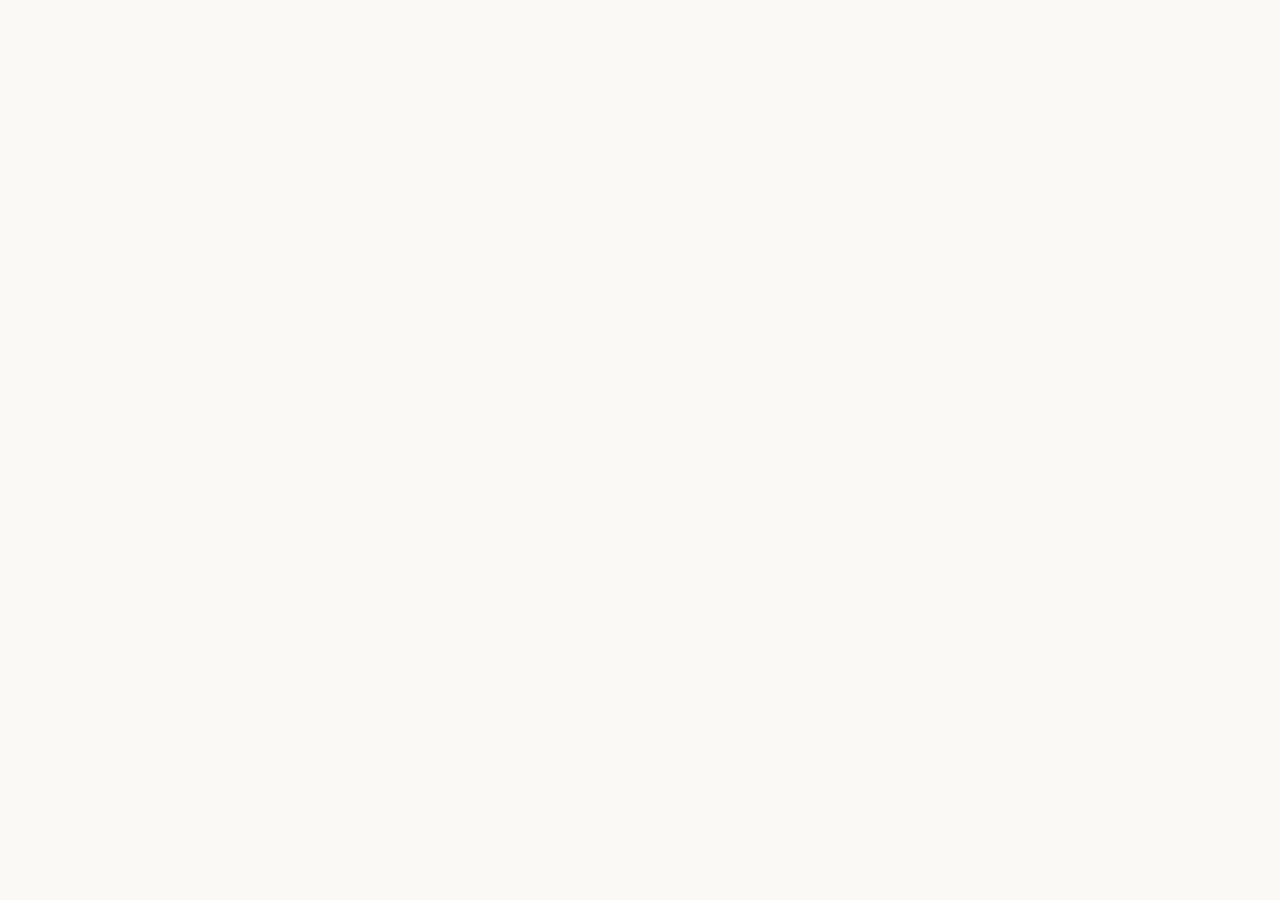
==== commit a0928c18: "Add files via upload" ====
--- a/index.html
+++ b/index.html
@@ -3,18 +3,18 @@
   <head>
     <meta charset="UTF-8" />
     <meta name="viewport" content="width=device-width, initial-scale=1.0" />
-    <meta name="description" content="MPCS — Consultora especialista en Oficina Técnica, Control de Proyectos y Claim Management para contratistas mineros Tier-1 en Chile. Blindamos tu margen operacional con conocimiento técnico y capacidades digitales." />
-    <meta name="keywords" content="oficina técnica, control de proyectos, planificación P6, claim management, minería, contratos, Chile, MPCS, gestión documental, SaaS minería" />
+    <meta name="description" content="MPCS — Margin Recovery as a Service. La primera plataforma tech-enabled de Claim Management y Control de Proyectos para contratistas mineros en Chile. Recuperamos tu margen operacional con datos." />
+    <meta name="keywords" content="claim management, minería, contratos, oficina técnica, planificación P6, control de proyectos, Chile, MPCS, margin recovery, SaaS minería" />
     <meta name="author" content="MPCS Engineering & Control Solutions" />
-    <meta property="og:title" content="MPCS | Oficina Técnica & Control de Proyectos" />
-    <meta property="og:description" content="La primera plataforma que combina app de campo + BI ejecutivo + consultoría técnica para blindar el margen operacional de contratistas mineros." />
+    <meta property="og:title" content="MPCS | Margin Recovery as a Service" />
+    <meta property="og:description" content="La primera plataforma que combina app de campo + BI ejecutivo + consultoría forense para recuperar el margen operacional de contratistas mineros." />
     <meta property="og:type" content="website" />
-    <title>MPCS | Oficina Técnica & Control de Proyectos — Claim Management</title>
+    <title>MPCS | Margin Recovery as a Service — Claim Management Tech-Enabled</title>
     <link rel="preconnect" href="https://fonts.googleapis.com">
     <link rel="preconnect" href="https://fonts.gstatic.com" crossorigin>
     <link href="https://fonts.googleapis.com/css2?family=Inter:wght@300;400;500;600;700;800;900&family=JetBrains+Mono:wght@400;500;600&display=swap" rel="stylesheet">
-    <script type="module" crossorigin src="/assets/index-BzCegVDy.js"></script>
-    <link rel="stylesheet" crossorigin href="/assets/index-CCCATLmO.css">
+    <script type="module" crossorigin src="./assets/index-C569SJmP.js"></script>
+    <link rel="stylesheet" crossorigin href="./assets/index-CCCATLmO.css">
   </head>
   <body>
     <div id="root"></div>
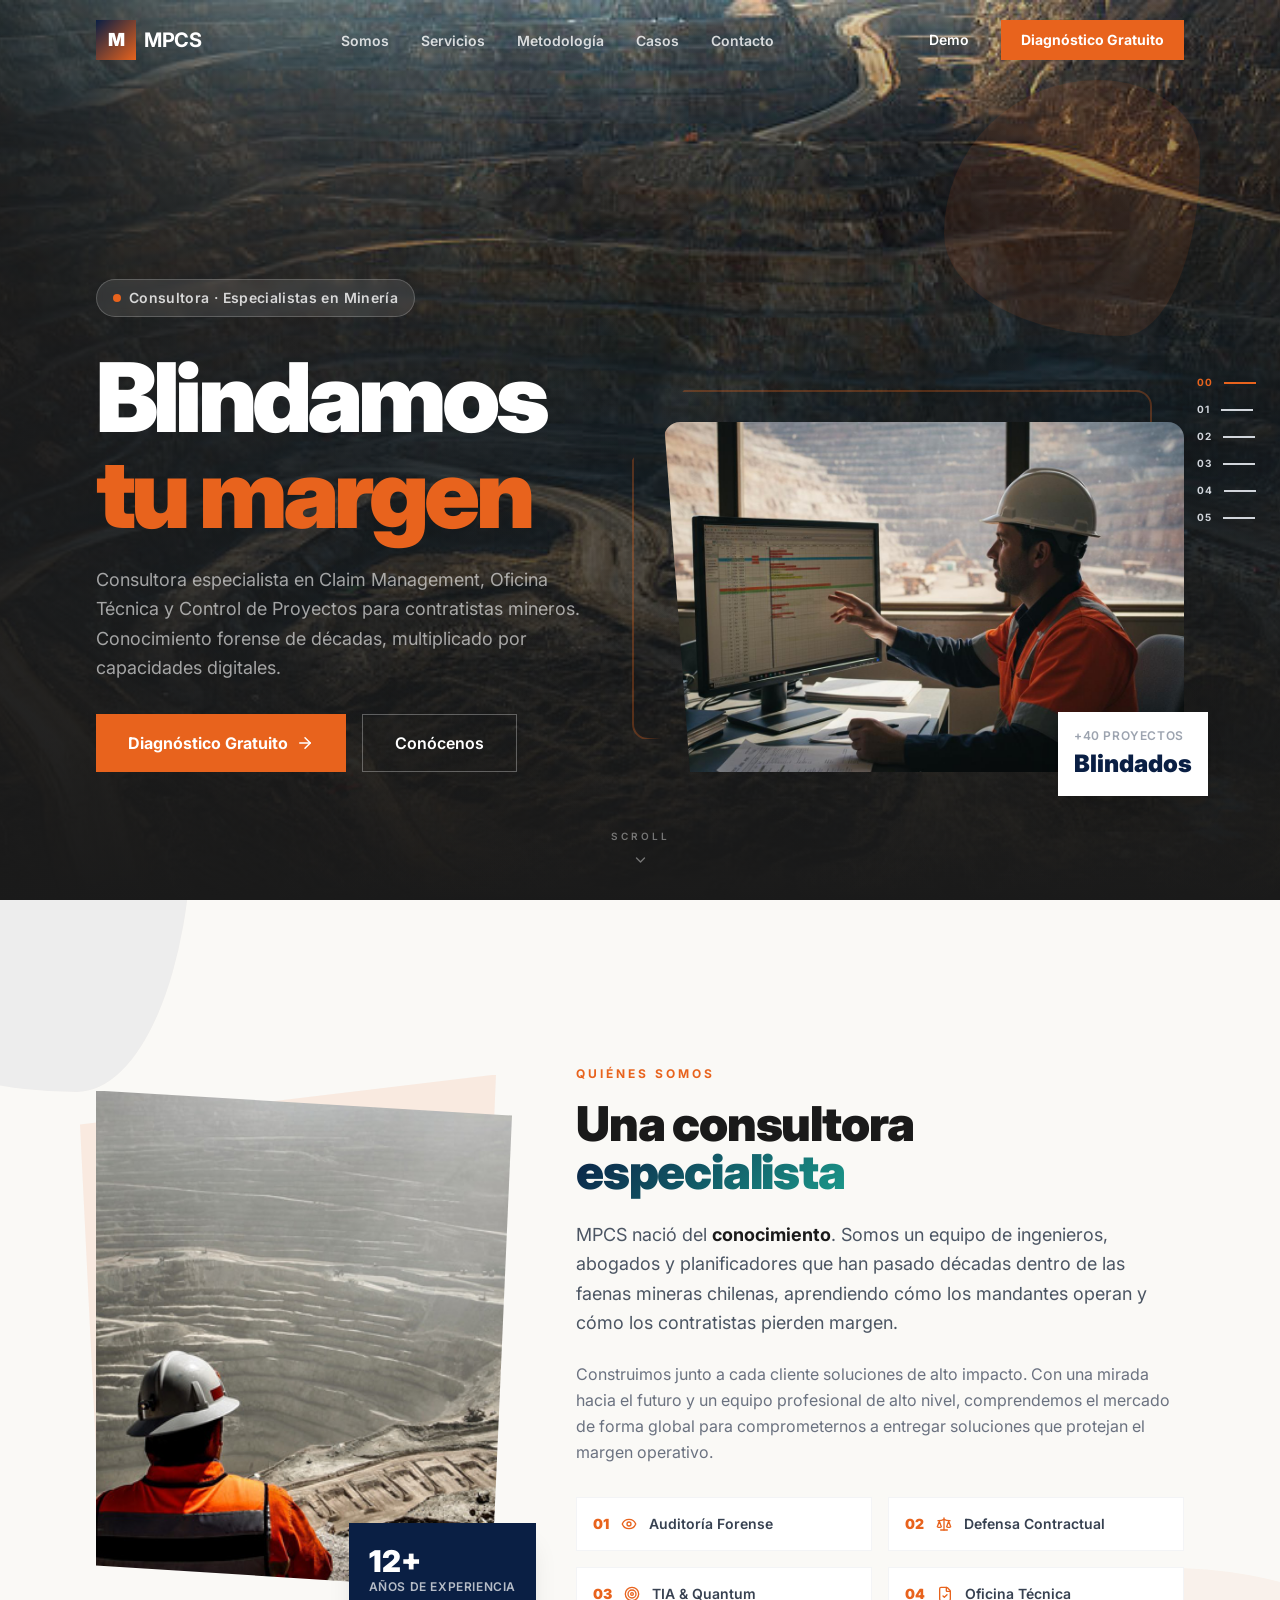
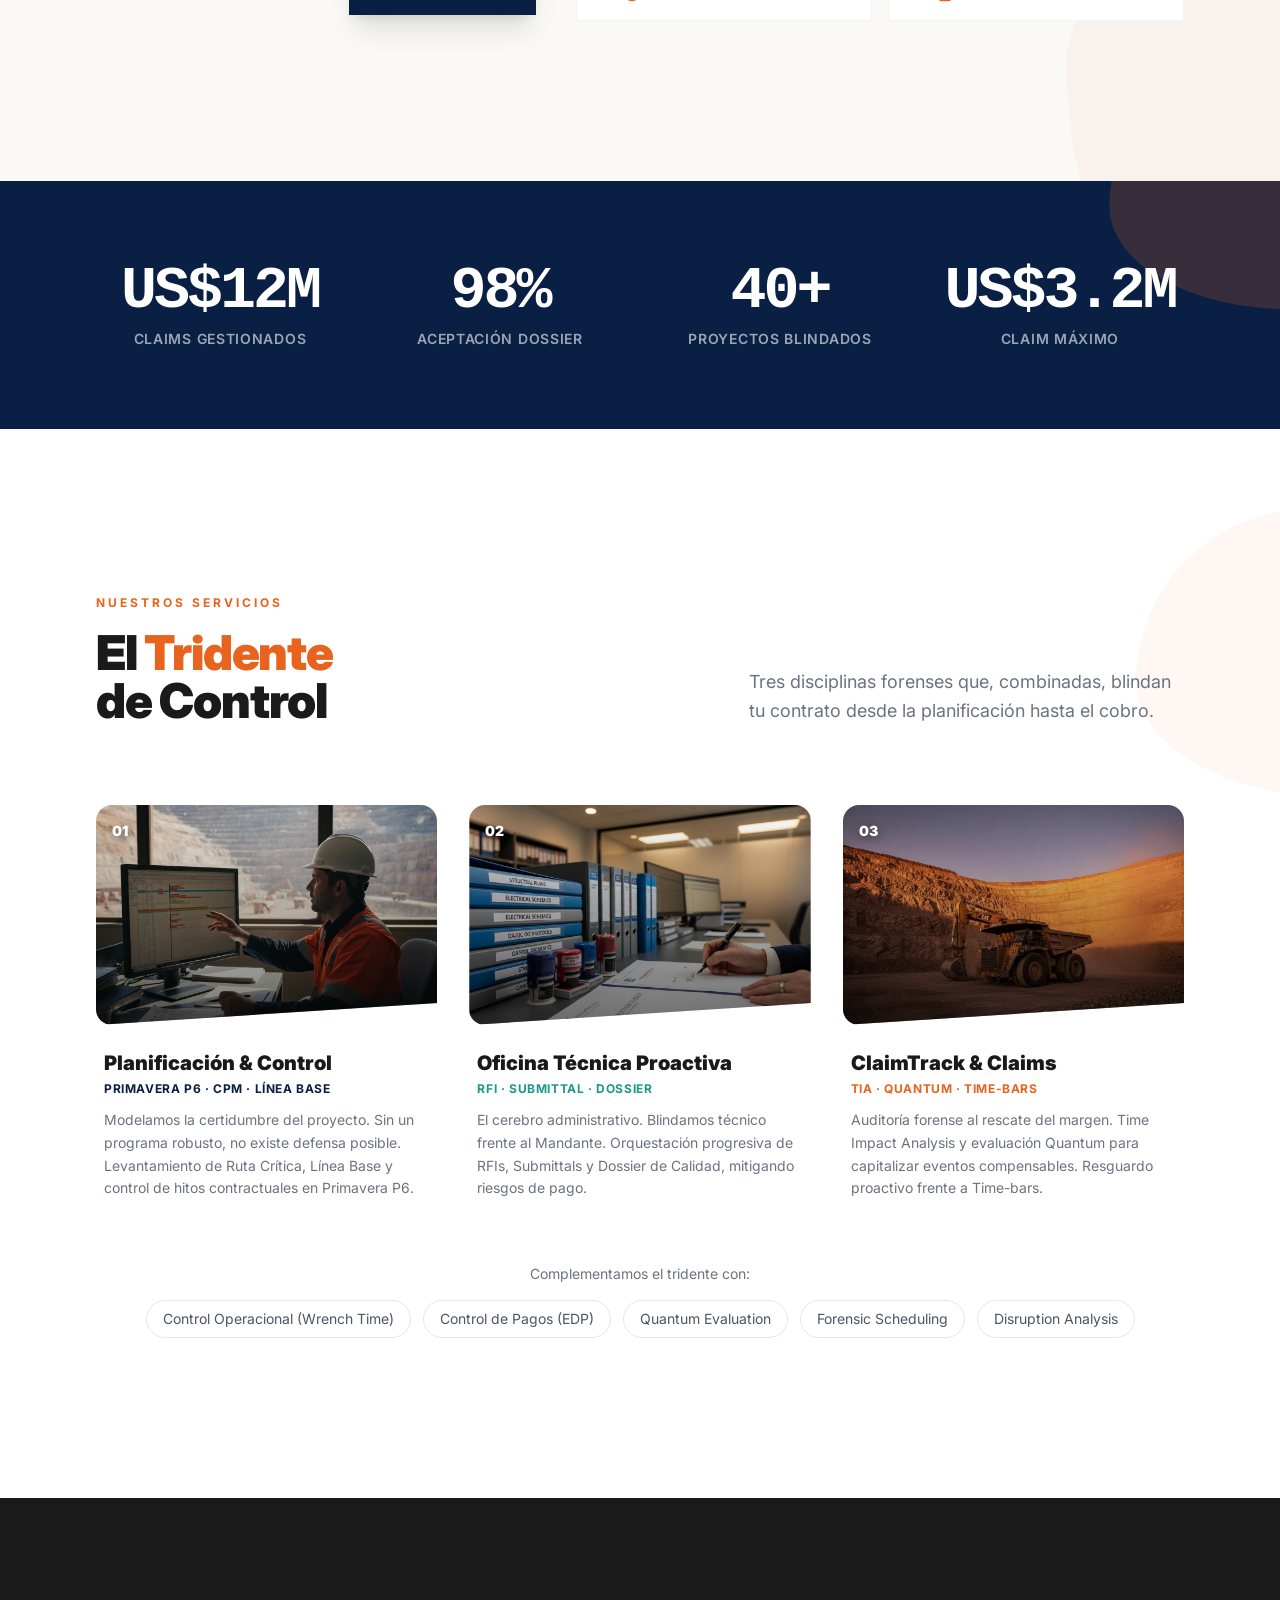
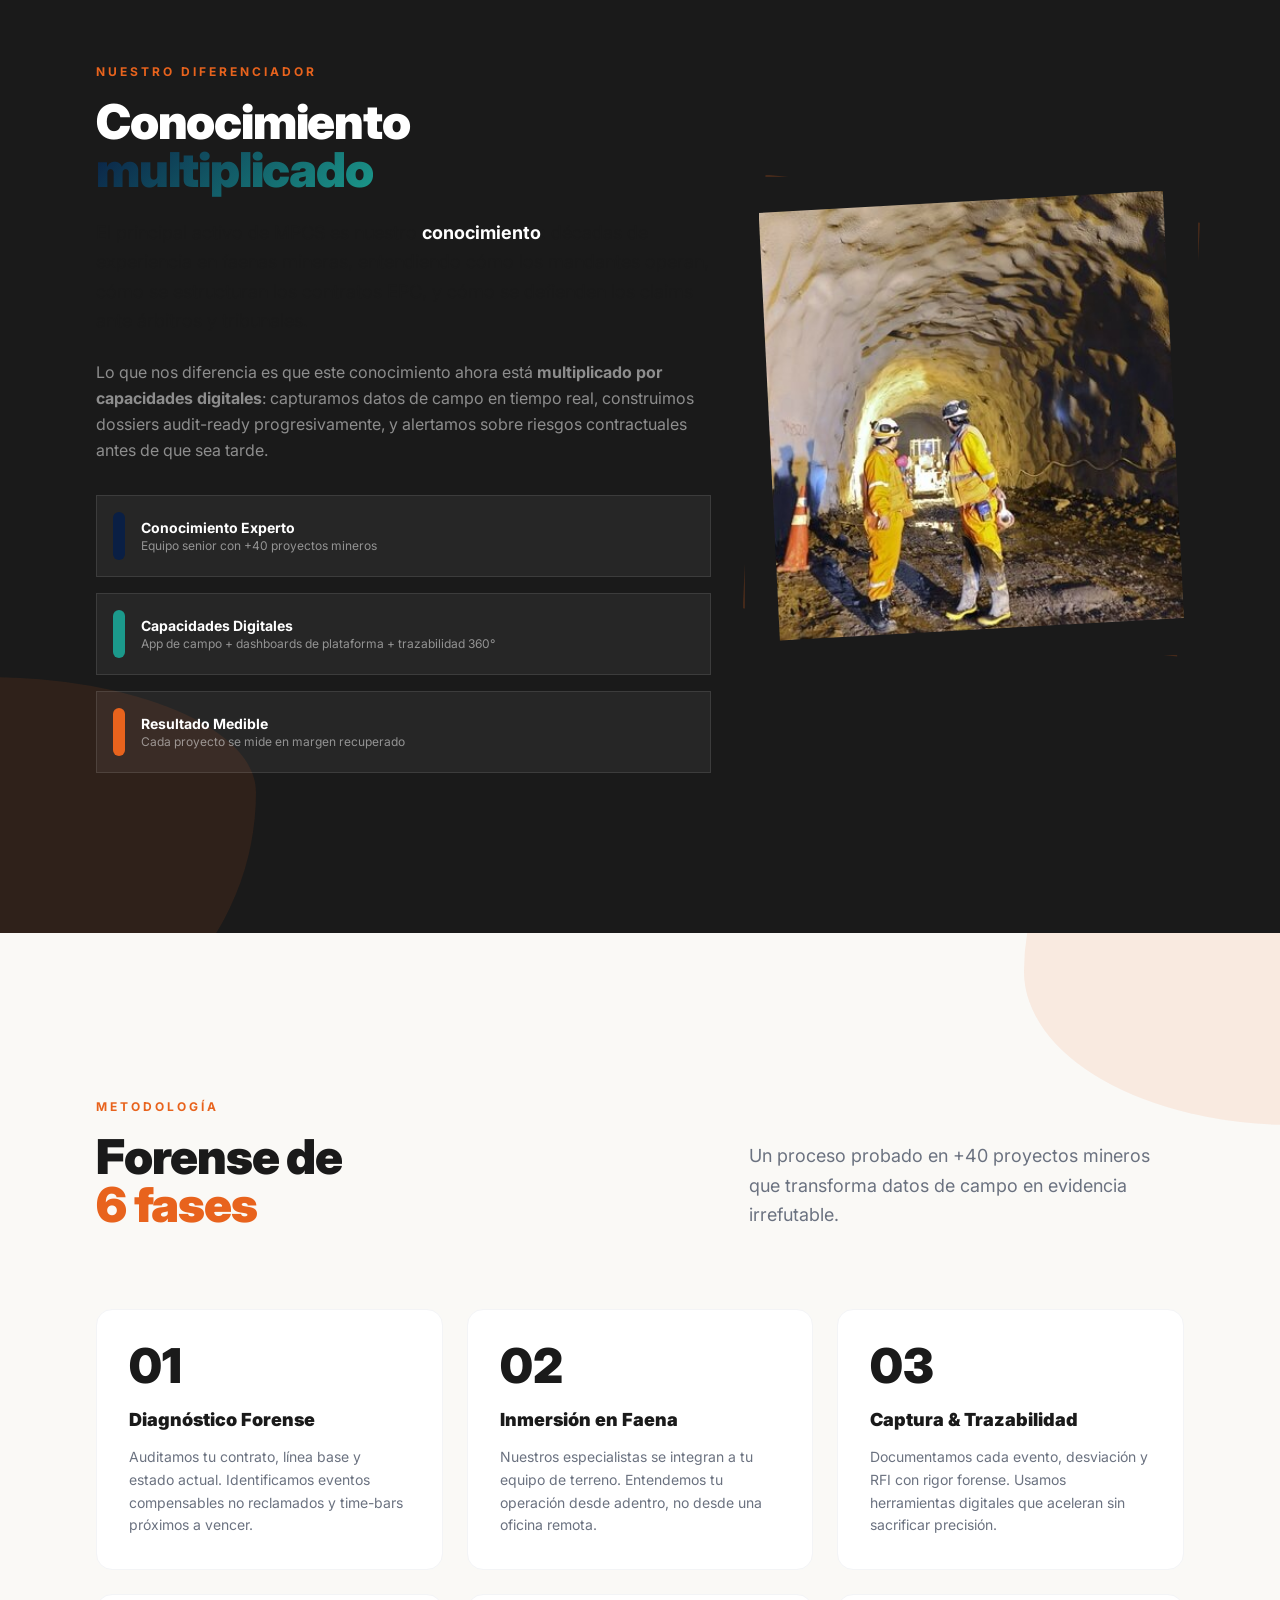
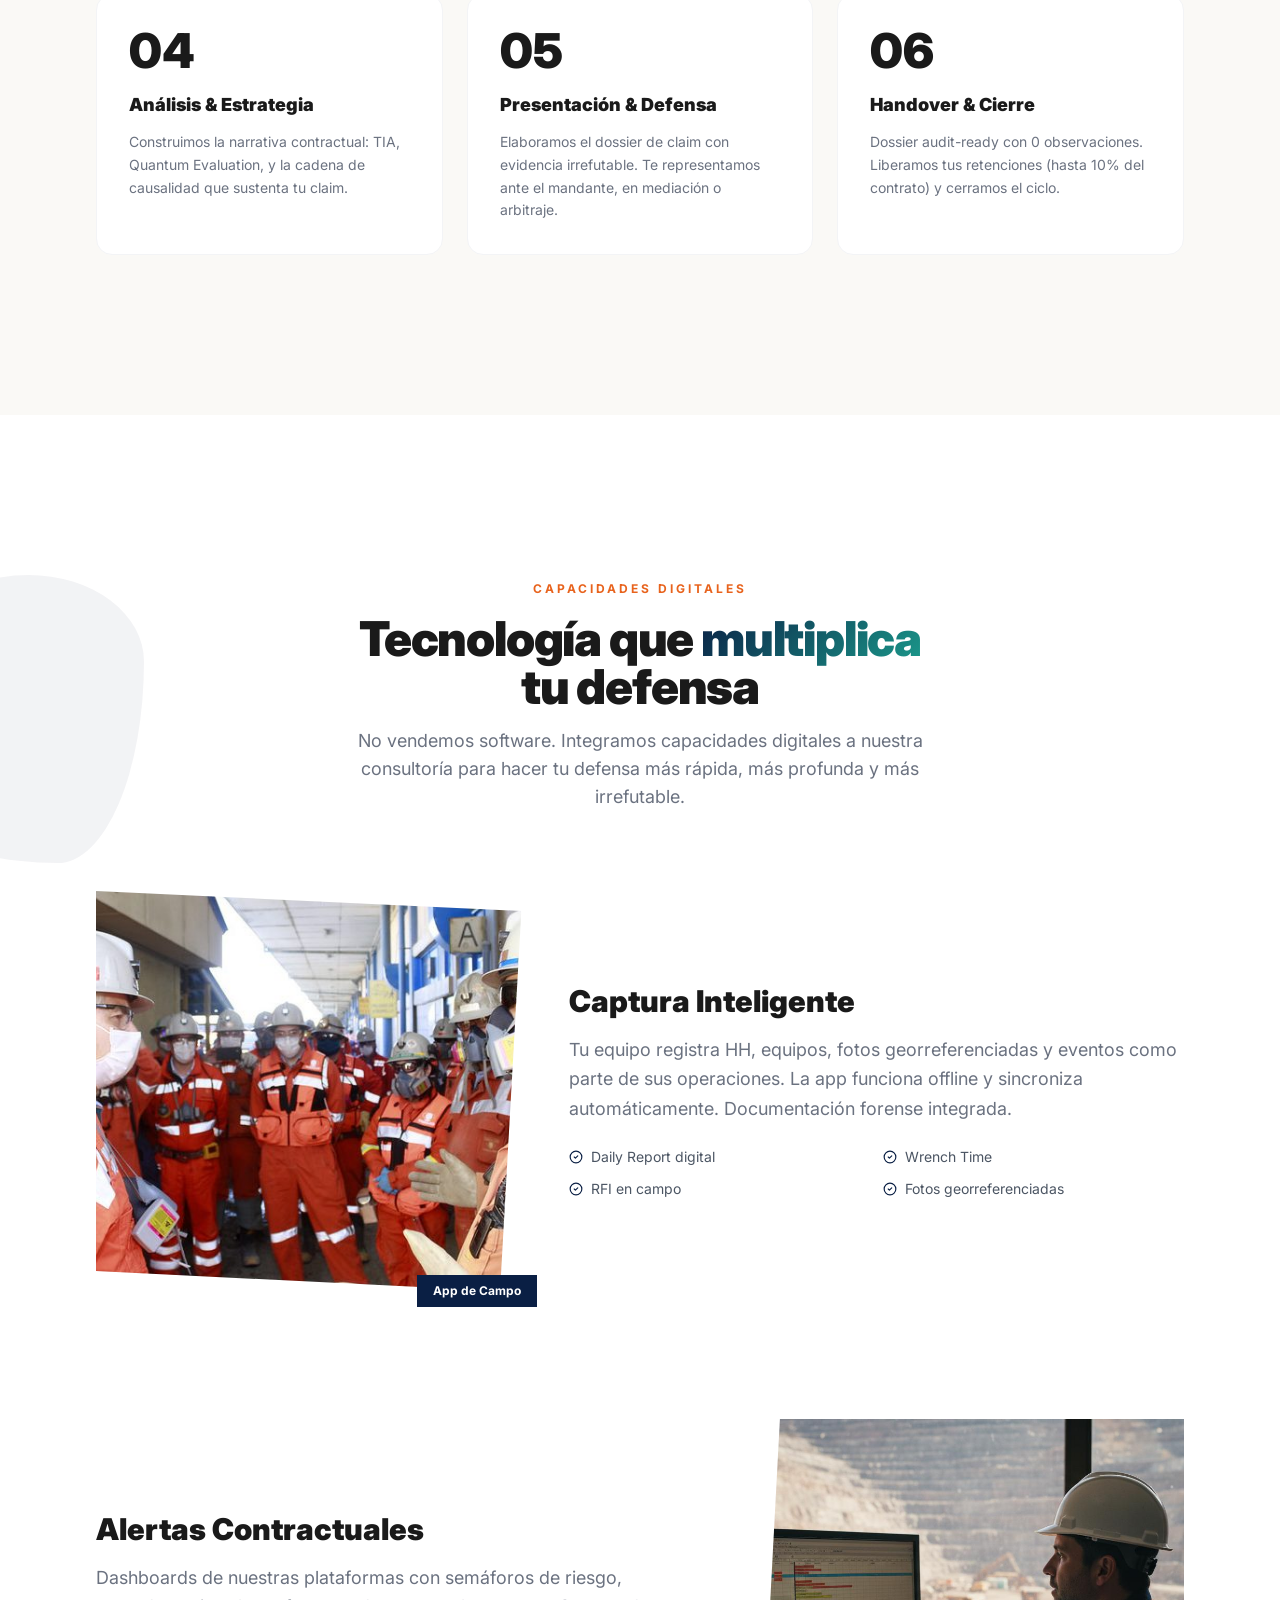
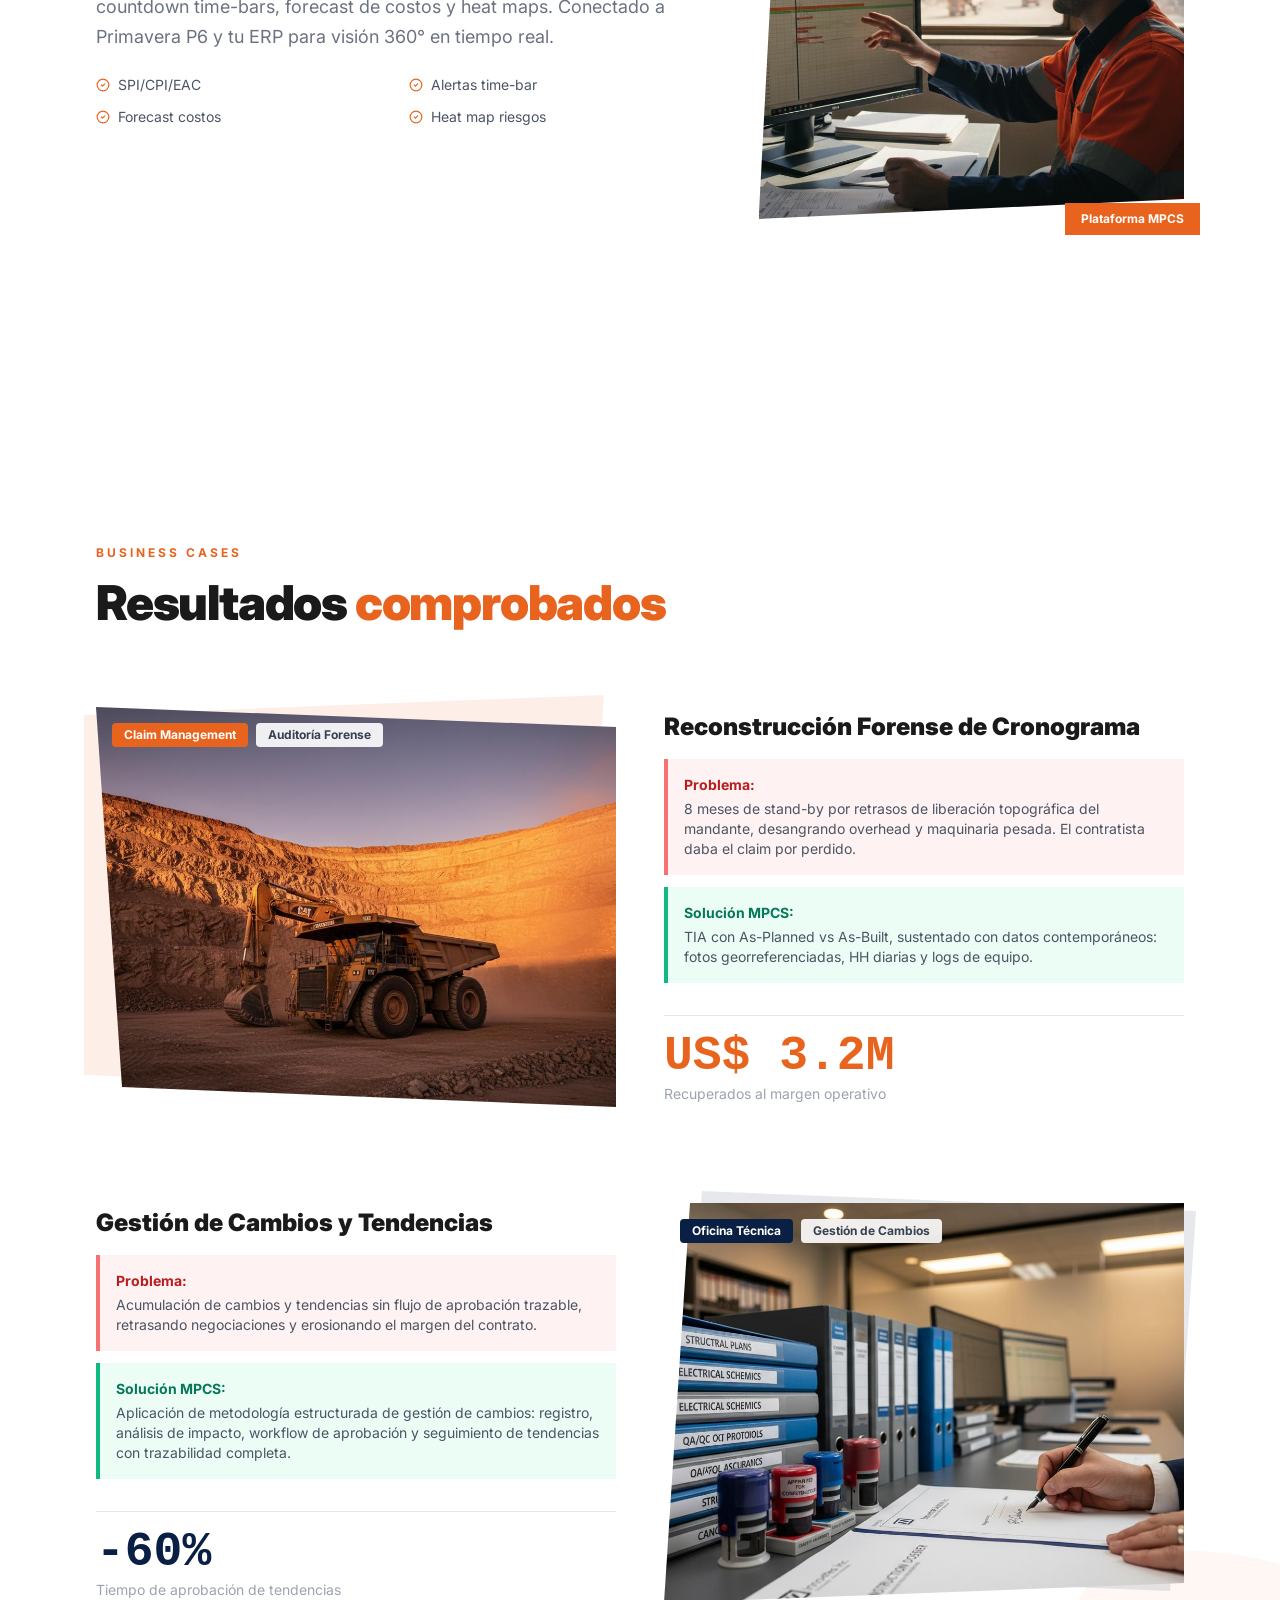
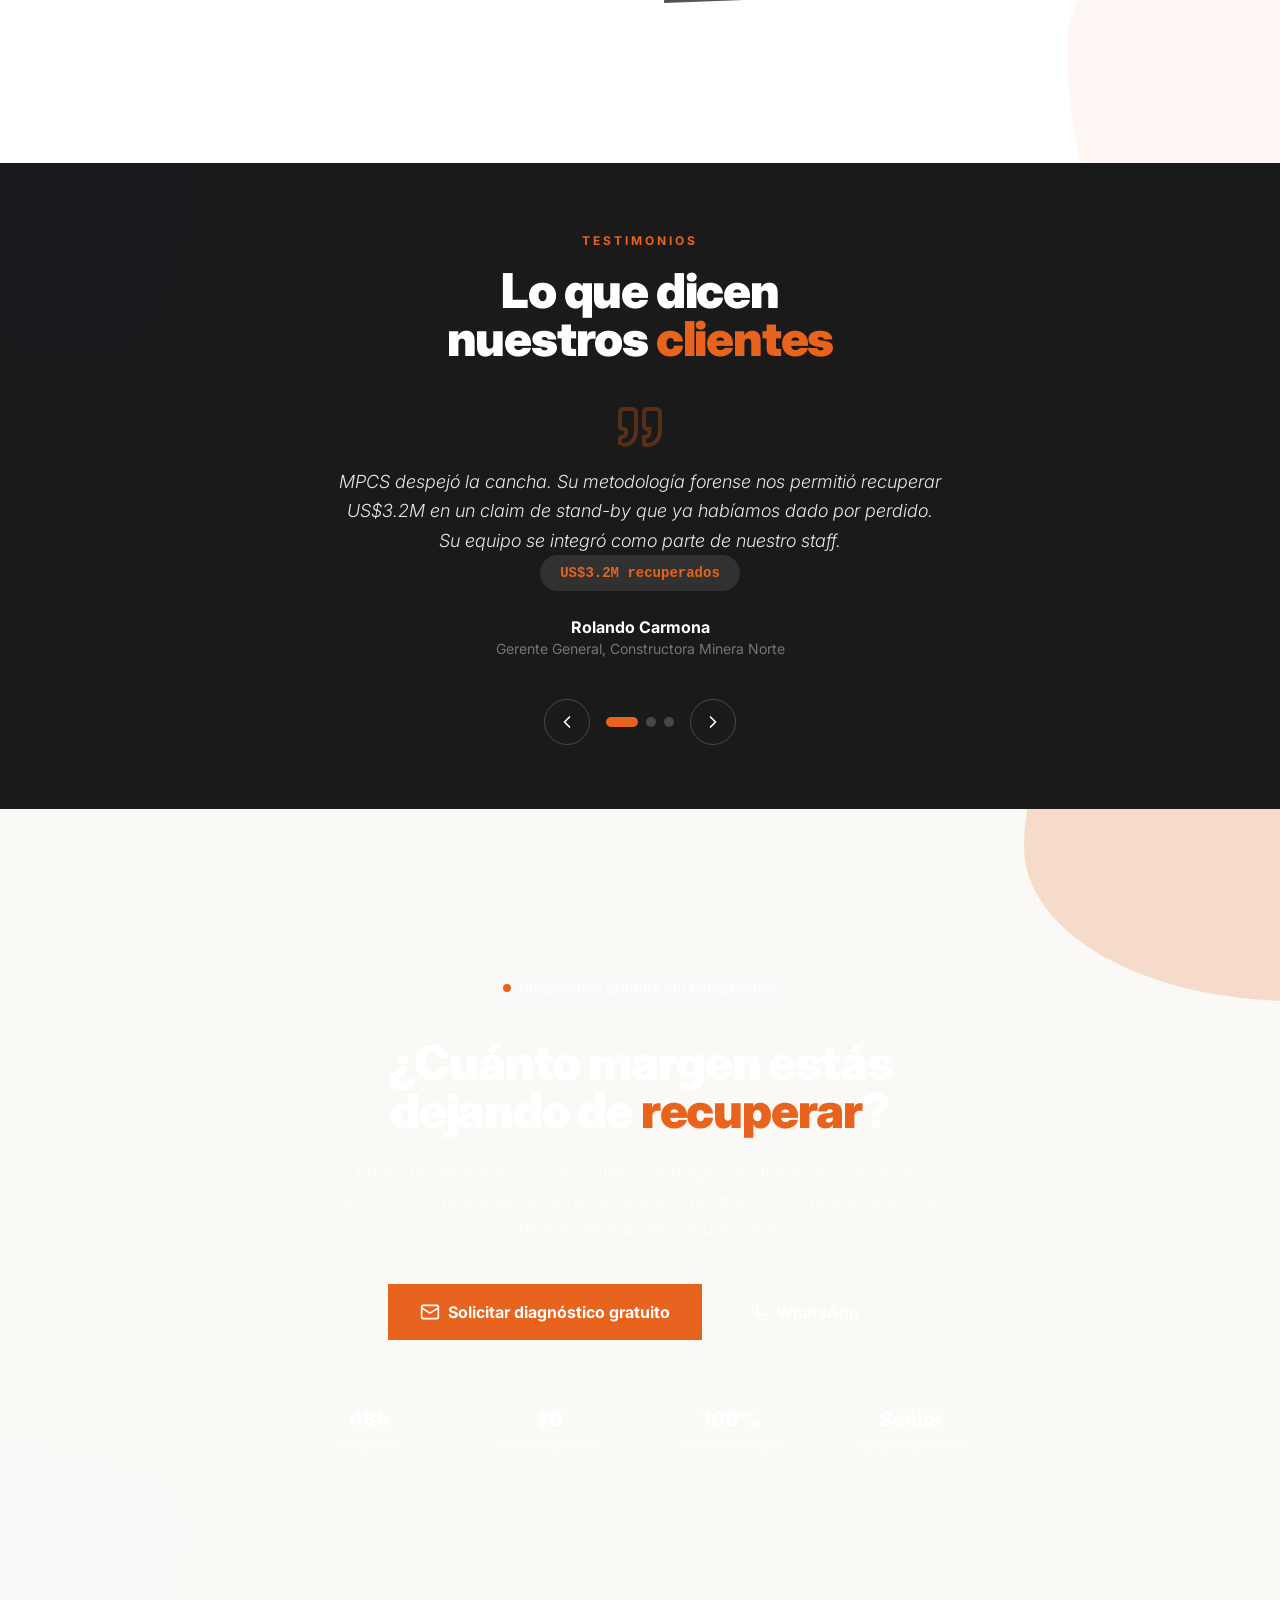
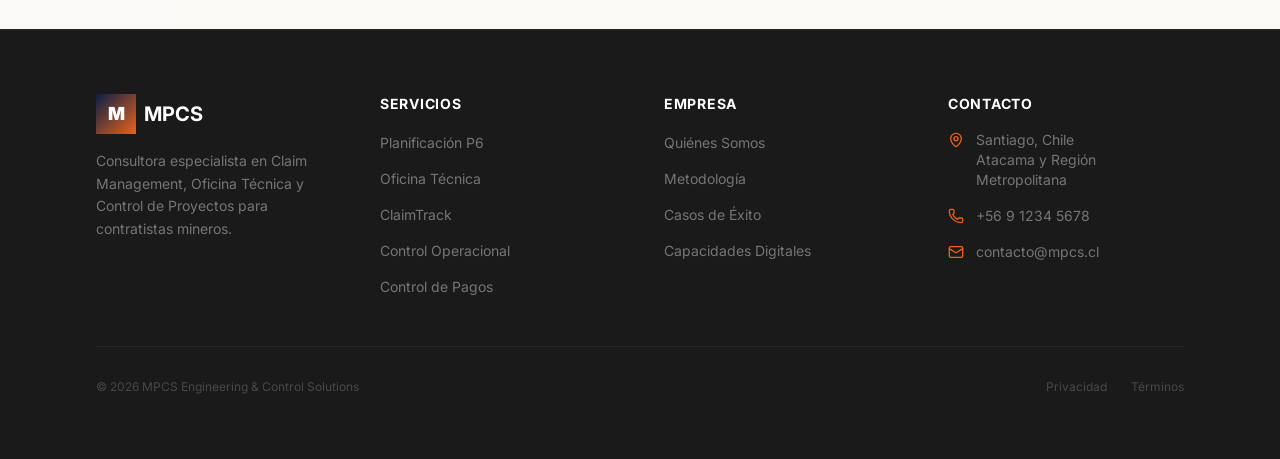
==== commit 075ffe04: "Add files via upload" ====
--- a/index.html
+++ b/index.html
@@ -7,7 +7,7 @@
     <meta name="keywords" content="claim management, minería, contratos, oficina técnica, planificación P6, control de proyectos, Chile, MPCS, margin recovery, SaaS minería" />
     <meta name="author" content="MPCS Engineering & Control Solutions" />
     <meta property="og:title" content="MPCS | Margin Recovery as a Service" />
-    <meta property="og:description" content="La primera plataforma que combina app de campo + BI ejecutivo + consultoría forense para recuperar el margen operacional de contratistas mineros." />
+    <meta property="og:description" content="La primera plataforma que combina app de campo + dashboards de plataforma + consultoría forense para recuperar el margen operacional de contratistas mineros." />
     <meta property="og:type" content="website" />
     <title>MPCS | Margin Recovery as a Service — Claim Management Tech-Enabled</title>
     <link rel="preconnect" href="https://fonts.googleapis.com">
